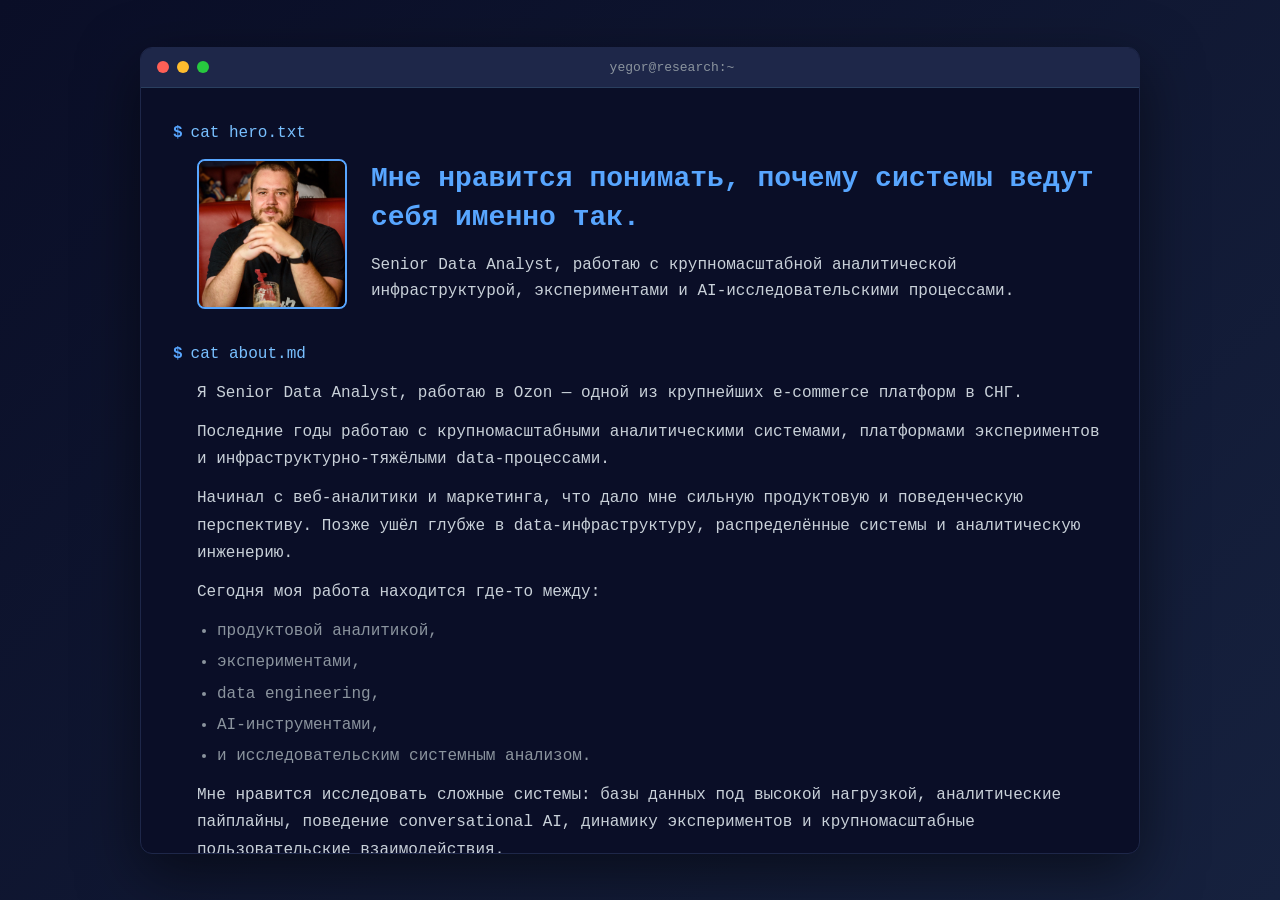
==== index.html @ 5e1e80b9 "Initial commit: portfolio website - Terminal-style design - Russian language - Profile photo - All s" ====
<!DOCTYPE html>
<html lang="ru">
<head>
    <meta charset="UTF-8">
    <meta name="viewport" content="width=device-width, initial-scale=1.0">
    <title>Егор Лукьянов | Senior Data Analyst</title>
    <link rel="stylesheet" href="style.css">
</head>
<body>
    <div class="terminal">
        <div class="terminal-header">
            <div class="buttons">
                <span class="button close"></span>
                <span class="button minimize"></span>
                <span class="button maximize"></span>
            </div>
            <div class="title">yegor@research:~</div>
        </div>
        <div class="terminal-body">
            <!-- HERO SECTION -->
            <div class="prompt-line">
                <span class="prompt">$</span>
                <span class="command">cat hero.txt</span>
            </div>
            <div class="output hero-section">
                <div class="hero-content">
                    <img src="photo-000.jpg" alt="Егор Лукьянов" class="profile-photo">
                    <div class="hero-text">
                        <h1>Мне нравится понимать, почему системы ведут себя именно так.</h1>
                        <p class="subtitle">Senior Data Analyst, работаю с крупномасштабной аналитической инфраструктурой, экспериментами и AI-исследовательскими процессами.</p>
                    </div>
                </div>
            </div>

            <!-- ABOUT ME -->
            <div class="prompt-line">
                <span class="prompt">$</span>
                <span class="command">cat about.md</span>
            </div>
            <div class="output about-section">
                <p>Я Senior Data Analyst, работаю в Ozon — одной из крупнейших e-commerce платформ в СНГ.</p>
                <p>Последние годы работаю с крупномасштабными аналитическими системами, платформами экспериментов и инфраструктурно-тяжёлыми data-процессами.</p>
                <p>Начинал с веб-аналитики и маркетинга, что дало мне сильную продуктовую и поведенческую перспективу. Позже ушёл глубже в data-инфраструктуру, распределённые системы и аналитическую инженерию.</p>
                <p>Сегодня моя работа находится где-то между:</p>
                <ul>
                    <li>продуктовой аналитикой,</li>
                    <li>экспериментами,</li>
                    <li>data engineering,</li>
                    <li>AI-инструментами,</li>
                    <li>и исследовательским системным анализом.</li>
                </ul>
                <p>Мне нравится исследовать сложные системы: базы данных под высокой нагрузкой, аналитические пайплайны, поведение conversational AI, динамику экспериментов и крупномасштабные пользовательские взаимодействия.</p>
                <p>Больше всего меня интересует не просто построение метрик или пайплайнов, а понимание <em>почему</em> системы ведут себя именно так.</p>
            </div>

            <!-- WHAT I WORK WITH -->
            <div class="prompt-line">
                <span class="prompt">$</span>
                <span class="command">ls -la tech_stack/</span>
            </div>
            <div class="output tech-section">
                <div class="tech-category">
                    <h3>Инфраструктура и Data-платформы</h3>
                    <div class="tech-tags">
                        <span class="tag">Vertica</span>
                        <span class="tag">ClickHouse</span>
                        <span class="tag">HDFS</span>
                        <span class="tag">Distributed analytical systems</span>
                        <span class="tag">High-load data environments</span>
                        <span class="tag">ETL / ELT pipelines</span>
                    </div>
                </div>

                <div class="tech-category">
                    <h3>Аналитика и эксперименты</h3>
                    <div class="tech-tags">
                        <span class="tag">Product analytics</span>
                        <span class="tag">A/B testing</span>
                        <span class="tag">Statistical analysis</span>
                        <span class="tag">OLS / Logit / Cox / Kaplan-Meier</span>
                        <span class="tag">Behavioral analysis</span>
                        <span class="tag">Metric design</span>
                    </div>
                </div>

                <div class="tech-category">
                    <h3>Инженерия и автоматизация</h3>
                    <div class="tech-tags">
                        <span class="tag">Python</span>
                        <span class="tag">SQL</span>
                        <span class="tag">Async pipelines</span>
                        <span class="tag">Workflow automation</span>
                        <span class="tag">Data processing</span>
                        <span class="tag">Performance optimization</span>
                    </div>
                </div>

                <div class="tech-category">
                    <h3>AI и исследовательские инструменты</h3>
                    <div class="tech-tags">
                        <span class="tag">LLM workflows</span>
                        <span class="tag">Conversational analysis</span>
                        <span class="tag">Prompt engineering</span>
                        <span class="tag">Response normalization</span>
                        <span class="tag">AI-assisted research pipelines</span>
                    </div>
                </div>
            </div>

            <!-- FEATURED PROJECTS -->
            <div class="prompt-line">
                <span class="prompt">$</span>
                <span class="command">cat projects/*.md</span>
            </div>
            <div class="output projects-section">
                <div class="project-item">
                    <h3>Пайплайн оценки Conversational AI</h3>
                    <p class="project-context"><strong>Контекст:</strong> Разработал крупномасштабный аналитический пайплайн для оценки ответов conversational AI.</p>
                    <p><strong>Над чем работал:</strong></p>
                    <ul>
                        <li>нормализация ответов</li>
                        <li>семантическая категоризация</li>
                        <li>асинхронная обработка</li>
                        <li>промежуточные чекпоинты</li>
                        <li>аналитическая разметка</li>
                        <li>обработка больших CSV</li>
                    </ul>
                    <p><strong>Фокус:</strong> Построение надёжных процессов для анализа неструктурированных AI-взаимодействий.</p>
                </div>

                <div class="project-item">
                    <h3>Исследование высоконагруженных аналитических систем</h3>
                    <p class="project-context"><strong>Контекст:</strong> Работал с крупномасштабной аналитической инфраструктурой внутри маркетплейса.</p>
                    <p><strong>Области фокуса:</strong></p>
                    <ul>
                        <li>стратегии партиционирования</li>
                        <li>производительность распределённых запросов</li>
                        <li>исследование memory pressure</li>
                        <li>анализ поведения кластера</li>
                        <li>оптимизация тяжёлых аналитических нагрузок</li>
                    </ul>
                    <p><strong>Технологии:</strong> Vertica, ClickHouse, HDFS, SQL, Python</p>
                </div>

                <div class="project-item">
                    <h3>Эксперименты и поведенческая аналитика</h3>
                    <p class="project-context"><strong>Фокус:</strong> Проектирование и интерпретация экспериментов в крупномасштабных продуктовых средах.</p>
                    <p><strong>Методы:</strong></p>
                    <ul>
                        <li>A/B тестирование</li>
                        <li>survival analysis</li>
                        <li>Cox модели</li>
                        <li>логистическая регрессия</li>
                        <li>поведенческая сегментация</li>
                    </ul>
                    <p><strong>Цель:</strong> Понимание поведения пользователей за пределами поверхностных метрик.</p>
                </div>
            </div>

            <!-- PHILOSOPHY -->
            <div class="prompt-line">
                <span class="prompt">$</span>
                <span class="command">cat philosophy.txt</span>
            </div>
            <div class="output philosophy-section">
                <p>Меня интересуют системы, которые сложно полностью предсказать:</p>
                <ul>
                    <li>распределённые базы данных,</li>
                    <li>аналитическая инфраструктура,</li>
                    <li>AI-системы,</li>
                    <li>поведение пользователей,</li>
                    <li>платформы экспериментов.</li>
                </ul>
                <p>Мне нравится создавать инструменты и процессы, которые помогают снизить неопределённость и объяснить поведение системы надёжным способом.</p>
                <p>Мой подход сильно инженерно-ориентирован: надёжность, наблюдаемость, воспроизводимость и глубокое понимание систем перед их оптимизацией.</p>
            </div>

            <!-- BLOG/NOTES -->
            <div class="prompt-line">
                <span class="prompt">$</span>
                <span class="command">ls -t blog/</span>
            </div>
            <div class="output blog-section">
                <p class="blog-intro">О чём со мной можно поговорить:</p>
                <ul class="blog-list">
                    <li>Чему меня научили 3 миллиарда партиций в аналитических системах</li>
                    <li>Почему оценка conversational AI сложнее, чем кажется</li>
                    <li>Отладка memory pressure в распределённой аналитике</li>
                    <li>Когда A/B тесты врут</li>
                    <li>Построение надёжных асинхронных исследовательских пайплайнов</li>
                    <li>Наблюдения из работы с высоконагруженной аналитической инфраструктурой</li>
                </ul>
            </div>

            <!-- CONTACT -->
            <div class="prompt-line">
                <span class="prompt">$</span>
                <span class="command">cat contact.json</span>
            </div>
            <div class="output contact-section">
                <a href="mailto:yegor2010yy@yahoo.com" class="contact-link">
                    <span class="icon">✉</span> yegor2010yy@yahoo.com
                </a>
                <a href="https://t.me/luckyenough" class="contact-link" target="_blank">
                    <span class="icon">✈</span> t.me/luckyenough
                </a>
                <a href="https://github.com/Luckyenough64" class="contact-link" target="_blank">
                    <span class="icon">⌘</span> github.com/Luckyenough64
                </a>
                <a href="https://www.linkedin.com/in/luckyenough/" class="contact-link" target="_blank">
                    <span class="icon">⚡</span> linkedin.com/in/luckyenough
                </a>
            </div>

            <div class="prompt-line cursor">
                <span class="prompt">$</span>
                <span class="cursor-blink">_</span>
            </div>
        </div>
    </div>
</body>
</html>
---- style.css ----
* {
    margin: 0;
    padding: 0;
    box-sizing: border-box;
}

body {
    font-family: 'Courier New', Courier, monospace;
    background: linear-gradient(135deg, #0a0e27 0%, #16213e 100%);
    min-height: 100vh;
    display: flex;
    justify-content: center;
    align-items: center;
    padding: 40px 20px;
    color: #e0e0e0;
}

.terminal {
    width: 100%;
    max-width: 1000px;
    background: #0a0e27;
    border-radius: 12px;
    box-shadow: 0 20px 60px rgba(0, 0, 0, 0.5);
    overflow: hidden;
    border: 1px solid #1e2749;
}

.terminal-header {
    background: #1e2749;
    padding: 12px 16px;
    display: flex;
    align-items: center;
    gap: 12px;
    border-bottom: 1px solid #2a3f5f;
}

.buttons {
    display: flex;
    gap: 8px;
}

.button {
    width: 12px;
    height: 12px;
    border-radius: 50%;
}

.button.close {
    background: #ff5f56;
}

.button.minimize {
    background: #ffbd2e;
}

.button.maximize {
    background: #27c93f;
}

.title {
    color: #8b949e;
    font-size: 13px;
    flex: 1;
    text-align: center;
}

.terminal-body {
    padding: 32px;
    line-height: 1.7;
    max-height: 85vh;
    overflow-y: auto;
}

.terminal-body::-webkit-scrollbar {
    width: 8px;
}

.terminal-body::-webkit-scrollbar-track {
    background: #0a0e27;
}

.terminal-body::-webkit-scrollbar-thumb {
    background: #2a3f5f;
    border-radius: 4px;
}

.terminal-body::-webkit-scrollbar-thumb:hover {
    background: #58a6ff;
}

.prompt-line {
    display: flex;
    gap: 8px;
    margin-top: 32px;
    margin-bottom: 12px;
}

.prompt-line:first-child {
    margin-top: 0;
}

.prompt {
    color: #58a6ff;
    font-weight: bold;
}

.command {
    color: #79c0ff;
}

.output {
    margin-left: 24px;
    margin-bottom: 20px;
}

.hidden {
    display: none !important;
}

/* HERO SECTION */
.hero-content {
    display: flex;
    gap: 24px;
    align-items: flex-start;
}

.profile-photo {
    width: 150px;
    height: 150px;
    border-radius: 8px;
    border: 2px solid #58a6ff;
    object-fit: cover;
    flex-shrink: 0;
}

.hero-text {
    flex: 1;
}

.hero-section h1 {
    color: #58a6ff;
    font-size: 28px;
    margin-bottom: 16px;
    font-weight: bold;
    line-height: 1.4;
}

.hero-section .subtitle {
    color: #c9d1d9;
    font-size: 16px;
    line-height: 1.6;
}

/* ABOUT SECTION */
.about-section p {
    color: #c9d1d9;
    margin-bottom: 12px;
}

.about-section ul {
    margin-left: 20px;
    margin-top: 8px;
    margin-bottom: 12px;
}

.about-section li {
    color: #8b949e;
    margin-bottom: 4px;
}

.about-section em {
    color: #58a6ff;
    font-style: italic;
}

/* TECH SECTION */
.tech-section {
    display: flex;
    flex-direction: column;
    gap: 24px;
}

.tech-category h3 {
    color: #58a6ff;
    font-size: 16px;
    margin-bottom: 12px;
    font-weight: bold;
}

.tech-tags {
    display: flex;
    flex-wrap: wrap;
    gap: 8px;
}

.tag {
    background: #161b22;
    color: #8b949e;
    padding: 6px 12px;
    border-radius: 4px;
    border: 1px solid #30363d;
    font-size: 13px;
    transition: all 0.3s ease;
}

.tag:hover {
    border-color: #58a6ff;
    color: #58a6ff;
    transform: translateY(-2px);
}

/* PROJECTS SECTION */
.projects-section {
    display: flex;
    flex-direction: column;
    gap: 24px;
}

.project-item {
    background: #161b22;
    padding: 20px;
    border-radius: 8px;
    border-left: 3px solid #58a6ff;
}

.project-item h3 {
    color: #58a6ff;
    font-size: 18px;
    margin-bottom: 12px;
    font-weight: bold;
}

.project-content p {
    color: #c9d1d9;
    margin-bottom: 10px;
}

.project-content strong {
    color: #79c0ff;
}

.project-content ul {
    margin-left: 20px;
    margin-top: 8px;
    margin-bottom: 10px;
}

.project-content li {
    color: #8b949e;
    margin-bottom: 4px;
}

.project-context {
    font-style: italic;
}

/* PHILOSOPHY SECTION */
.philosophy-section p {
    color: #c9d1d9;
    margin-bottom: 12px;
}

.philosophy-section ul {
    margin-left: 20px;
    margin-top: 8px;
    margin-bottom: 12px;
}

.philosophy-section li {
    color: #8b949e;
    margin-bottom: 4px;
}

/* BLOG SECTION */
.blog-intro {
    color: #79c0ff;
    margin-bottom: 12px;
    font-weight: bold;
}

.blog-list {
    list-style: none;
    margin-left: 0;
}

.blog-list li {
    color: #8b949e;
    padding: 8px 0;
    border-bottom: 1px solid #30363d;
    transition: all 0.3s ease;
    cursor: pointer;
}

.blog-list li:hover {
    color: #58a6ff;
    padding-left: 8px;
}

.blog-list li:last-child {
    border-bottom: none;
}

.blog-list li::before {
    content: "→ ";
    color: #58a6ff;
    margin-right: 8px;
}

/* CONTACT SECTION */
.contact-section {
    display: flex;
    flex-direction: column;
    gap: 12px;
}

.contact-link {
    color: #58a6ff;
    text-decoration: none;
    display: flex;
    align-items: center;
    gap: 12px;
    padding: 10px;
    border-radius: 6px;
    transition: all 0.3s ease;
    border: 1px solid transparent;
}

.contact-link:hover {
    background: #161b22;
    border-color: #30363d;
    transform: translateX(4px);
}

.contact-link .icon {
    font-size: 18px;
    width: 24px;
    text-align: center;
}

/* CURSOR */
.cursor {
    margin-top: 32px;
}

.cursor-blink {
    color: #58a6ff;
    animation: blink 1s infinite;
}

@keyframes blink {
    0%, 50% {
        opacity: 1;
    }
    51%, 100% {
        opacity: 0;
    }
}

/* RESPONSIVE */
@media (max-width: 768px) {
    body {
        padding: 20px 10px;
    }

    .terminal-body {
        padding: 20px;
        max-height: 80vh;
    }

    .hero-content {
        flex-direction: column;
        align-items: center;
        text-align: center;
    }

    .profile-photo {
        width: 120px;
        height: 120px;
    }

    .hero-section h1 {
        font-size: 22px;
    }

    .hero-section .subtitle {
        font-size: 14px;
    }

    .output {
        margin-left: 16px;
    }

    .tech-tags {
        gap: 6px;
    }

    .tag {
        font-size: 12px;
        padding: 5px 10px;
    }

    .project-item {
        padding: 16px;
    }

    .project-item h3 {
        font-size: 16px;
    }
}

@media (max-width: 480px) {
    .terminal-body {
        padding: 16px;
    }

    .hero-section h1 {
        font-size: 18px;
    }

    .output {
        margin-left: 12px;
    }

    .prompt-line {
        margin-top: 24px;
    }
}
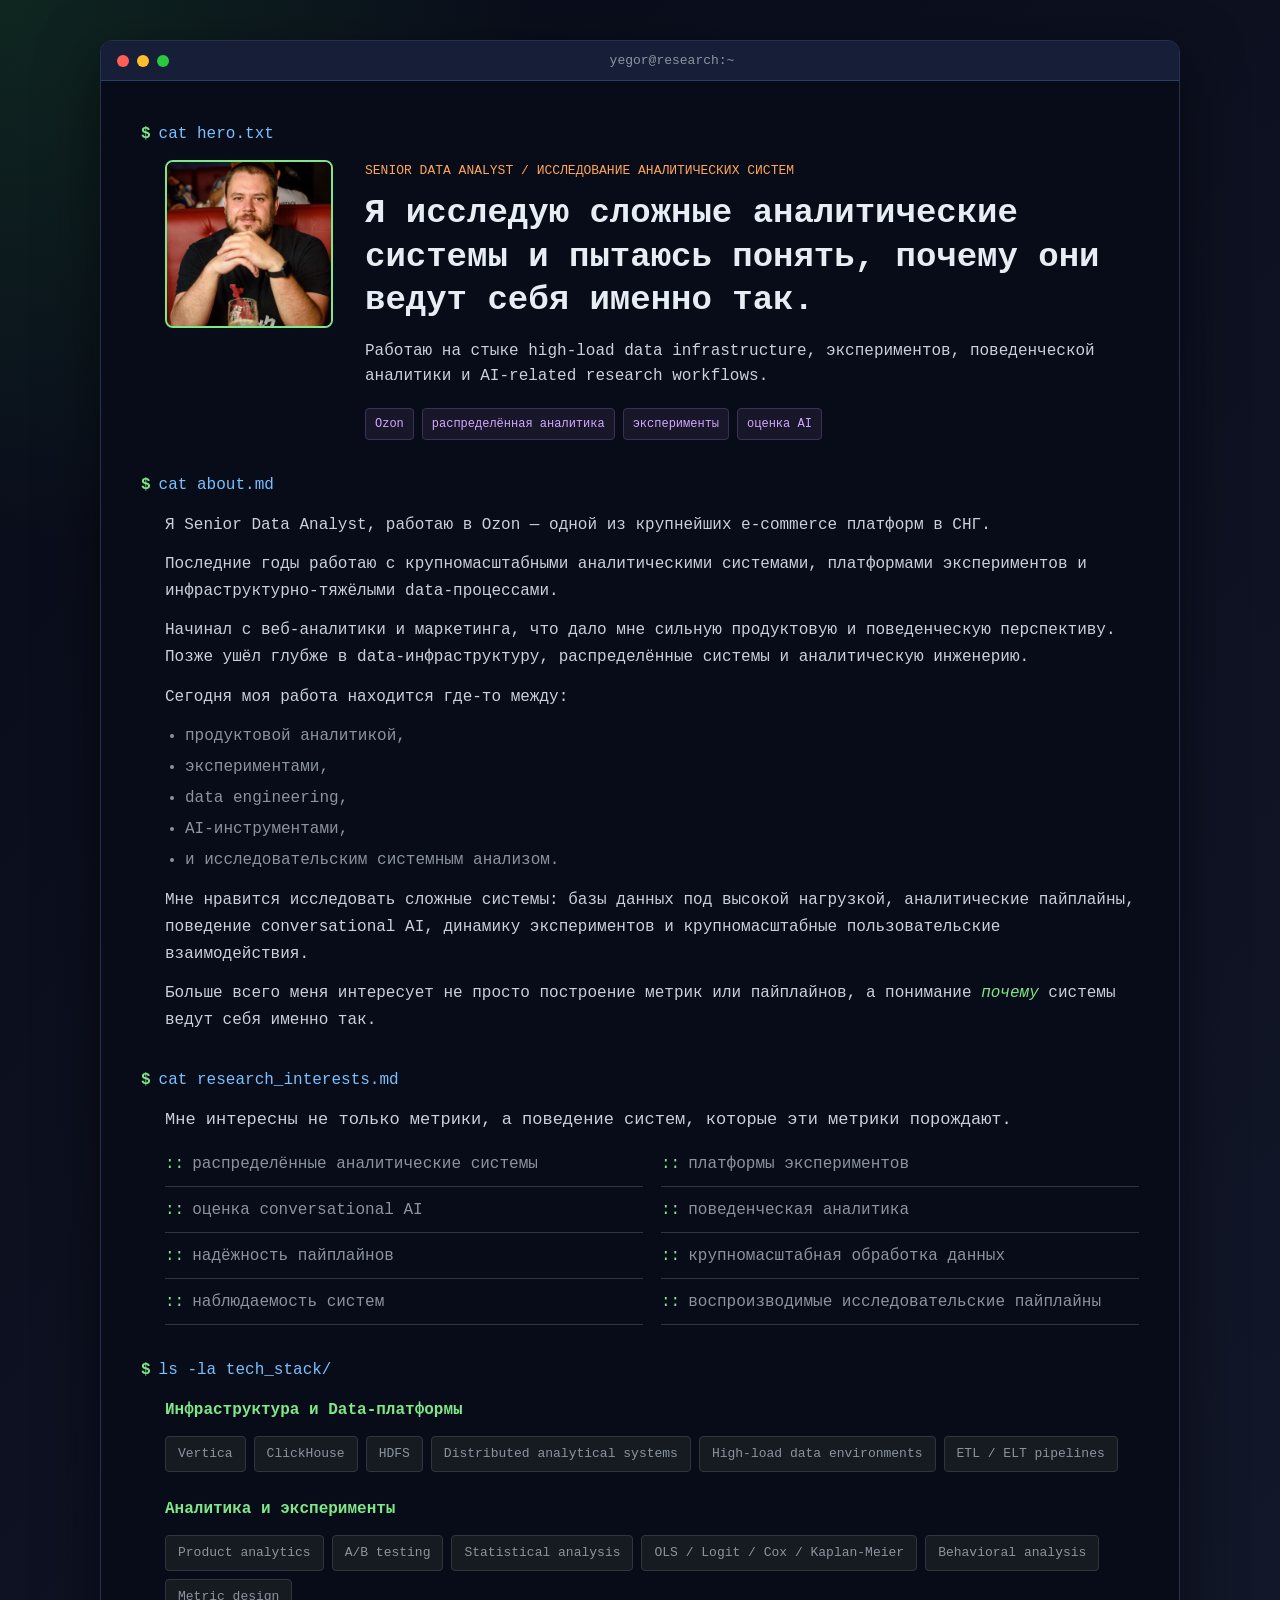
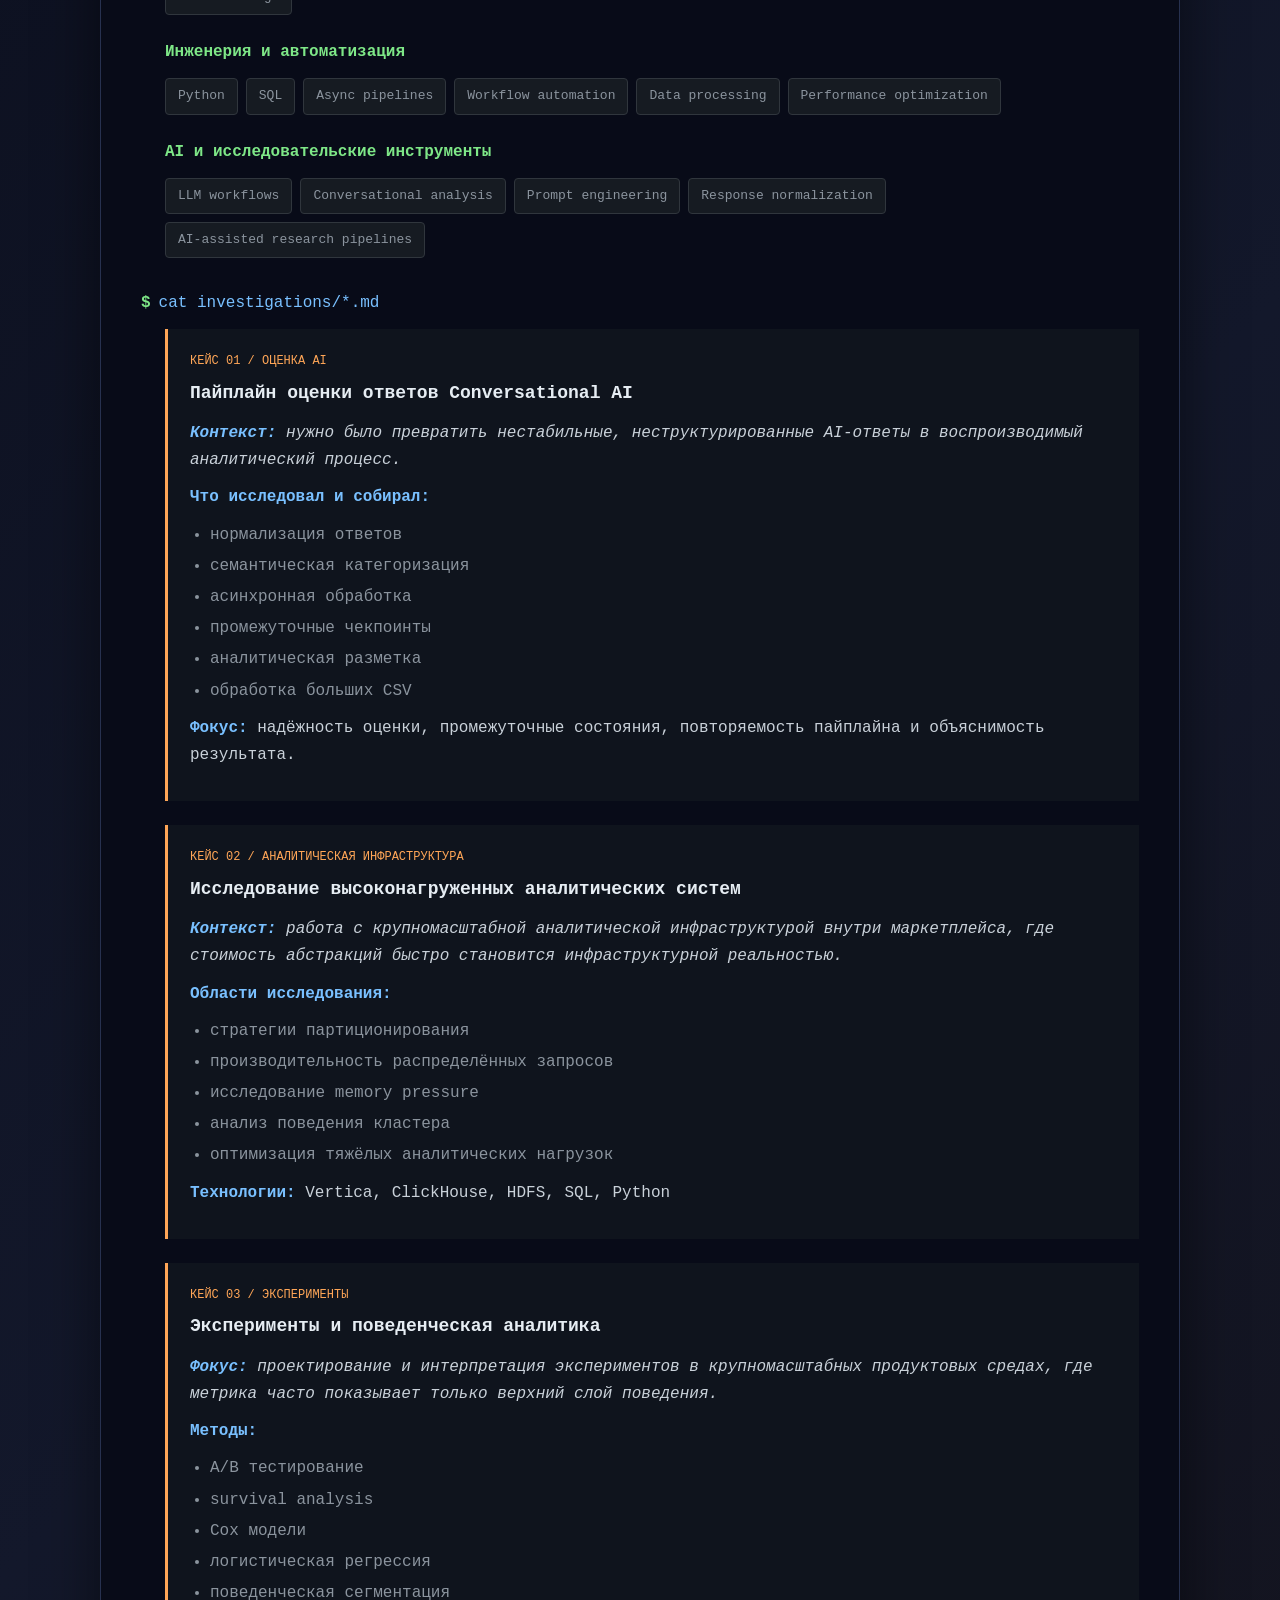
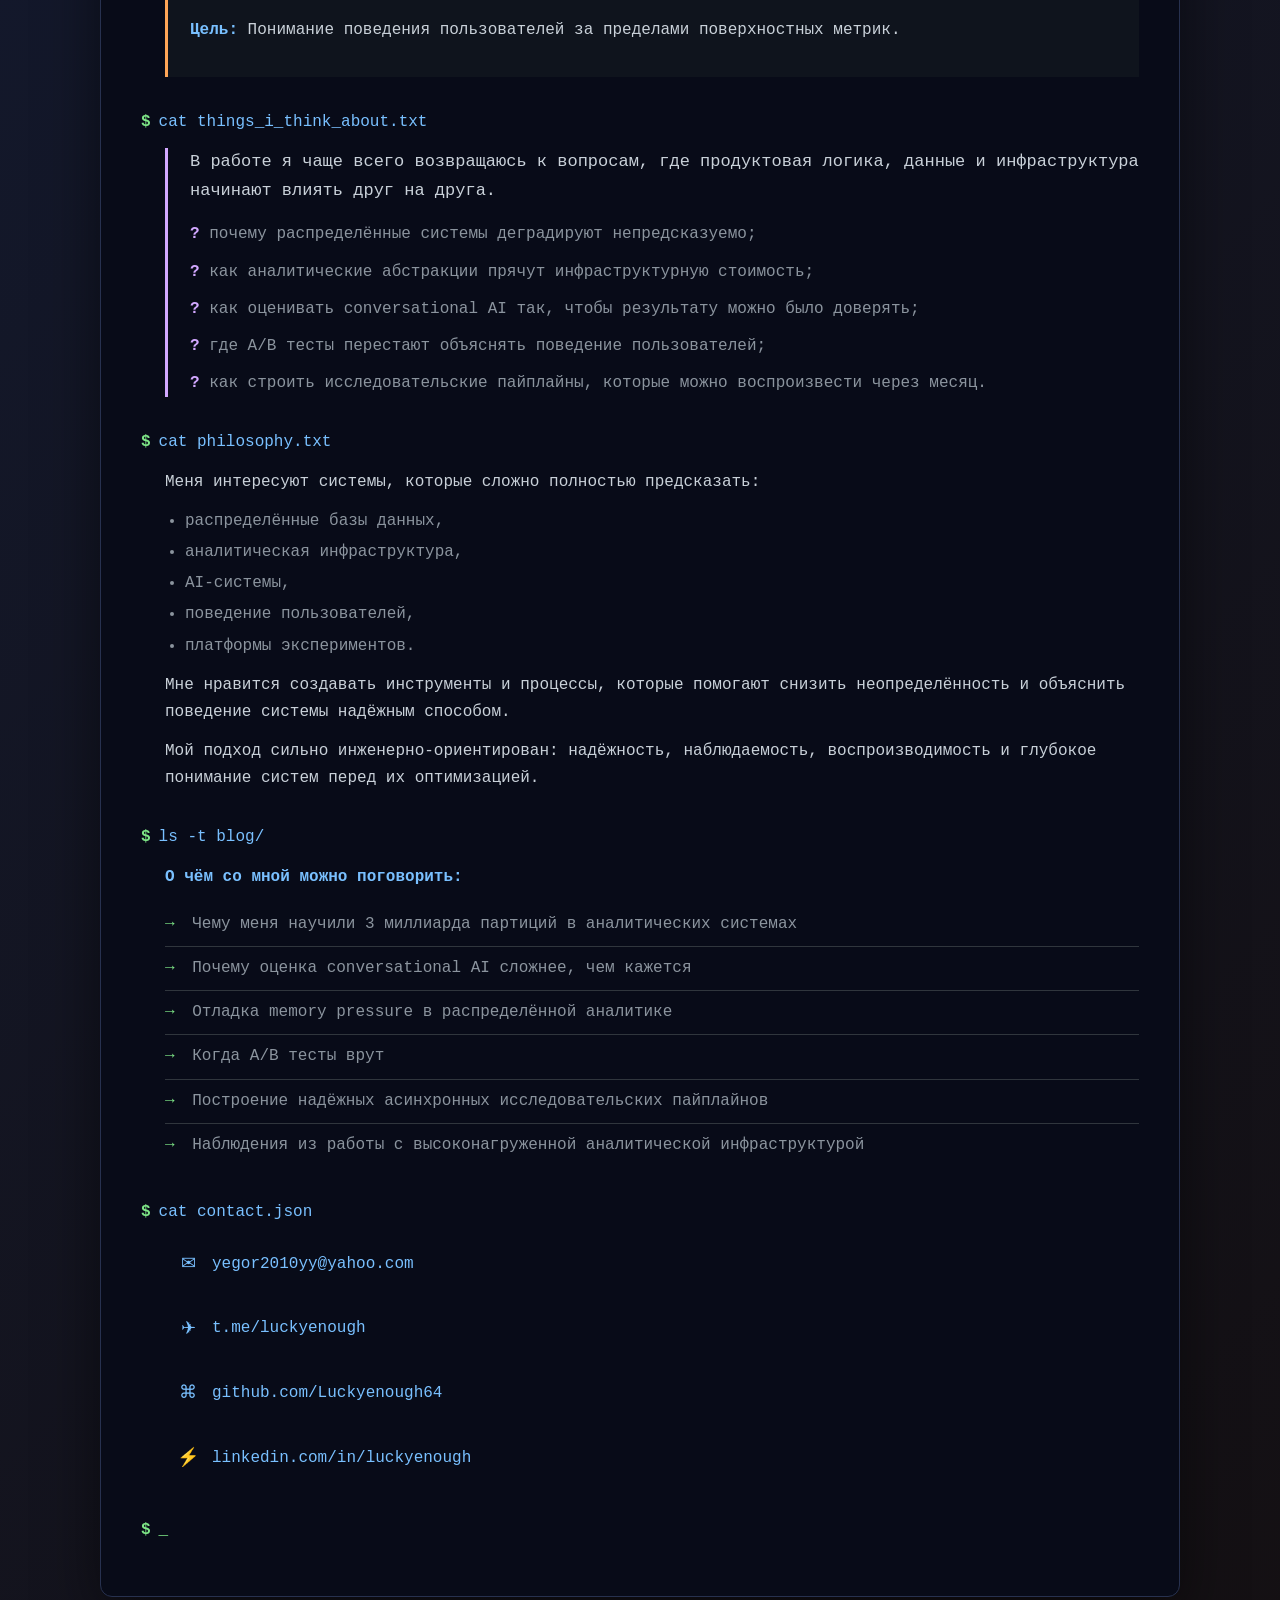
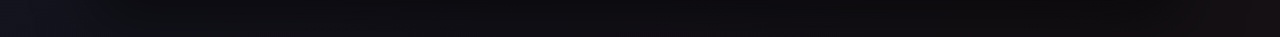
==== commit d2143f5d: "Add research blog pages and portfolio interactions" ====
--- a/index.html
+++ b/index.html
@@ -5,6 +5,7 @@
     <meta name="viewport" content="width=device-width, initial-scale=1.0">
     <title>Егор Лукьянов | Senior Data Analyst</title>
     <link rel="stylesheet" href="style.css">
+    <script src="site.js" defer></script>
 </head>
 <body>
     <div class="terminal">
@@ -26,8 +27,15 @@
                 <div class="hero-content">
                     <img src="photo-000.jpg" alt="Егор Лукьянов" class="profile-photo">
                     <div class="hero-text">
-                        <h1>Мне нравится понимать, почему системы ведут себя именно так.</h1>
-                        <p class="subtitle">Senior Data Analyst, работаю с крупномасштабной аналитической инфраструктурой, экспериментами и AI-исследовательскими процессами.</p>
+                        <p class="eyebrow">Senior Data Analyst / исследование аналитических систем</p>
+                        <h1>Я исследую сложные аналитические системы и пытаюсь понять, почему они ведут себя именно так.</h1>
+                        <p class="subtitle">Работаю на стыке high-load data infrastructure, экспериментов, поведенческой аналитики и AI-related research workflows.</p>
+                        <div class="hero-facts" aria-label="Ключевые направления">
+                            <span>Ozon</span>
+                            <span>распределённая аналитика</span>
+                            <span>эксперименты</span>
+                            <span>оценка AI</span>
+                        </div>
                     </div>
                 </div>
             </div>
@@ -53,6 +61,25 @@
                 <p>Больше всего меня интересует не просто построение метрик или пайплайнов, а понимание <em>почему</em> системы ведут себя именно так.</p>
             </div>
 
+            <!-- RESEARCH INTERESTS -->
+            <div class="prompt-line">
+                <span class="prompt">$</span>
+                <span class="command">cat research_interests.md</span>
+            </div>
+            <div class="output research-section">
+                <p class="section-lead">Мне интересны не только метрики, а поведение систем, которые эти метрики порождают.</p>
+                <div class="research-list">
+                    <span>распределённые аналитические системы</span>
+                    <span>платформы экспериментов</span>
+                    <span>оценка conversational AI</span>
+                    <span>поведенческая аналитика</span>
+                    <span>надёжность пайплайнов</span>
+                    <span>крупномасштабная обработка данных</span>
+                    <span>наблюдаемость систем</span>
+                    <span>воспроизводимые исследовательские пайплайны</span>
+                </div>
+            </div>
+
             <!-- WHAT I WORK WITH -->
             <div class="prompt-line">
                 <span class="prompt">$</span>
@@ -110,13 +137,14 @@
             <!-- FEATURED PROJECTS -->
             <div class="prompt-line">
                 <span class="prompt">$</span>
-                <span class="command">cat projects/*.md</span>
+                <span class="command">cat investigations/*.md</span>
             </div>
             <div class="output projects-section">
                 <div class="project-item">
-                    <h3>Пайплайн оценки Conversational AI</h3>
-                    <p class="project-context"><strong>Контекст:</strong> Разработал крупномасштабный аналитический пайплайн для оценки ответов conversational AI.</p>
-                    <p><strong>Над чем работал:</strong></p>
+                    <p class="case-meta">кейс 01 / оценка AI</p>
+                    <h3>Пайплайн оценки ответов Conversational AI</h3>
+                    <p class="project-context"><strong>Контекст:</strong> нужно было превратить нестабильные, неструктурированные AI-ответы в воспроизводимый аналитический процесс.</p>
+                    <p><strong>Что исследовал и собирал:</strong></p>
                     <ul>
                         <li>нормализация ответов</li>
                         <li>семантическая категоризация</li>
@@ -125,13 +153,14 @@
                         <li>аналитическая разметка</li>
                         <li>обработка больших CSV</li>
                     </ul>
-                    <p><strong>Фокус:</strong> Построение надёжных процессов для анализа неструктурированных AI-взаимодействий.</p>
+                    <p><strong>Фокус:</strong> надёжность оценки, промежуточные состояния, повторяемость пайплайна и объяснимость результата.</p>
                 </div>
 
                 <div class="project-item">
+                    <p class="case-meta">кейс 02 / аналитическая инфраструктура</p>
                     <h3>Исследование высоконагруженных аналитических систем</h3>
-                    <p class="project-context"><strong>Контекст:</strong> Работал с крупномасштабной аналитической инфраструктурой внутри маркетплейса.</p>
-                    <p><strong>Области фокуса:</strong></p>
+                    <p class="project-context"><strong>Контекст:</strong> работа с крупномасштабной аналитической инфраструктурой внутри маркетплейса, где стоимость абстракций быстро становится инфраструктурной реальностью.</p>
+                    <p><strong>Области исследования:</strong></p>
                     <ul>
                         <li>стратегии партиционирования</li>
                         <li>производительность распределённых запросов</li>
@@ -143,8 +172,9 @@
                 </div>
 
                 <div class="project-item">
+                    <p class="case-meta">кейс 03 / эксперименты</p>
                     <h3>Эксперименты и поведенческая аналитика</h3>
-                    <p class="project-context"><strong>Фокус:</strong> Проектирование и интерпретация экспериментов в крупномасштабных продуктовых средах.</p>
+                    <p class="project-context"><strong>Фокус:</strong> проектирование и интерпретация экспериментов в крупномасштабных продуктовых средах, где метрика часто показывает только верхний слой поведения.</p>
                     <p><strong>Методы:</strong></p>
                     <ul>
                         <li>A/B тестирование</li>
@@ -157,6 +187,22 @@
                 </div>
             </div>
 
+            <!-- WHAT I THINK ABOUT -->
+            <div class="prompt-line">
+                <span class="prompt">$</span>
+                <span class="command">cat things_i_think_about.txt</span>
+            </div>
+            <div class="output thinking-section">
+                <p class="section-lead">В работе я чаще всего возвращаюсь к вопросам, где продуктовая логика, данные и инфраструктура начинают влиять друг на друга.</p>
+                <ul class="thought-list">
+                    <li>почему распределённые системы деградируют непредсказуемо;</li>
+                    <li>как аналитические абстракции прячут инфраструктурную стоимость;</li>
+                    <li>как оценивать conversational AI так, чтобы результату можно было доверять;</li>
+                    <li>где A/B тесты перестают объяснять поведение пользователей;</li>
+                    <li>как строить исследовательские пайплайны, которые можно воспроизвести через месяц.</li>
+                </ul>
+            </div>
+
             <!-- PHILOSOPHY -->
             <div class="prompt-line">
                 <span class="prompt">$</span>
@@ -183,12 +229,12 @@
             <div class="output blog-section">
                 <p class="blog-intro">О чём со мной можно поговорить:</p>
                 <ul class="blog-list">
-                    <li>Чему меня научили 3 миллиарда партиций в аналитических системах</li>
-                    <li>Почему оценка conversational AI сложнее, чем кажется</li>
-                    <li>Отладка memory pressure в распределённой аналитике</li>
-                    <li>Когда A/B тесты врут</li>
-                    <li>Построение надёжных асинхронных исследовательских пайплайнов</li>
-                    <li>Наблюдения из работы с высоконагруженной аналитической инфраструктурой</li>
+                    <li><a href="blog/3-billion-partitions.html">Чему меня научили 3 миллиарда партиций в аналитических системах</a></li>
+                    <li><a href="blog/conversational-ai-evaluation.html">Почему оценка conversational AI сложнее, чем кажется</a></li>
+                    <li><a href="blog/memory-pressure.html">Отладка memory pressure в распределённой аналитике</a></li>
+                    <li><a href="blog/ab-tests-lie.html">Когда A/B тесты врут</a></li>
+                    <li><a href="blog/research-pipelines.html">Построение надёжных асинхронных исследовательских пайплайнов</a></li>
+                    <li><a href="blog/analytical-infrastructure-notes.html">Наблюдения из работы с высоконагруженной аналитической инфраструктурой</a></li>
                 </ul>
             </div>
 
@@ -197,7 +243,7 @@
                 <span class="prompt">$</span>
                 <span class="command">cat contact.json</span>
             </div>
-            <div class="output contact-section">
+            <div class="output contact-section" id="contacts">
                 <a href="mailto:yegor2010yy@yahoo.com" class="contact-link">
                     <span class="icon">✉</span> yegor2010yy@yahoo.com
                 </a>
--- a/style.css
+++ b/style.css
@@ -6,27 +6,52 @@
 
 body {
     font-family: 'Courier New', Courier, monospace;
-    background: linear-gradient(135deg, #0a0e27 0%, #16213e 100%);
+    background:
+        radial-gradient(circle at top left, rgba(46, 160, 67, 0.18), transparent 34rem),
+        linear-gradient(135deg, #080b18 0%, #13182b 52%, #141013 100%);
     min-height: 100vh;
     display: flex;
     justify-content: center;
-    align-items: center;
+    align-items: flex-start;
     padding: 40px 20px;
     color: #e0e0e0;
 }
 
+html {
+    scrollbar-color: #2a3f5f #080b18;
+    scrollbar-width: thin;
+}
+
+body::-webkit-scrollbar {
+    width: 10px;
+}
+
+body::-webkit-scrollbar-track {
+    background: #080b18;
+}
+
+body::-webkit-scrollbar-thumb {
+    background: #2a3f5f;
+    border: 2px solid #080b18;
+    border-radius: 999px;
+}
+
+body::-webkit-scrollbar-thumb:hover {
+    background: #7ee787;
+}
+
 .terminal {
     width: 100%;
-    max-width: 1000px;
-    background: #0a0e27;
+    max-width: 1080px;
+    background: #080b18;
     border-radius: 12px;
     box-shadow: 0 20px 60px rgba(0, 0, 0, 0.5);
     overflow: hidden;
-    border: 1px solid #1e2749;
+    border: 1px solid #27314f;
 }
 
 .terminal-header {
-    background: #1e2749;
+    background: #171f38;
     padding: 12px 16px;
     display: flex;
     align-items: center;
@@ -43,6 +68,15 @@
     width: 12px;
     height: 12px;
     border-radius: 50%;
+    cursor: pointer;
+    transition: box-shadow 0.2s ease, transform 0.2s ease;
+}
+
+.button:hover,
+.button:focus-visible {
+    box-shadow: 0 0 0 4px rgba(255, 255, 255, 0.08);
+    outline: none;
+    transform: scale(1.12);
 }
 
 .button.close {
@@ -65,27 +99,9 @@
 }
 
 .terminal-body {
-    padding: 32px;
+    padding: 40px;
     line-height: 1.7;
-    max-height: 85vh;
-    overflow-y: auto;
-}
-
-.terminal-body::-webkit-scrollbar {
-    width: 8px;
-}
-
-.terminal-body::-webkit-scrollbar-track {
-    background: #0a0e27;
-}
-
-.terminal-body::-webkit-scrollbar-thumb {
-    background: #2a3f5f;
-    border-radius: 4px;
-}
-
-.terminal-body::-webkit-scrollbar-thumb:hover {
-    background: #58a6ff;
+    overflow: visible;
 }
 
 .prompt-line {
@@ -100,7 +116,7 @@
 }
 
 .prompt {
-    color: #58a6ff;
+    color: #7ee787;
     font-weight: bold;
 }
 
@@ -110,7 +126,7 @@
 
 .output {
     margin-left: 24px;
-    margin-bottom: 20px;
+    margin-bottom: 28px;
 }
 
 .hidden {
@@ -120,15 +136,15 @@
 /* HERO SECTION */
 .hero-content {
     display: flex;
-    gap: 24px;
+    gap: 32px;
     align-items: flex-start;
 }
 
 .profile-photo {
-    width: 150px;
-    height: 150px;
+    width: 168px;
+    height: 168px;
     border-radius: 8px;
-    border: 2px solid #58a6ff;
+    border: 2px solid #7ee787;
     object-fit: cover;
     flex-shrink: 0;
 }
@@ -137,12 +153,19 @@
     flex: 1;
 }
 
+.eyebrow {
+    color: #ffa657;
+    font-size: 13px;
+    margin-bottom: 10px;
+    text-transform: uppercase;
+}
+
 .hero-section h1 {
-    color: #58a6ff;
-    font-size: 28px;
+    color: #e6edf3;
+    font-size: 34px;
     margin-bottom: 16px;
     font-weight: bold;
-    line-height: 1.4;
+    line-height: 1.28;
 }
 
 .hero-section .subtitle {
@@ -151,6 +174,22 @@
     line-height: 1.6;
 }
 
+.hero-facts {
+    display: flex;
+    flex-wrap: wrap;
+    gap: 8px;
+    margin-top: 18px;
+}
+
+.hero-facts span {
+    color: #d2a8ff;
+    border: 1px solid #3b3156;
+    background: rgba(210, 168, 255, 0.08);
+    border-radius: 4px;
+    padding: 5px 9px;
+    font-size: 12px;
+}
+
 /* ABOUT SECTION */
 .about-section p {
     color: #c9d1d9;
@@ -169,8 +208,33 @@
 }
 
 .about-section em {
-    color: #58a6ff;
+    color: #7ee787;
     font-style: italic;
+}
+
+/* RESEARCH SECTION */
+.section-lead {
+    color: #c9d1d9;
+    font-size: 17px;
+    margin-bottom: 16px;
+}
+
+.research-list {
+    display: grid;
+    grid-template-columns: repeat(2, minmax(0, 1fr));
+    gap: 10px 18px;
+}
+
+.research-list span {
+    color: #8b949e;
+    border-bottom: 1px solid #30363d;
+    padding-bottom: 8px;
+}
+
+.research-list span::before {
+    content: "::";
+    color: #7ee787;
+    margin-right: 8px;
 }
 
 /* TECH SECTION */
@@ -181,7 +245,7 @@
 }
 
 .tech-category h3 {
-    color: #58a6ff;
+    color: #7ee787;
     font-size: 16px;
     margin-bottom: 12px;
     font-weight: bold;
@@ -204,8 +268,8 @@
 }
 
 .tag:hover {
-    border-color: #58a6ff;
-    color: #58a6ff;
+    border-color: #7ee787;
+    color: #7ee787;
     transform: translateY(-2px);
 }
 
@@ -217,41 +281,70 @@
 }
 
 .project-item {
-    background: #161b22;
-    padding: 20px;
-    border-radius: 8px;
-    border-left: 3px solid #58a6ff;
+    background: rgba(22, 27, 34, 0.58);
+    padding: 22px 0 22px 22px;
+    border-radius: 0;
+    border-left: 3px solid #ffa657;
 }
 
 .project-item h3 {
-    color: #58a6ff;
+    color: #e6edf3;
     font-size: 18px;
     margin-bottom: 12px;
     font-weight: bold;
 }
 
-.project-content p {
+.project-item .case-meta {
+    color: #ffa657;
+    font-size: 12px;
+    margin-bottom: 6px;
+    text-transform: uppercase;
+}
+
+.project-item p {
     color: #c9d1d9;
     margin-bottom: 10px;
 }
 
-.project-content strong {
+.project-item strong {
     color: #79c0ff;
 }
 
-.project-content ul {
+.project-item ul {
     margin-left: 20px;
     margin-top: 8px;
     margin-bottom: 10px;
 }
 
-.project-content li {
+.project-item li {
     color: #8b949e;
     margin-bottom: 4px;
 }
 
 .project-context {
     font-style: italic;
+}
+
+/* THINKING SECTION */
+.thinking-section {
+    border-left: 3px solid #d2a8ff;
+    padding-left: 22px;
+}
+
+.thought-list {
+    list-style: none;
+    margin-left: 0;
+}
+
+.thought-list li {
+    color: #8b949e;
+    margin-bottom: 10px;
+}
+
+.thought-list li::before {
+    content: "? ";
+    color: #d2a8ff;
+    font-weight: bold;
 }
 
 /* PHILOSOPHY SECTION */
@@ -291,8 +384,17 @@
     cursor: pointer;
 }
 
+.blog-list a {
+    color: inherit;
+    text-decoration: none;
+}
+
+.blog-list a:hover {
+    color: #7ee787;
+}
+
 .blog-list li:hover {
-    color: #58a6ff;
+    color: #7ee787;
     padding-left: 8px;
 }
 
@@ -302,7 +404,7 @@
 
 .blog-list li::before {
     content: "→ ";
-    color: #58a6ff;
+    color: #7ee787;
     margin-right: 8px;
 }
 
@@ -314,7 +416,7 @@
 }
 
 .contact-link {
-    color: #58a6ff;
+    color: #79c0ff;
     text-decoration: none;
     display: flex;
     align-items: center;
@@ -343,8 +445,317 @@
 }
 
 .cursor-blink {
-    color: #58a6ff;
+    color: #7ee787;
     animation: blink 1s infinite;
+}
+
+/* ARTICLE PAGES */
+.article-terminal {
+    max-width: 1120px;
+}
+
+.article-body {
+    max-height: none;
+    overflow-y: visible;
+}
+
+.article {
+    max-width: 820px;
+}
+
+.back-link {
+    color: #79c0ff;
+    display: inline-block;
+    font-size: 13px;
+    margin-bottom: 28px;
+    text-decoration: none;
+}
+
+.back-link:hover {
+    color: #7ee787;
+}
+
+.article-hero {
+    border-bottom: 1px solid #30363d;
+    margin-bottom: 38px;
+    padding-bottom: 30px;
+}
+
+.article-kicker {
+    color: #ffa657;
+    font-size: 13px;
+    margin-bottom: 12px;
+    text-transform: uppercase;
+}
+
+.article h1 {
+    color: #e6edf3;
+    font-size: 40px;
+    line-height: 1.2;
+    margin-bottom: 16px;
+}
+
+.article-subtitle {
+    color: #c9d1d9;
+    font-size: 18px;
+    line-height: 1.65;
+}
+
+.article-stats {
+    display: grid;
+    grid-template-columns: repeat(3, minmax(0, 1fr));
+    gap: 10px;
+    margin-top: 24px;
+}
+
+.article-stats span {
+    background: rgba(22, 27, 34, 0.72);
+    border: 1px solid #30363d;
+    border-radius: 6px;
+    color: #8b949e;
+    padding: 12px;
+}
+
+.article-stats strong {
+    color: #7ee787;
+    display: block;
+    font-size: 20px;
+}
+
+.article-section {
+    margin-bottom: 42px;
+}
+
+.article h2 {
+    color: #7ee787;
+    font-size: 22px;
+    line-height: 1.35;
+    margin-bottom: 16px;
+}
+
+.article h3 {
+    color: #e6edf3;
+    font-size: 16px;
+    line-height: 1.45;
+    margin-bottom: 8px;
+}
+
+.article p {
+    color: #c9d1d9;
+    margin-bottom: 14px;
+}
+
+.compact-list {
+    margin: 14px 0 18px 22px;
+}
+
+.compact-list li {
+    color: #8b949e;
+    margin-bottom: 6px;
+}
+
+.article blockquote {
+    border-left: 3px solid #d2a8ff;
+    color: #e6edf3;
+    font-size: 20px;
+    line-height: 1.55;
+    margin: 22px 0;
+    padding: 6px 0 6px 20px;
+}
+
+.article pre {
+    background: #0d1117;
+    border: 1px solid #30363d;
+    border-left: 3px solid #7ee787;
+    border-radius: 6px;
+    color: #e6edf3;
+    margin: 18px 0;
+    overflow-x: auto;
+    padding: 16px;
+}
+
+.article code {
+    color: #ffa657;
+    font-family: 'Courier New', Courier, monospace;
+    font-size: 15px;
+}
+
+.article-note {
+    background: rgba(210, 168, 255, 0.08);
+    border: 1px solid #3b3156;
+    border-radius: 6px;
+    margin: 22px 0;
+    padding: 18px;
+}
+
+.article-note p:last-child {
+    margin-bottom: 0;
+}
+
+.lesson-list {
+    display: grid;
+    grid-template-columns: repeat(2, minmax(0, 1fr));
+    gap: 16px;
+}
+
+.lesson-list div {
+    background: rgba(22, 27, 34, 0.72);
+    border-left: 3px solid #ffa657;
+    padding: 16px;
+}
+
+.lesson-list span {
+    color: #ffa657;
+    display: block;
+    font-size: 12px;
+    margin-bottom: 8px;
+}
+
+.lesson-list p {
+    color: #8b949e;
+    margin-bottom: 0;
+}
+
+.article-conclusion {
+    border-top: 1px solid #30363d;
+    padding-top: 32px;
+}
+
+.article-nav {
+    align-items: center;
+    border-top: 1px solid #30363d;
+    display: flex;
+    gap: 16px;
+    justify-content: space-between;
+    margin-top: 48px;
+    padding-top: 26px;
+}
+
+.article-nav .back-link {
+    margin-bottom: 0;
+}
+
+.next-link {
+    color: #7ee787;
+    font-size: 13px;
+    text-align: right;
+    text-decoration: none;
+}
+
+.next-link:hover {
+    color: #ffa657;
+}
+
+/* TRAFFIC LIGHT MODAL */
+.traffic-overlay {
+    align-items: center;
+    background: rgba(8, 11, 24, 0.72);
+    display: none;
+    inset: 0;
+    justify-content: center;
+    padding: 24px;
+    position: fixed;
+    z-index: 20;
+}
+
+.traffic-overlay.is-open {
+    display: flex;
+}
+
+.traffic-modal {
+    background: #080b18;
+    border: 1px solid #30363d;
+    border-radius: 8px;
+    box-shadow: 0 24px 80px rgba(0, 0, 0, 0.58);
+    max-width: 620px;
+    overflow: hidden;
+    width: 100%;
+}
+
+.traffic-modal-header {
+    align-items: center;
+    background: #171f38;
+    border-bottom: 1px solid #2a3f5f;
+    display: flex;
+    gap: 10px;
+    padding: 12px 16px;
+}
+
+.traffic-dot {
+    border-radius: 50%;
+    height: 10px;
+    width: 10px;
+}
+
+.traffic-dot.close {
+    background: #ff5f56;
+}
+
+.traffic-dot.minimize {
+    background: #ffbd2e;
+}
+
+.traffic-dot.maximize {
+    background: #27c93f;
+}
+
+.traffic-modal-title {
+    color: #8b949e;
+    font-size: 13px;
+}
+
+.traffic-modal-body {
+    padding: 24px;
+}
+
+.traffic-modal-body h2 {
+    color: #e6edf3;
+    font-size: 22px;
+    line-height: 1.35;
+    margin-bottom: 14px;
+}
+
+.traffic-modal-body p {
+    color: #c9d1d9;
+    margin-bottom: 14px;
+}
+
+.traffic-modal-body ul {
+    margin: 12px 0 18px 22px;
+}
+
+.traffic-modal-body li {
+    color: #8b949e;
+    margin-bottom: 6px;
+}
+
+.traffic-modal-actions {
+    display: flex;
+    flex-wrap: wrap;
+    gap: 10px;
+    margin-top: 20px;
+}
+
+.traffic-action {
+    background: #161b22;
+    border: 1px solid #30363d;
+    border-radius: 6px;
+    color: #79c0ff;
+    cursor: pointer;
+    font-family: inherit;
+    font-size: 13px;
+    padding: 9px 12px;
+}
+
+.traffic-action.primary {
+    border-color: #7ee787;
+    color: #7ee787;
+}
+
+.traffic-action:hover,
+.traffic-action:focus-visible {
+    background: #1f2734;
+    outline: none;
 }
 
 @keyframes blink {
@@ -364,7 +775,6 @@
 
     .terminal-body {
         padding: 20px;
-        max-height: 80vh;
     }
 
     .hero-content {
@@ -386,8 +796,16 @@
         font-size: 14px;
     }
 
+    .hero-facts {
+        justify-content: center;
+    }
+
     .output {
         margin-left: 16px;
+    }
+
+    .research-list {
+        grid-template-columns: 1fr;
     }
 
     .tech-tags {
@@ -406,6 +824,36 @@
     .project-item h3 {
         font-size: 16px;
     }
+
+    .article {
+        max-width: 100%;
+    }
+
+    .article h1 {
+        font-size: 30px;
+    }
+
+    .article-subtitle {
+        font-size: 16px;
+    }
+
+    .article-stats,
+    .lesson-list {
+        grid-template-columns: 1fr;
+    }
+
+    .article-nav {
+        align-items: flex-start;
+        flex-direction: column;
+    }
+
+    .next-link {
+        text-align: left;
+    }
+
+    .traffic-modal-body {
+        padding: 20px;
+    }
 }
 
 @media (max-width: 480px) {
@@ -414,7 +862,7 @@
     }
 
     .hero-section h1 {
-        font-size: 18px;
+        font-size: 20px;
     }
 
     .output {
@@ -424,4 +872,12 @@
     .prompt-line {
         margin-top: 24px;
     }
-}
+
+    .article h1 {
+        font-size: 25px;
+    }
+
+    .article blockquote {
+        font-size: 17px;
+    }
+}
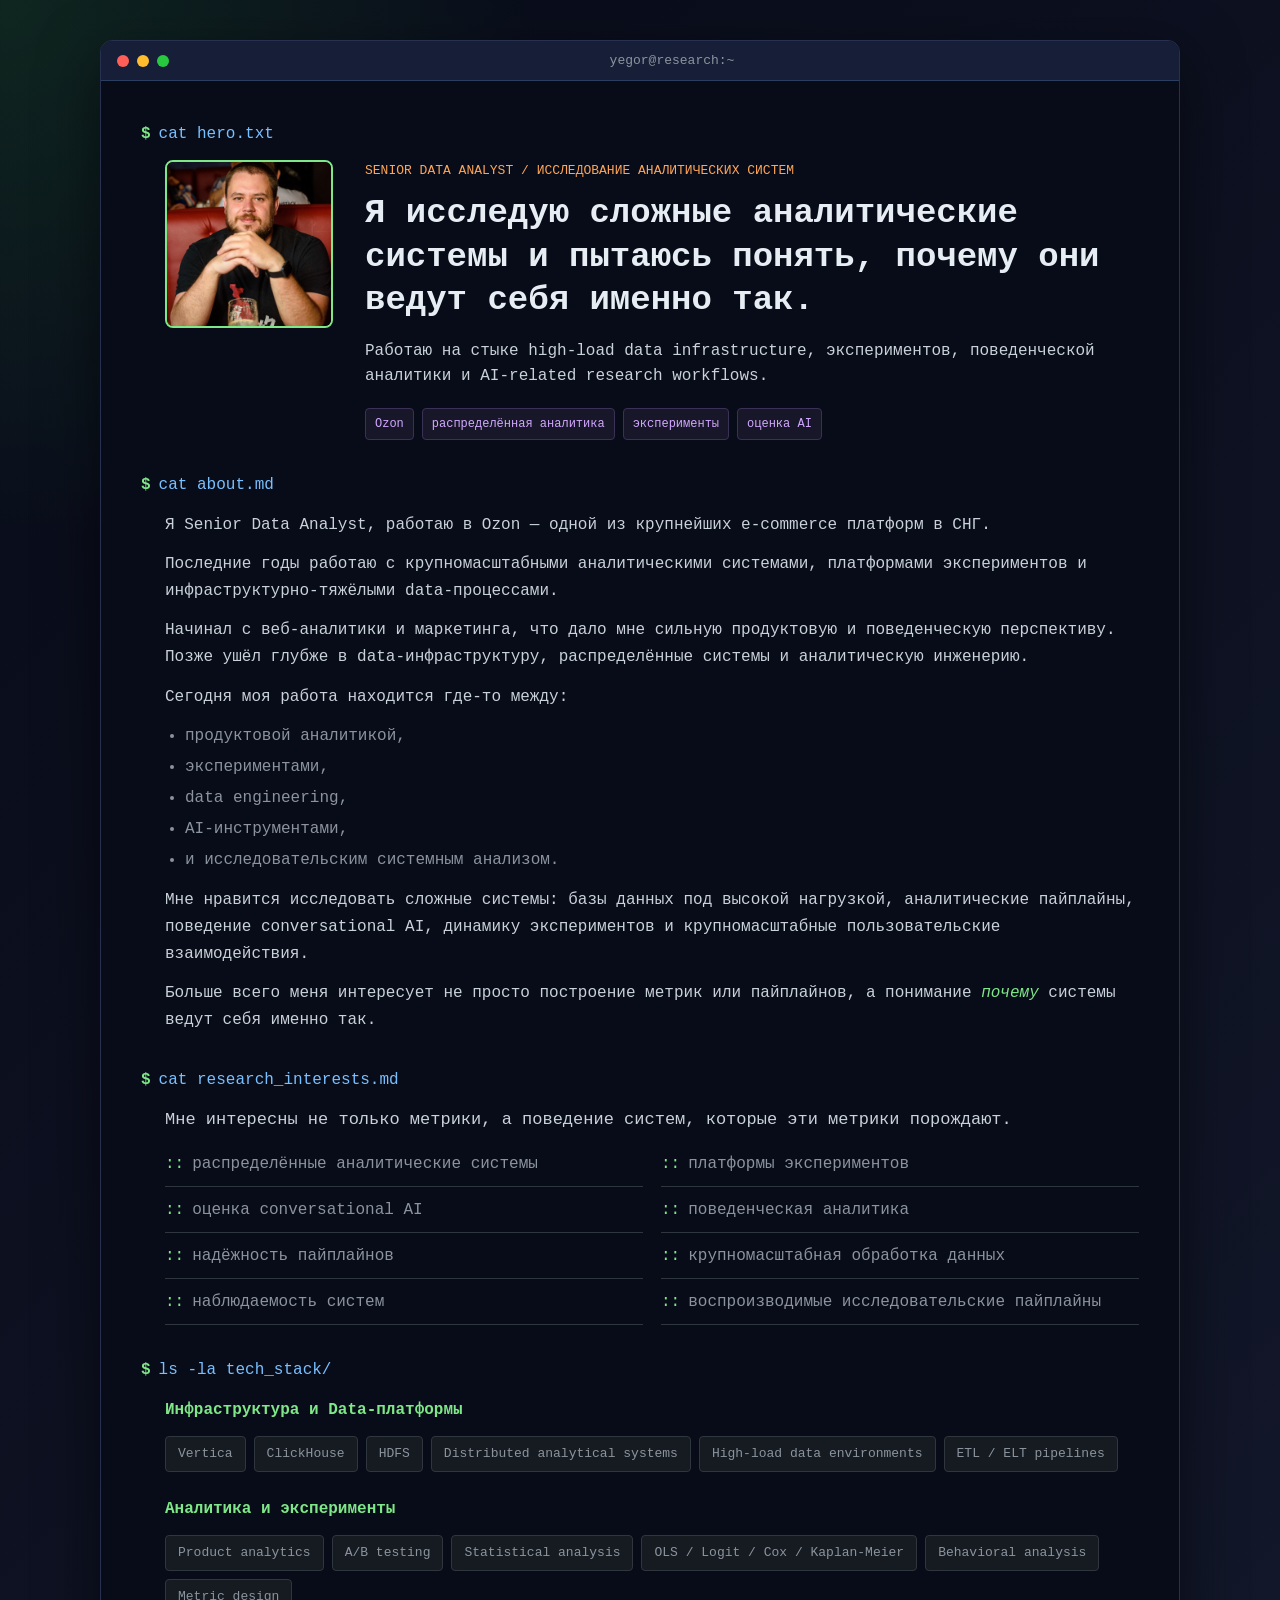
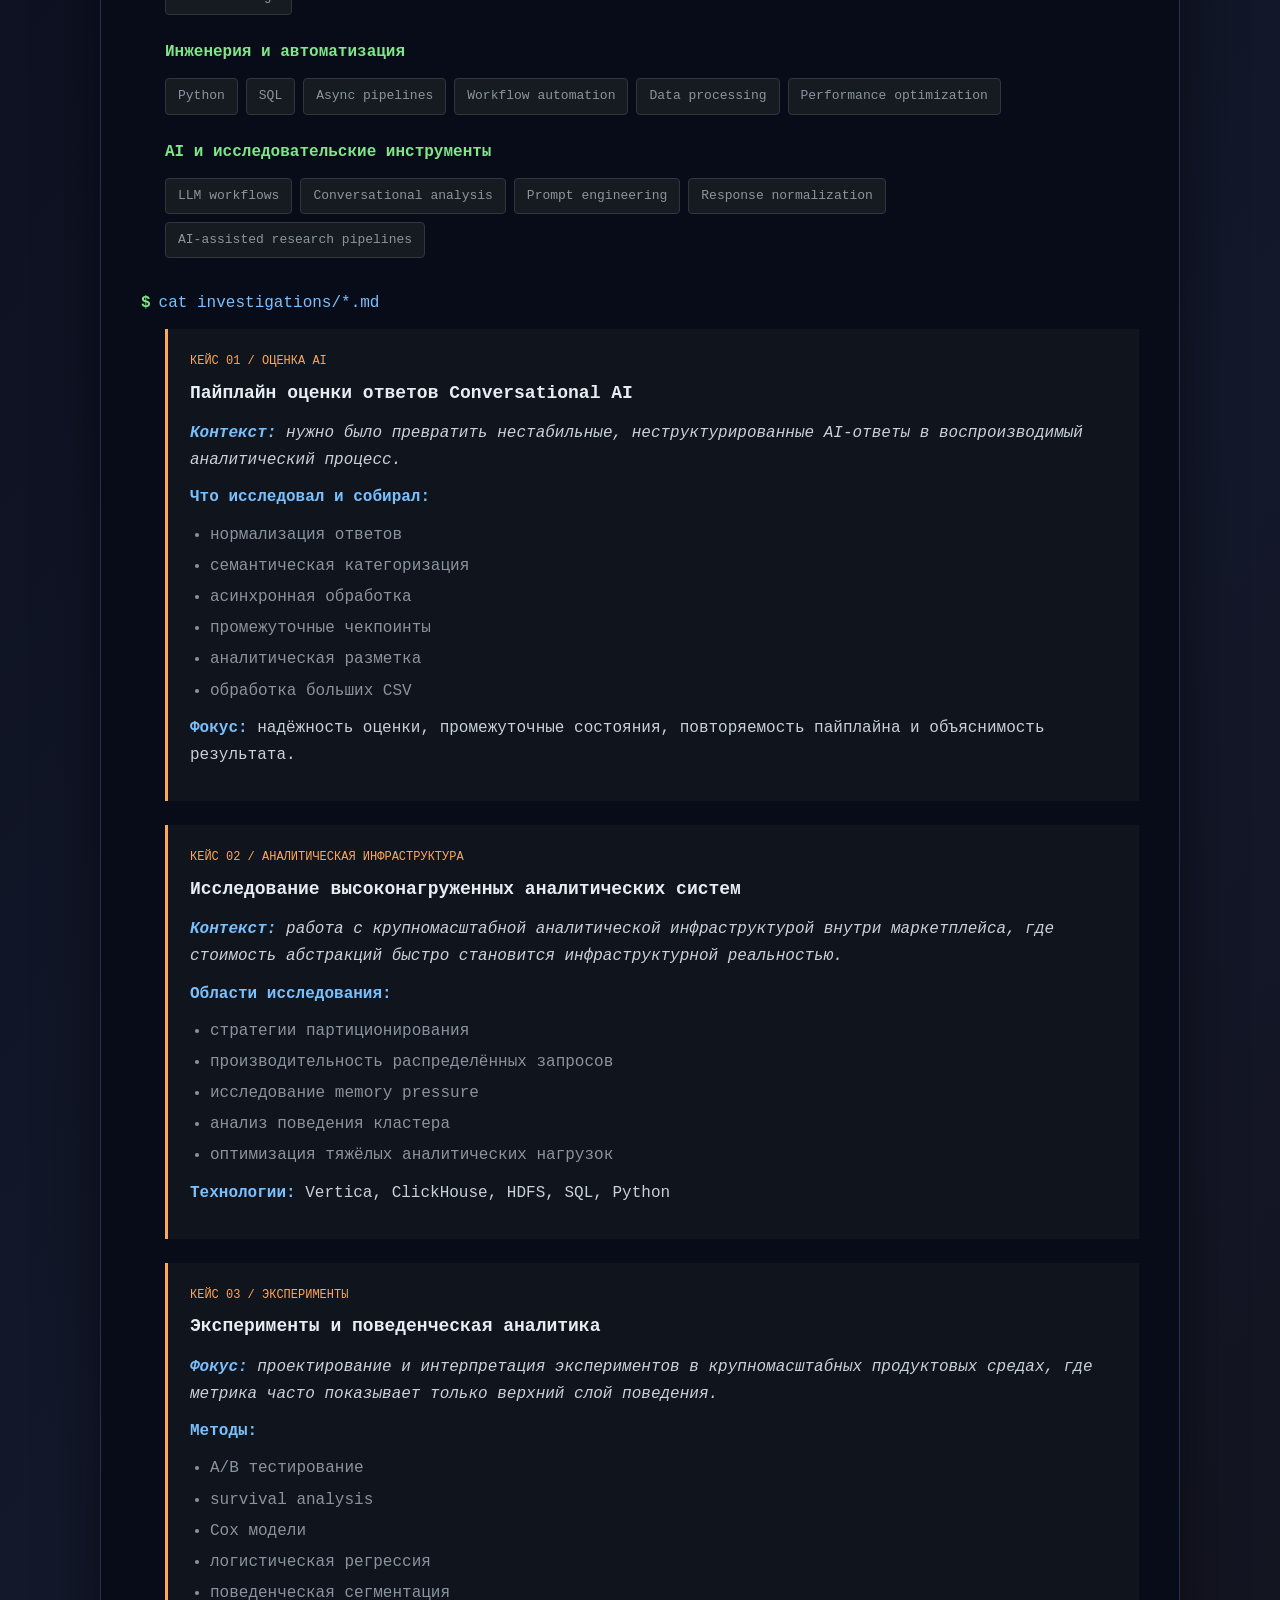
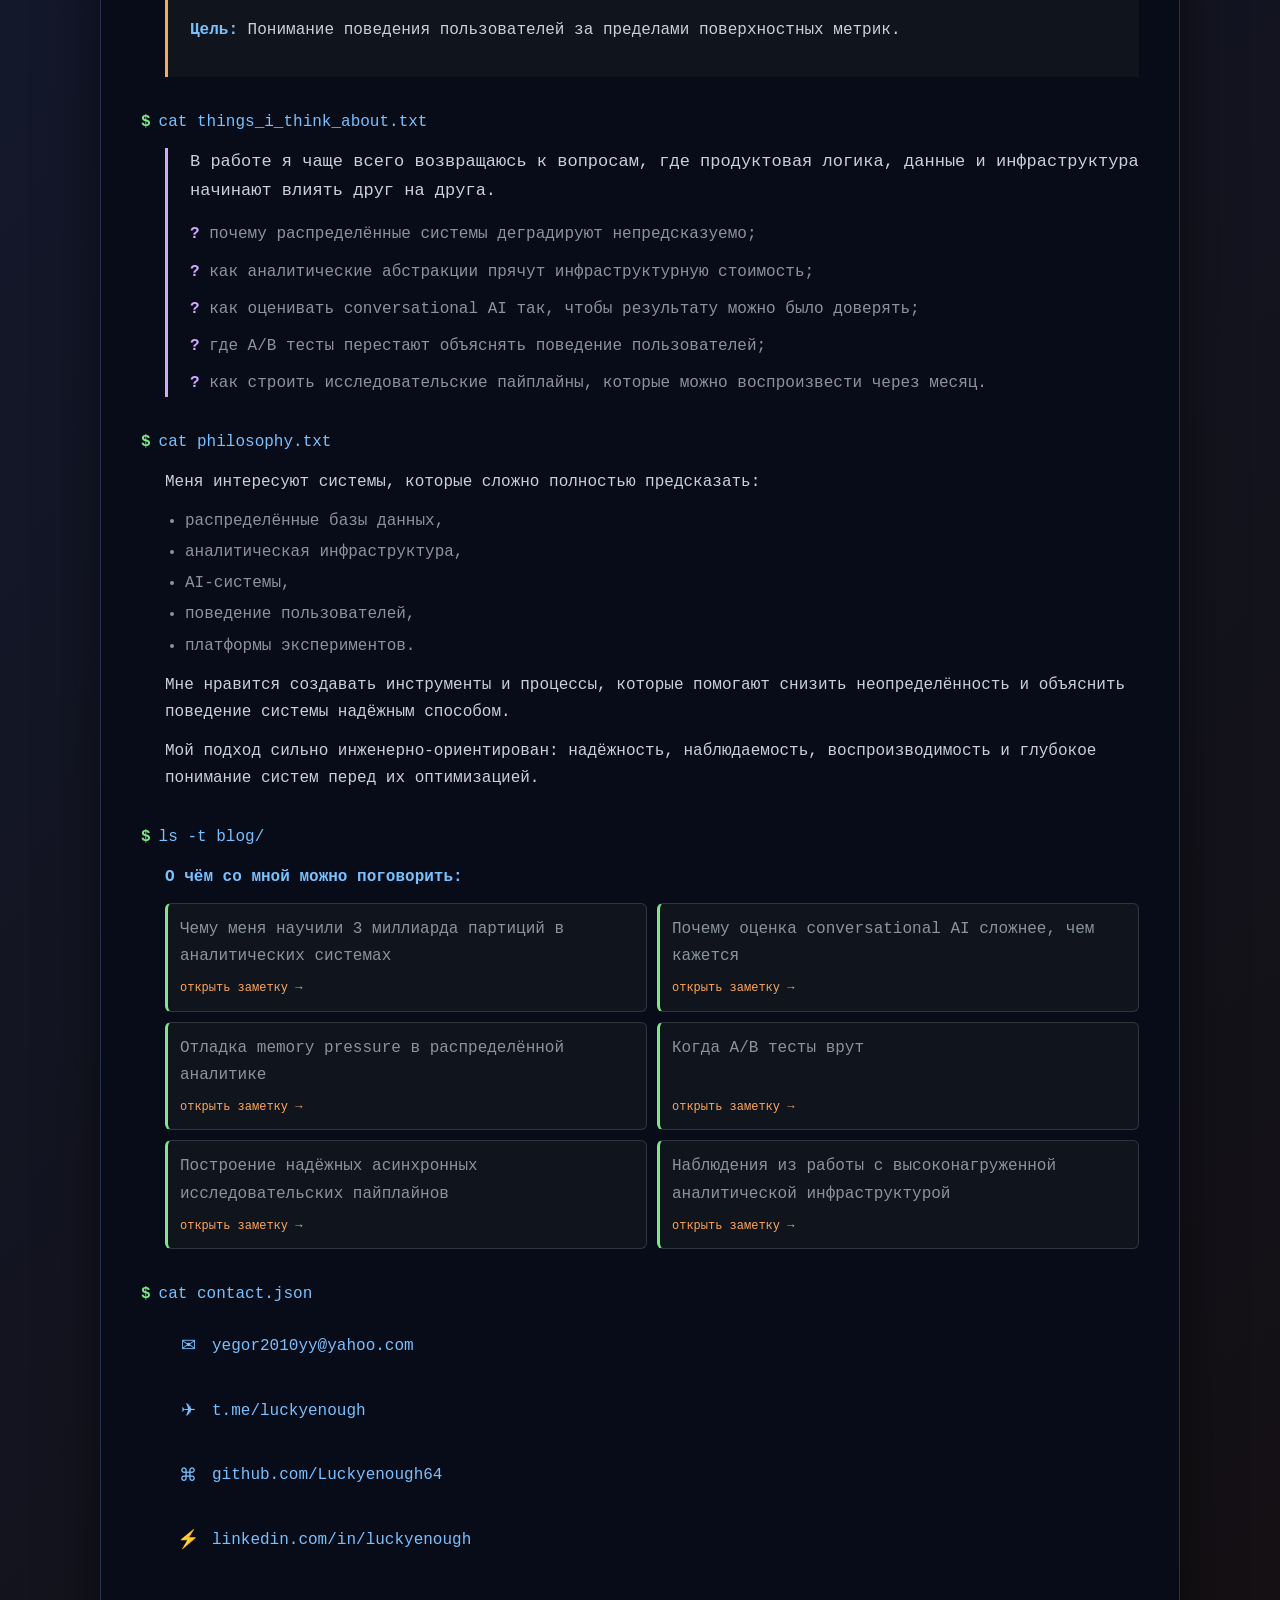
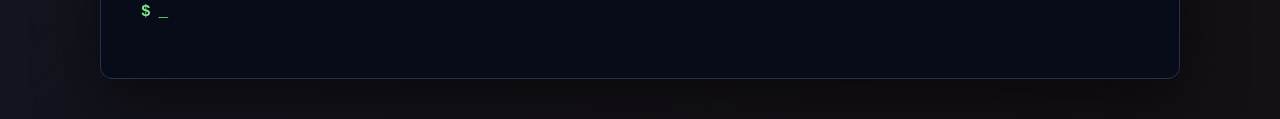
==== commit 0fc8ad3b: "Make blog links look clickable" ====
--- a/index.html
+++ b/index.html
@@ -229,12 +229,42 @@
             <div class="output blog-section">
                 <p class="blog-intro">О чём со мной можно поговорить:</p>
                 <ul class="blog-list">
-                    <li><a href="blog/3-billion-partitions.html">Чему меня научили 3 миллиарда партиций в аналитических системах</a></li>
-                    <li><a href="blog/conversational-ai-evaluation.html">Почему оценка conversational AI сложнее, чем кажется</a></li>
-                    <li><a href="blog/memory-pressure.html">Отладка memory pressure в распределённой аналитике</a></li>
-                    <li><a href="blog/ab-tests-lie.html">Когда A/B тесты врут</a></li>
-                    <li><a href="blog/research-pipelines.html">Построение надёжных асинхронных исследовательских пайплайнов</a></li>
-                    <li><a href="blog/analytical-infrastructure-notes.html">Наблюдения из работы с высоконагруженной аналитической инфраструктурой</a></li>
+                    <li>
+                        <a href="blog/3-billion-partitions.html">
+                            <span>Чему меня научили 3 миллиарда партиций в аналитических системах</span>
+                            <span class="read-label">открыть заметку →</span>
+                        </a>
+                    </li>
+                    <li>
+                        <a href="blog/conversational-ai-evaluation.html">
+                            <span>Почему оценка conversational AI сложнее, чем кажется</span>
+                            <span class="read-label">открыть заметку →</span>
+                        </a>
+                    </li>
+                    <li>
+                        <a href="blog/memory-pressure.html">
+                            <span>Отладка memory pressure в распределённой аналитике</span>
+                            <span class="read-label">открыть заметку →</span>
+                        </a>
+                    </li>
+                    <li>
+                        <a href="blog/ab-tests-lie.html">
+                            <span>Когда A/B тесты врут</span>
+                            <span class="read-label">открыть заметку →</span>
+                        </a>
+                    </li>
+                    <li>
+                        <a href="blog/research-pipelines.html">
+                            <span>Построение надёжных асинхронных исследовательских пайплайнов</span>
+                            <span class="read-label">открыть заметку →</span>
+                        </a>
+                    </li>
+                    <li>
+                        <a href="blog/analytical-infrastructure-notes.html">
+                            <span>Наблюдения из работы с высоконагруженной аналитической инфраструктурой</span>
+                            <span class="read-label">открыть заметку →</span>
+                        </a>
+                    </li>
                 </ul>
             </div>
 
--- a/style.css
+++ b/style.css
@@ -372,40 +372,49 @@
 }
 
 .blog-list {
+    display: grid;
+    gap: 10px;
+    grid-template-columns: repeat(2, minmax(0, 1fr));
     list-style: none;
     margin-left: 0;
 }
 
-.blog-list li {
-    color: #8b949e;
-    padding: 8px 0;
-    border-bottom: 1px solid #30363d;
-    transition: all 0.3s ease;
-    cursor: pointer;
-}
-
 .blog-list a {
     color: inherit;
+    display: flex;
+    flex-direction: column;
+    gap: 8px;
+    height: 100%;
+    justify-content: space-between;
+    min-height: 84px;
+    padding: 12px;
     text-decoration: none;
 }
 
-.blog-list a:hover {
-    color: #7ee787;
+.blog-list li {
+    background: rgba(22, 27, 34, 0.58);
+    border: 1px solid #30363d;
+    border-left: 3px solid #7ee787;
+    border-radius: 6px;
+    color: #8b949e;
+    cursor: pointer;
+    transition: background 0.2s ease, border-color 0.2s ease, color 0.2s ease, transform 0.2s ease;
 }
 
 .blog-list li:hover {
-    color: #7ee787;
-    padding-left: 8px;
-}
-
-.blog-list li:last-child {
-    border-bottom: none;
-}
-
-.blog-list li::before {
-    content: "→ ";
-    color: #7ee787;
-    margin-right: 8px;
+    background: rgba(22, 27, 34, 0.9);
+    border-color: #3d4652;
+    color: #e6edf3;
+    transform: translateY(-2px);
+}
+
+.read-label {
+    color: #ffa657;
+    font-size: 12px;
+}
+
+.blog-list li:hover .read-label {
+    color: #7ee787;
 }
 
 /* CONTACT SECTION */
@@ -808,6 +817,10 @@
         grid-template-columns: 1fr;
     }
 
+    .blog-list {
+        grid-template-columns: 1fr;
+    }
+
     .tech-tags {
         gap: 6px;
     }
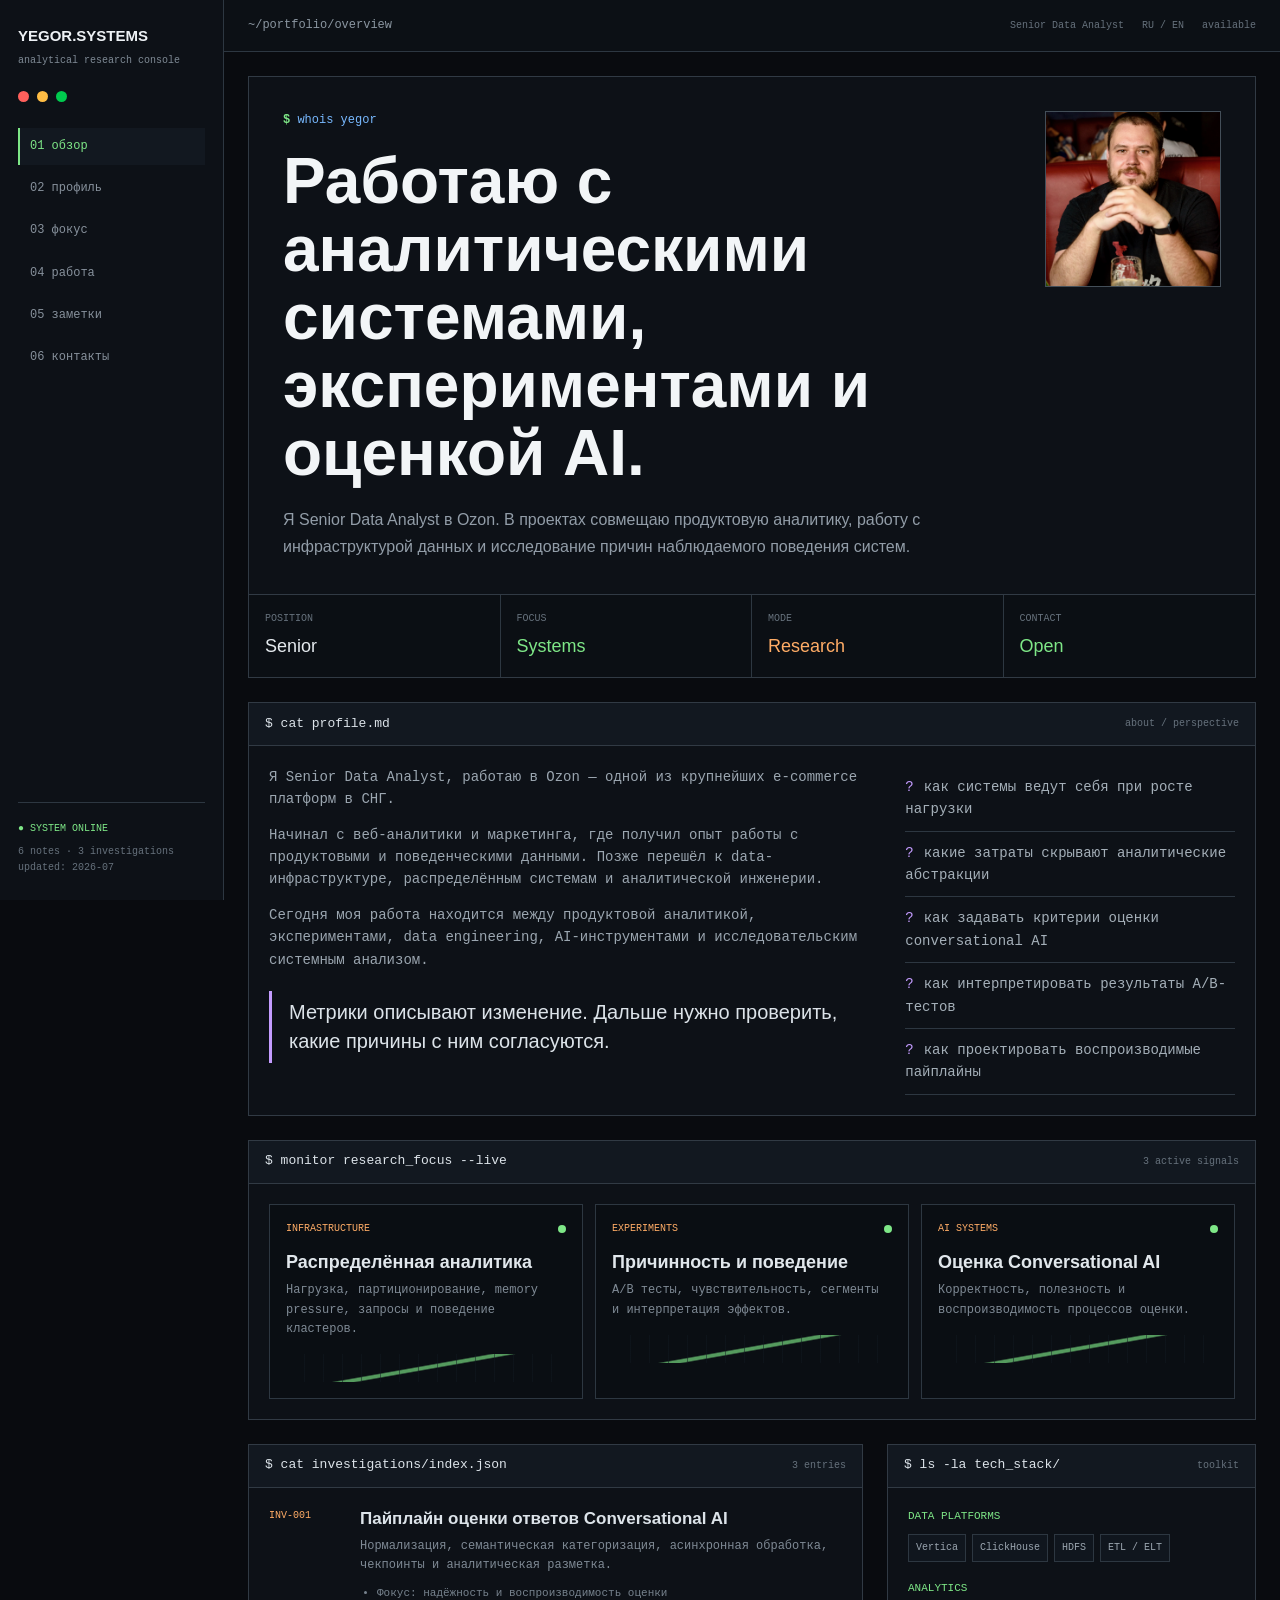
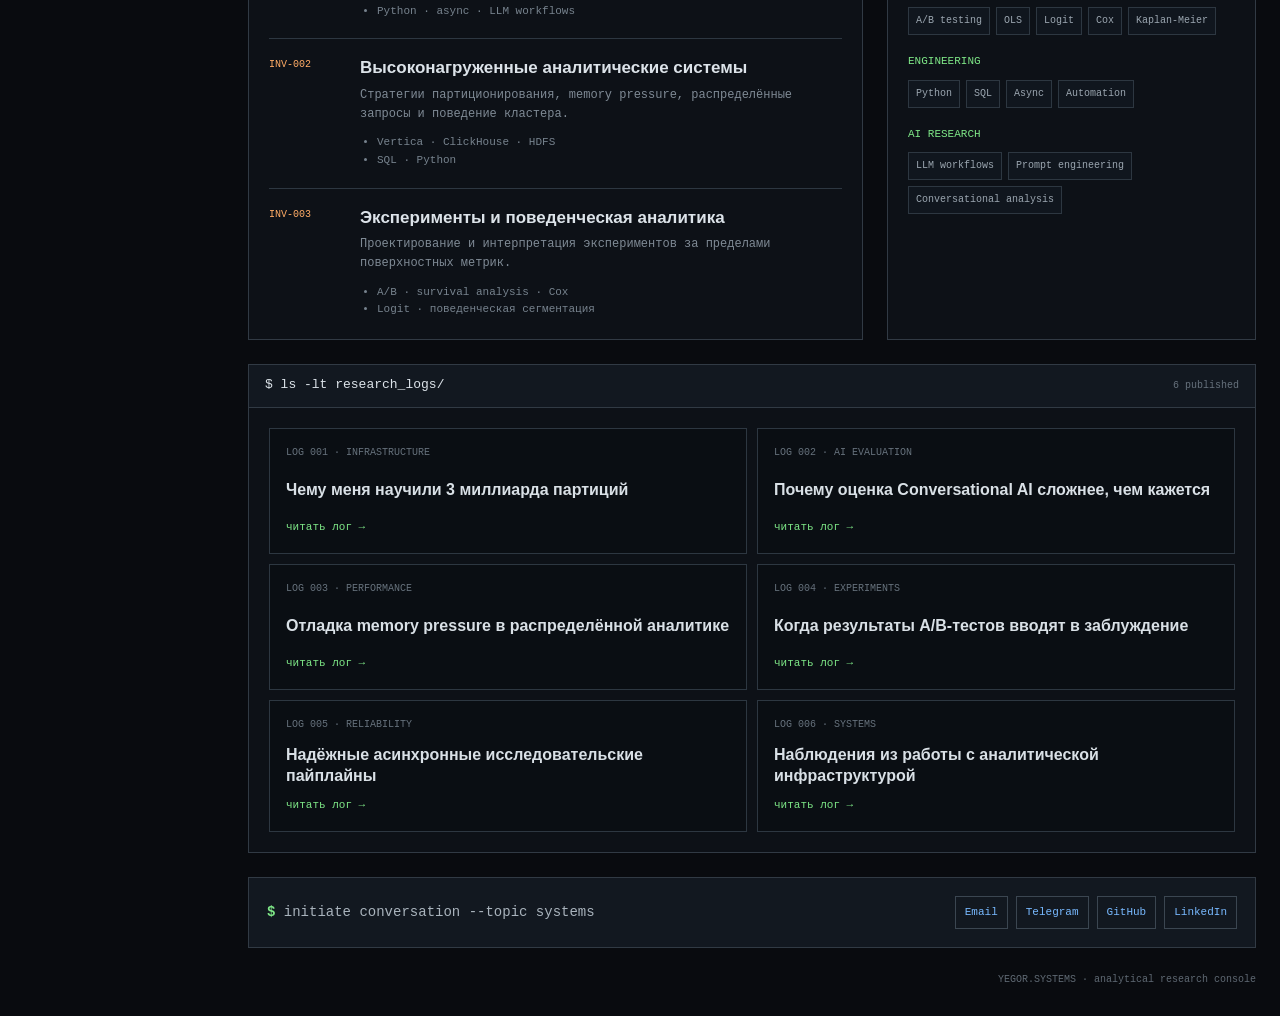
==== commit 58532071: "Redesign portfolio as analytical systems console" ====
--- a/index.html
+++ b/index.html
@@ -3,296 +3,134 @@
 <head>
     <meta charset="UTF-8">
     <meta name="viewport" content="width=device-width, initial-scale=1.0">
-    <title>Егор Лукьянов | Senior Data Analyst</title>
+    <meta name="description" content="Портфолио Егора Лукьянова — Senior Data Analyst, исследование аналитических систем, экспериментов и AI.">
+    <title>Егор Лукьянов | Analytical Systems</title>
     <link rel="stylesheet" href="style.css">
     <script src="site.js" defer></script>
 </head>
 <body>
-    <div class="terminal">
-        <div class="terminal-header">
-            <div class="buttons">
+    <div class="app">
+        <aside class="sidebar" id="sidebar">
+            <div class="sidebar-brand">YEGOR.SYSTEMS</div>
+            <div class="sidebar-role">analytical research console</div>
+            <div class="buttons" aria-label="Пасхалки терминала">
                 <span class="button close"></span>
                 <span class="button minimize"></span>
                 <span class="button maximize"></span>
             </div>
-            <div class="title">yegor@research:~</div>
-        </div>
-        <div class="terminal-body">
-            <!-- HERO SECTION -->
-            <div class="prompt-line">
-                <span class="prompt">$</span>
-                <span class="command">cat hero.txt</span>
+            <nav class="sidebar-nav" aria-label="Навигация">
+                <a class="active" href="#overview">01 обзор</a>
+                <a href="#about">02 профиль</a>
+                <a href="#focus">03 фокус</a>
+                <a href="#work">04 работа</a>
+                <a href="#logs">05 заметки</a>
+                <a href="#contacts">06 контакты</a>
+            </nav>
+            <div class="sidebar-footer">
+                <div class="system-online">● SYSTEM ONLINE</div>
+                <div>6 notes · 3 investigations</div>
+                <div>updated: 2026-07</div>
             </div>
-            <div class="output hero-section">
-                <div class="hero-content">
-                    <img src="photo-000.jpg" alt="Егор Лукьянов" class="profile-photo">
-                    <div class="hero-text">
-                        <p class="eyebrow">Senior Data Analyst / исследование аналитических систем</p>
-                        <h1>Я исследую сложные аналитические системы и пытаюсь понять, почему они ведут себя именно так.</h1>
-                        <p class="subtitle">Работаю на стыке high-load data infrastructure, экспериментов, поведенческой аналитики и AI-related research workflows.</p>
-                        <div class="hero-facts" aria-label="Ключевые направления">
-                            <span>Ozon</span>
-                            <span>распределённая аналитика</span>
-                            <span>эксперименты</span>
-                            <span>оценка AI</span>
+        </aside>
+
+        <main class="main">
+            <header class="toolbar">
+                <button class="mobile-menu" type="button" aria-controls="sidebar" aria-expanded="false">≡</button>
+                <span class="toolbar-crumb">~/portfolio/overview</span>
+                <div class="toolbar-meta"><span>Senior Data Analyst</span><span>RU / EN</span><span>available</span></div>
+            </header>
+
+            <div class="dashboard">
+                <section id="overview">
+                    <div class="identity">
+                        <div>
+                            <div class="command"><b>$</b> whois yegor</div>
+                            <h1>Работаю с аналитическими системами, экспериментами и оценкой AI.</h1>
+                            <p class="identity-copy">Я Senior Data Analyst в Ozon. В проектах совмещаю продуктовую аналитику, работу с инфраструктурой данных и исследование причин наблюдаемого поведения систем.</p>
                         </div>
+                        <img class="profile-photo" src="photo-000.jpg" alt="Егор Лукьянов">
                     </div>
-                </div>
-            </div>
+                    <div class="status-grid" aria-label="Краткий профиль">
+                        <div class="status-item"><div class="status-label">position</div><div class="status-value">Senior</div></div>
+                        <div class="status-item"><div class="status-label">focus</div><div class="status-value green">Systems</div></div>
+                        <div class="status-item"><div class="status-label">mode</div><div class="status-value orange">Research</div></div>
+                        <div class="status-item"><div class="status-label">contact</div><div class="status-value green">Open</div></div>
+                    </div>
+                </section>
 
-            <!-- ABOUT ME -->
-            <div class="prompt-line">
-                <span class="prompt">$</span>
-                <span class="command">cat about.md</span>
-            </div>
-            <div class="output about-section">
-                <p>Я Senior Data Analyst, работаю в Ozon — одной из крупнейших e-commerce платформ в СНГ.</p>
-                <p>Последние годы работаю с крупномасштабными аналитическими системами, платформами экспериментов и инфраструктурно-тяжёлыми data-процессами.</p>
-                <p>Начинал с веб-аналитики и маркетинга, что дало мне сильную продуктовую и поведенческую перспективу. Позже ушёл глубже в data-инфраструктуру, распределённые системы и аналитическую инженерию.</p>
-                <p>Сегодня моя работа находится где-то между:</p>
-                <ul>
-                    <li>продуктовой аналитикой,</li>
-                    <li>экспериментами,</li>
-                    <li>data engineering,</li>
-                    <li>AI-инструментами,</li>
-                    <li>и исследовательским системным анализом.</li>
-                </ul>
-                <p>Мне нравится исследовать сложные системы: базы данных под высокой нагрузкой, аналитические пайплайны, поведение conversational AI, динамику экспериментов и крупномасштабные пользовательские взаимодействия.</p>
-                <p>Больше всего меня интересует не просто построение метрик или пайплайнов, а понимание <em>почему</em> системы ведут себя именно так.</p>
-            </div>
+                <section class="console-section" id="about">
+                    <header class="section-header"><h2>$ cat profile.md</h2><span>about / perspective</span></header>
+                    <div class="section-body about-grid">
+                        <div class="about-copy">
+                            <p>Я Senior Data Analyst, работаю в Ozon — одной из крупнейших e-commerce платформ в СНГ.</p>
+                            <p>Начинал с веб-аналитики и маркетинга, где получил опыт работы с продуктовыми и поведенческими данными. Позже перешёл к data-инфраструктуре, распределённым системам и аналитической инженерии.</p>
+                            <p>Сегодня моя работа находится между продуктовой аналитикой, экспериментами, data engineering, AI-инструментами и исследовательским системным анализом.</p>
+                            <div class="about-quote">Метрики описывают изменение. Дальше нужно проверить, какие причины с ним согласуются.</div>
+                        </div>
+                        <ul class="interest-list">
+                            <li>как системы ведут себя при росте нагрузки</li>
+                            <li>какие затраты скрывают аналитические абстракции</li>
+                            <li>как задавать критерии оценки conversational AI</li>
+                            <li>как интерпретировать результаты A/B-тестов</li>
+                            <li>как проектировать воспроизводимые пайплайны</li>
+                        </ul>
+                    </div>
+                </section>
 
-            <!-- RESEARCH INTERESTS -->
-            <div class="prompt-line">
-                <span class="prompt">$</span>
-                <span class="command">cat research_interests.md</span>
-            </div>
-            <div class="output research-section">
-                <p class="section-lead">Мне интересны не только метрики, а поведение систем, которые эти метрики порождают.</p>
-                <div class="research-list">
-                    <span>распределённые аналитические системы</span>
-                    <span>платформы экспериментов</span>
-                    <span>оценка conversational AI</span>
-                    <span>поведенческая аналитика</span>
-                    <span>надёжность пайплайнов</span>
-                    <span>крупномасштабная обработка данных</span>
-                    <span>наблюдаемость систем</span>
-                    <span>воспроизводимые исследовательские пайплайны</span>
-                </div>
-            </div>
+                <section class="console-section" id="focus">
+                    <header class="section-header"><h2>$ monitor research_focus --live</h2><span>3 active signals</span></header>
+                    <div class="section-body signals">
+                        <article class="signal"><div class="signal-top"><small>INFRASTRUCTURE</small><i class="signal-dot"></i></div><h3>Распределённая аналитика</h3><p>Нагрузка, партиционирование, memory pressure, запросы и поведение кластеров.</p><div class="trace"></div></article>
+                        <article class="signal"><div class="signal-top"><small>EXPERIMENTS</small><i class="signal-dot"></i></div><h3>Причинность и поведение</h3><p>A/B тесты, чувствительность, сегменты и интерпретация эффектов.</p><div class="trace"></div></article>
+                        <article class="signal"><div class="signal-top"><small>AI SYSTEMS</small><i class="signal-dot"></i></div><h3>Оценка Conversational AI</h3><p>Корректность, полезность и воспроизводимость процессов оценки.</p><div class="trace"></div></article>
+                    </div>
+                </section>
 
-            <!-- WHAT I WORK WITH -->
-            <div class="prompt-line">
-                <span class="prompt">$</span>
-                <span class="command">ls -la tech_stack/</span>
-            </div>
-            <div class="output tech-section">
-                <div class="tech-category">
-                    <h3>Инфраструктура и Data-платформы</h3>
-                    <div class="tech-tags">
-                        <span class="tag">Vertica</span>
-                        <span class="tag">ClickHouse</span>
-                        <span class="tag">HDFS</span>
-                        <span class="tag">Distributed analytical systems</span>
-                        <span class="tag">High-load data environments</span>
-                        <span class="tag">ETL / ELT pipelines</span>
-                    </div>
+                <div class="workspace" id="work">
+                    <section class="console-section">
+                        <header class="section-header"><h2>$ cat investigations/index.json</h2><span>3 entries</span></header>
+                        <div class="section-body">
+                            <article class="investigation"><span class="investigation-code">INV-001</span><div><h3>Пайплайн оценки ответов Conversational AI</h3><p>Нормализация, семантическая категоризация, асинхронная обработка, чекпоинты и аналитическая разметка.</p><ul><li>Фокус: надёжность и воспроизводимость оценки</li><li>Python · async · LLM workflows</li></ul></div></article>
+                            <article class="investigation"><span class="investigation-code">INV-002</span><div><h3>Высоконагруженные аналитические системы</h3><p>Стратегии партиционирования, memory pressure, распределённые запросы и поведение кластера.</p><ul><li>Vertica · ClickHouse · HDFS</li><li>SQL · Python</li></ul></div></article>
+                            <article class="investigation"><span class="investigation-code">INV-003</span><div><h3>Эксперименты и поведенческая аналитика</h3><p>Проектирование и интерпретация экспериментов за пределами поверхностных метрик.</p><ul><li>A/B · survival analysis · Cox</li><li>Logit · поведенческая сегментация</li></ul></div></article>
+                        </div>
+                    </section>
+
+                    <section class="console-section">
+                        <header class="section-header"><h2>$ ls -la tech_stack/</h2><span>toolkit</span></header>
+                        <div class="section-body technology-groups">
+                            <div class="technology-group"><h3>Data platforms</h3><div class="tags"><span class="tag">Vertica</span><span class="tag">ClickHouse</span><span class="tag">HDFS</span><span class="tag">ETL / ELT</span></div></div>
+                            <div class="technology-group"><h3>Analytics</h3><div class="tags"><span class="tag">A/B testing</span><span class="tag">OLS</span><span class="tag">Logit</span><span class="tag">Cox</span><span class="tag">Kaplan-Meier</span></div></div>
+                            <div class="technology-group"><h3>Engineering</h3><div class="tags"><span class="tag">Python</span><span class="tag">SQL</span><span class="tag">Async</span><span class="tag">Automation</span></div></div>
+                            <div class="technology-group"><h3>AI research</h3><div class="tags"><span class="tag">LLM workflows</span><span class="tag">Prompt engineering</span><span class="tag">Conversational analysis</span></div></div>
+                        </div>
+                    </section>
                 </div>
 
-                <div class="tech-category">
-                    <h3>Аналитика и эксперименты</h3>
-                    <div class="tech-tags">
-                        <span class="tag">Product analytics</span>
-                        <span class="tag">A/B testing</span>
-                        <span class="tag">Statistical analysis</span>
-                        <span class="tag">OLS / Logit / Cox / Kaplan-Meier</span>
-                        <span class="tag">Behavioral analysis</span>
-                        <span class="tag">Metric design</span>
+                <section class="console-section" id="logs">
+                    <header class="section-header"><h2>$ ls -lt research_logs/</h2><span>6 published</span></header>
+                    <div class="section-body logs">
+                        <a class="log-card" href="blog/3-billion-partitions.html"><time>LOG 001 · INFRASTRUCTURE</time><h3>Чему меня научили 3 миллиарда партиций</h3><span>читать лог →</span></a>
+                        <a class="log-card" href="blog/conversational-ai-evaluation.html"><time>LOG 002 · AI EVALUATION</time><h3>Почему оценка Conversational AI сложнее, чем кажется</h3><span>читать лог →</span></a>
+                        <a class="log-card" href="blog/memory-pressure.html"><time>LOG 003 · PERFORMANCE</time><h3>Отладка memory pressure в распределённой аналитике</h3><span>читать лог →</span></a>
+                        <a class="log-card" href="blog/ab-tests-lie.html"><time>LOG 004 · EXPERIMENTS</time><h3>Когда результаты A/B-тестов вводят в заблуждение</h3><span>читать лог →</span></a>
+                        <a class="log-card" href="blog/research-pipelines.html"><time>LOG 005 · RELIABILITY</time><h3>Надёжные асинхронные исследовательские пайплайны</h3><span>читать лог →</span></a>
+                        <a class="log-card" href="blog/analytical-infrastructure-notes.html"><time>LOG 006 · SYSTEMS</time><h3>Наблюдения из работы с аналитической инфраструктурой</h3><span>читать лог →</span></a>
                     </div>
-                </div>
+                </section>
 
-                <div class="tech-category">
-                    <h3>Инженерия и автоматизация</h3>
-                    <div class="tech-tags">
-                        <span class="tag">Python</span>
-                        <span class="tag">SQL</span>
-                        <span class="tag">Async pipelines</span>
-                        <span class="tag">Workflow automation</span>
-                        <span class="tag">Data processing</span>
-                        <span class="tag">Performance optimization</span>
+                <section class="contactbar" id="contacts">
+                    <p><b>$</b> initiate conversation --topic systems</p>
+                    <div class="contact-links">
+                        <a href="mailto:yegor2010yy@yahoo.com">Email</a>
+                        <a href="https://t.me/luckyenough" target="_blank" rel="noopener noreferrer">Telegram</a>
+                        <a href="https://github.com/Luckyenough64" target="_blank" rel="noopener noreferrer">GitHub</a>
+                        <a href="https://www.linkedin.com/in/luckyenough/" target="_blank" rel="noopener noreferrer">LinkedIn</a>
                     </div>
-                </div>
-
-                <div class="tech-category">
-                    <h3>AI и исследовательские инструменты</h3>
-                    <div class="tech-tags">
-                        <span class="tag">LLM workflows</span>
-                        <span class="tag">Conversational analysis</span>
-                        <span class="tag">Prompt engineering</span>
-                        <span class="tag">Response normalization</span>
-                        <span class="tag">AI-assisted research pipelines</span>
-                    </div>
-                </div>
+                </section>
+                <footer class="page-footer">YEGOR.SYSTEMS · analytical research console</footer>
             </div>
-
-            <!-- FEATURED PROJECTS -->
-            <div class="prompt-line">
-                <span class="prompt">$</span>
-                <span class="command">cat investigations/*.md</span>
-            </div>
-            <div class="output projects-section">
-                <div class="project-item">
-                    <p class="case-meta">кейс 01 / оценка AI</p>
-                    <h3>Пайплайн оценки ответов Conversational AI</h3>
-                    <p class="project-context"><strong>Контекст:</strong> нужно было превратить нестабильные, неструктурированные AI-ответы в воспроизводимый аналитический процесс.</p>
-                    <p><strong>Что исследовал и собирал:</strong></p>
-                    <ul>
-                        <li>нормализация ответов</li>
-                        <li>семантическая категоризация</li>
-                        <li>асинхронная обработка</li>
-                        <li>промежуточные чекпоинты</li>
-                        <li>аналитическая разметка</li>
-                        <li>обработка больших CSV</li>
-                    </ul>
-                    <p><strong>Фокус:</strong> надёжность оценки, промежуточные состояния, повторяемость пайплайна и объяснимость результата.</p>
-                </div>
-
-                <div class="project-item">
-                    <p class="case-meta">кейс 02 / аналитическая инфраструктура</p>
-                    <h3>Исследование высоконагруженных аналитических систем</h3>
-                    <p class="project-context"><strong>Контекст:</strong> работа с крупномасштабной аналитической инфраструктурой внутри маркетплейса, где стоимость абстракций быстро становится инфраструктурной реальностью.</p>
-                    <p><strong>Области исследования:</strong></p>
-                    <ul>
-                        <li>стратегии партиционирования</li>
-                        <li>производительность распределённых запросов</li>
-                        <li>исследование memory pressure</li>
-                        <li>анализ поведения кластера</li>
-                        <li>оптимизация тяжёлых аналитических нагрузок</li>
-                    </ul>
-                    <p><strong>Технологии:</strong> Vertica, ClickHouse, HDFS, SQL, Python</p>
-                </div>
-
-                <div class="project-item">
-                    <p class="case-meta">кейс 03 / эксперименты</p>
-                    <h3>Эксперименты и поведенческая аналитика</h3>
-                    <p class="project-context"><strong>Фокус:</strong> проектирование и интерпретация экспериментов в крупномасштабных продуктовых средах, где метрика часто показывает только верхний слой поведения.</p>
-                    <p><strong>Методы:</strong></p>
-                    <ul>
-                        <li>A/B тестирование</li>
-                        <li>survival analysis</li>
-                        <li>Cox модели</li>
-                        <li>логистическая регрессия</li>
-                        <li>поведенческая сегментация</li>
-                    </ul>
-                    <p><strong>Цель:</strong> Понимание поведения пользователей за пределами поверхностных метрик.</p>
-                </div>
-            </div>
-
-            <!-- WHAT I THINK ABOUT -->
-            <div class="prompt-line">
-                <span class="prompt">$</span>
-                <span class="command">cat things_i_think_about.txt</span>
-            </div>
-            <div class="output thinking-section">
-                <p class="section-lead">В работе я чаще всего возвращаюсь к вопросам, где продуктовая логика, данные и инфраструктура начинают влиять друг на друга.</p>
-                <ul class="thought-list">
-                    <li>почему распределённые системы деградируют непредсказуемо;</li>
-                    <li>как аналитические абстракции прячут инфраструктурную стоимость;</li>
-                    <li>как оценивать conversational AI так, чтобы результату можно было доверять;</li>
-                    <li>где A/B тесты перестают объяснять поведение пользователей;</li>
-                    <li>как строить исследовательские пайплайны, которые можно воспроизвести через месяц.</li>
-                </ul>
-            </div>
-
-            <!-- PHILOSOPHY -->
-            <div class="prompt-line">
-                <span class="prompt">$</span>
-                <span class="command">cat philosophy.txt</span>
-            </div>
-            <div class="output philosophy-section">
-                <p>Меня интересуют системы, которые сложно полностью предсказать:</p>
-                <ul>
-                    <li>распределённые базы данных,</li>
-                    <li>аналитическая инфраструктура,</li>
-                    <li>AI-системы,</li>
-                    <li>поведение пользователей,</li>
-                    <li>платформы экспериментов.</li>
-                </ul>
-                <p>Мне нравится создавать инструменты и процессы, которые помогают снизить неопределённость и объяснить поведение системы надёжным способом.</p>
-                <p>Мой подход сильно инженерно-ориентирован: надёжность, наблюдаемость, воспроизводимость и глубокое понимание систем перед их оптимизацией.</p>
-            </div>
-
-            <!-- BLOG/NOTES -->
-            <div class="prompt-line">
-                <span class="prompt">$</span>
-                <span class="command">ls -t blog/</span>
-            </div>
-            <div class="output blog-section">
-                <p class="blog-intro">О чём со мной можно поговорить:</p>
-                <ul class="blog-list">
-                    <li>
-                        <a href="blog/3-billion-partitions.html">
-                            <span>Чему меня научили 3 миллиарда партиций в аналитических системах</span>
-                            <span class="read-label">открыть заметку →</span>
-                        </a>
-                    </li>
-                    <li>
-                        <a href="blog/conversational-ai-evaluation.html">
-                            <span>Почему оценка conversational AI сложнее, чем кажется</span>
-                            <span class="read-label">открыть заметку →</span>
-                        </a>
-                    </li>
-                    <li>
-                        <a href="blog/memory-pressure.html">
-                            <span>Отладка memory pressure в распределённой аналитике</span>
-                            <span class="read-label">открыть заметку →</span>
-                        </a>
-                    </li>
-                    <li>
-                        <a href="blog/ab-tests-lie.html">
-                            <span>Когда A/B тесты врут</span>
-                            <span class="read-label">открыть заметку →</span>
-                        </a>
-                    </li>
-                    <li>
-                        <a href="blog/research-pipelines.html">
-                            <span>Построение надёжных асинхронных исследовательских пайплайнов</span>
-                            <span class="read-label">открыть заметку →</span>
-                        </a>
-                    </li>
-                    <li>
-                        <a href="blog/analytical-infrastructure-notes.html">
-                            <span>Наблюдения из работы с высоконагруженной аналитической инфраструктурой</span>
-                            <span class="read-label">открыть заметку →</span>
-                        </a>
-                    </li>
-                </ul>
-            </div>
-
-            <!-- CONTACT -->
-            <div class="prompt-line">
-                <span class="prompt">$</span>
-                <span class="command">cat contact.json</span>
-            </div>
-            <div class="output contact-section" id="contacts">
-                <a href="mailto:yegor2010yy@yahoo.com" class="contact-link">
-                    <span class="icon">✉</span> yegor2010yy@yahoo.com
-                </a>
-                <a href="https://t.me/luckyenough" class="contact-link" target="_blank">
-                    <span class="icon">✈</span> t.me/luckyenough
-                </a>
-                <a href="https://github.com/Luckyenough64" class="contact-link" target="_blank">
-                    <span class="icon">⌘</span> github.com/Luckyenough64
-                </a>
-                <a href="https://www.linkedin.com/in/luckyenough/" class="contact-link" target="_blank">
-                    <span class="icon">⚡</span> linkedin.com/in/luckyenough
-                </a>
-            </div>
-
-            <div class="prompt-line cursor">
-                <span class="prompt">$</span>
-                <span class="cursor-blink">_</span>
-            </div>
-        </div>
+        </main>
     </div>
 </body>
 </html>
--- a/style.css
+++ b/style.css
@@ -1,25 +1,40 @@
+:root {
+    --bg: #090b0f;
+    --panel: #0d1117;
+    --panel-raised: #121820;
+    --panel-deep: #0a0e13;
+    --border: #2d3741;
+    --border-strong: #45515d;
+    --text: #c9d0d7;
+    --text-strong: #eef2f6;
+    --muted: #7f8a95;
+    --faint: #66717c;
+    --green: #7ee787;
+    --blue: #78b9ff;
+    --orange: #ffac66;
+    --purple: #c49cff;
+    --sidebar: 224px;
+}
+
 * {
+    box-sizing: border-box;
     margin: 0;
     padding: 0;
-    box-sizing: border-box;
+}
+
+html {
+    scroll-behavior: smooth;
+    scrollbar-color: var(--border-strong) var(--bg);
+    scrollbar-width: thin;
 }
 
 body {
-    font-family: 'Courier New', Courier, monospace;
-    background:
-        radial-gradient(circle at top left, rgba(46, 160, 67, 0.18), transparent 34rem),
-        linear-gradient(135deg, #080b18 0%, #13182b 52%, #141013 100%);
+    background: var(--bg);
+    color: var(--text);
+    font-family: "Courier New", Courier, monospace;
+    font-size: 14px;
+    line-height: 1.6;
     min-height: 100vh;
-    display: flex;
-    justify-content: center;
-    align-items: flex-start;
-    padding: 40px 20px;
-    color: #e0e0e0;
-}
-
-html {
-    scrollbar-color: #2a3f5f #080b18;
-    scrollbar-width: thin;
 }
 
 body::-webkit-scrollbar {
@@ -27,508 +42,643 @@
 }
 
 body::-webkit-scrollbar-track {
-    background: #080b18;
+    background: var(--bg);
 }
 
 body::-webkit-scrollbar-thumb {
-    background: #2a3f5f;
-    border: 2px solid #080b18;
+    background: var(--border-strong);
+    border: 2px solid var(--bg);
     border-radius: 999px;
 }
 
-body::-webkit-scrollbar-thumb:hover {
-    background: #7ee787;
-}
-
-.terminal {
-    width: 100%;
-    max-width: 1080px;
-    background: #080b18;
-    border-radius: 12px;
-    box-shadow: 0 20px 60px rgba(0, 0, 0, 0.5);
-    overflow: hidden;
-    border: 1px solid #27314f;
-}
-
-.terminal-header {
-    background: #171f38;
-    padding: 12px 16px;
-    display: flex;
-    align-items: center;
-    gap: 12px;
-    border-bottom: 1px solid #2a3f5f;
+a {
+    color: inherit;
+    text-decoration: none;
+}
+
+button {
+    font: inherit;
+}
+
+.app {
+    display: grid;
+    grid-template-columns: var(--sidebar) minmax(0, 1fr);
+    min-height: 100vh;
+}
+
+.sidebar {
+    background: var(--panel);
+    border-right: 1px solid var(--border);
+    display: flex;
+    flex-direction: column;
+    height: 100vh;
+    padding: 24px 18px;
+    position: sticky;
+    top: 0;
+    z-index: 20;
+}
+
+.sidebar-brand {
+    color: var(--text-strong);
+    font-family: Arial, sans-serif;
+    font-size: 15px;
+    font-weight: 700;
+    margin-bottom: 5px;
+}
+
+.sidebar-role {
+    color: var(--muted);
+    font-size: 10px;
+    margin-bottom: 22px;
 }
 
 .buttons {
     display: flex;
     gap: 8px;
+    margin-bottom: 26px;
 }
 
 .button {
-    width: 12px;
-    height: 12px;
     border-radius: 50%;
     cursor: pointer;
-    transition: box-shadow 0.2s ease, transform 0.2s ease;
+    height: 11px;
+    transition: box-shadow .2s ease, transform .2s ease;
+    width: 11px;
 }
 
 .button:hover,
 .button:focus-visible {
-    box-shadow: 0 0 0 4px rgba(255, 255, 255, 0.08);
+    box-shadow: 0 0 0 4px rgba(255, 255, 255, .08);
     outline: none;
-    transform: scale(1.12);
-}
-
-.button.close {
-    background: #ff5f56;
-}
-
-.button.minimize {
-    background: #ffbd2e;
-}
-
-.button.maximize {
-    background: #27c93f;
-}
-
-.title {
-    color: #8b949e;
+    transform: scale(1.14);
+}
+
+.button.close { background: #ff605c; }
+.button.minimize { background: #ffbd44; }
+.button.maximize { background: #00ca4e; }
+
+.sidebar-nav {
+    display: grid;
+    gap: 5px;
+}
+
+.sidebar-nav a {
+    border-left: 2px solid transparent;
+    color: #87919c;
+    font-size: 12px;
+    padding: 9px 10px;
+    transition: background .2s ease, border-color .2s ease, color .2s ease;
+}
+
+.sidebar-nav a:hover,
+.sidebar-nav a.active {
+    background: var(--panel-raised);
+    border-left-color: var(--green);
+    color: var(--green);
+}
+
+.sidebar-footer {
+    border-top: 1px solid var(--border);
+    color: var(--faint);
+    font-size: 10px;
+    margin-top: auto;
+    padding-top: 18px;
+}
+
+.system-online {
+    color: var(--green);
+    margin-bottom: 7px;
+    animation: system-pulse 2.8s ease-in-out infinite;
+}
+
+.main {
+    min-width: 0;
+}
+
+.toolbar {
+    align-items: center;
+    backdrop-filter: blur(10px);
+    background: rgba(13, 17, 23, .94);
+    border-bottom: 1px solid var(--border);
+    display: flex;
+    height: 52px;
+    justify-content: space-between;
+    padding: 0 24px;
+    position: sticky;
+    top: 0;
+    z-index: 15;
+}
+
+.reading-progress {
+    background: linear-gradient(90deg, var(--green), var(--blue));
+    bottom: -1px;
+    height: 2px;
+    left: 0;
+    position: absolute;
+    right: 0;
+    transform: scaleX(0);
+    transform-origin: left center;
+    will-change: transform;
+}
+
+.toolbar-crumb {
+    color: #8b96a1;
+    font-size: 12px;
+}
+
+.toolbar-meta {
+    color: var(--faint);
+    display: flex;
+    font-size: 10px;
+    gap: 18px;
+}
+
+.mobile-menu {
+    background: transparent;
+    border: 1px solid var(--border);
+    color: var(--green);
+    cursor: pointer;
+    display: none;
+    height: 32px;
+    width: 36px;
+}
+
+.dashboard {
+    margin: 0 auto;
+    max-width: 1320px;
+    padding: 24px;
+}
+
+.identity {
+    background: var(--panel);
+    border: 1px solid #313a44;
+    display: grid;
+    gap: 30px;
+    grid-template-columns: minmax(0, 1fr) 176px;
+    padding: 34px;
+}
+
+.command {
+    color: var(--blue);
+    font-size: 12px;
+    margin-bottom: 18px;
+}
+
+.command b {
+    color: var(--green);
+}
+
+.identity h1 {
+    color: #f2f5f7;
+    font-family: Arial, sans-serif;
+    font-size: clamp(36px, 5vw, 64px);
+    font-weight: 650;
+    letter-spacing: 0;
+    line-height: 1.06;
+    margin-bottom: 20px;
+    max-width: 900px;
+}
+
+.identity-copy {
+    color: #929da8;
+    font-family: Arial, sans-serif;
+    font-size: 16px;
+    line-height: 1.65;
+    max-width: 780px;
+}
+
+.profile-photo {
+    aspect-ratio: 1;
+    border: 1px solid var(--border-strong);
+    filter: contrast(1.06) saturate(.82);
+    object-fit: cover;
+    width: 176px;
+}
+
+.status-grid {
+    border: 1px solid #313a44;
+    border-top: 0;
+    display: grid;
+    grid-template-columns: repeat(4, minmax(0, 1fr));
+}
+
+.status-item {
+    background: #0b0f14;
+    border-right: 1px solid var(--border);
+    padding: 16px;
+}
+
+.status-item:last-child {
+    border-right: 0;
+}
+
+.status-label {
+    color: var(--faint);
+    font-size: 10px;
+    margin-bottom: 5px;
+    text-transform: uppercase;
+}
+
+.status-value {
+    color: #e4e9ed;
+    font-family: Arial, sans-serif;
+    font-size: 18px;
+}
+
+.status-value.green { color: var(--green); }
+.status-value.orange { color: var(--orange); }
+
+.console-section {
+    background: var(--panel);
+    border: 1px solid #313a44;
+    margin-top: 24px;
+    scroll-margin-top: 72px;
+}
+
+.section-header {
+    align-items: center;
+    background: var(--panel-raised);
+    border-bottom: 1px solid #313a44;
+    display: flex;
+    justify-content: space-between;
+    min-height: 43px;
+    padding: 10px 16px;
+}
+
+.section-header h2 {
+    color: #dce3e9;
     font-size: 13px;
-    flex: 1;
-    text-align: center;
-}
-
-.terminal-body {
-    padding: 40px;
-    line-height: 1.7;
-    overflow: visible;
-}
-
-.prompt-line {
-    display: flex;
-    gap: 8px;
-    margin-top: 32px;
-    margin-bottom: 12px;
-}
-
-.prompt-line:first-child {
+    font-weight: 400;
+    letter-spacing: 0;
+}
+
+.section-header span {
+    color: var(--faint);
+    font-size: 10px;
+}
+
+.section-body {
+    padding: 20px;
+}
+
+.about-grid {
+    display: grid;
+    gap: 24px;
+    grid-template-columns: minmax(0, 1.3fr) minmax(260px, .7fr);
+}
+
+.about-copy p {
+    color: #9ba6b0;
+    margin-bottom: 13px;
+}
+
+.about-copy p:last-child {
+    margin-bottom: 0;
+}
+
+.about-quote {
+    border-left: 3px solid var(--purple);
+    color: #dce3e9;
+    font-family: Arial, sans-serif;
+    font-size: 20px;
+    line-height: 1.45;
+    margin-top: 20px;
+    padding: 7px 0 7px 17px;
+}
+
+.interest-list {
+    list-style: none;
+}
+
+.interest-list li {
+    border-bottom: 1px solid var(--border);
+    color: #a4afb8;
+    padding: 10px 0;
+}
+
+.interest-list li::before {
+    color: var(--purple);
+    content: "?";
+    margin-right: 10px;
+}
+
+.signals {
+    display: grid;
+    gap: 12px;
+    grid-template-columns: repeat(3, minmax(0, 1fr));
+}
+
+.signal {
+    background: var(--panel-deep);
+    border: 1px solid var(--border);
+    padding: 16px;
+}
+
+.signal-top {
+    align-items: center;
+    display: flex;
+    justify-content: space-between;
+    margin-bottom: 14px;
+}
+
+.signal-top small {
+    color: var(--orange);
+    font-size: 10px;
+}
+
+.signal-dot {
+    background: var(--green);
+    border-radius: 50%;
+    box-shadow: 0 0 0 0 rgba(126, 231, 135, .45);
+    height: 8px;
+    width: 8px;
+    animation: signal-pulse 2.6s ease-out infinite;
+}
+
+.signal h3 {
+    color: #e1e7ec;
+    font-family: Arial, sans-serif;
+    font-size: 18px;
+    letter-spacing: 0;
+    line-height: 1.25;
+    margin-bottom: 8px;
+}
+
+.signal p {
+    color: var(--muted);
+    font-size: 12px;
+}
+
+.trace {
+    background:
+        repeating-linear-gradient(90deg, transparent 0 18px, #17212a 19px),
+        linear-gradient(170deg, transparent 46%, var(--green) 48%, var(--green) 51%, transparent 53%);
+    height: 28px;
+    margin-top: 15px;
+    opacity: .65;
+    animation: trace-drift 8s linear infinite;
+}
+
+.workspace {
+    display: grid;
+    gap: 24px;
+    grid-template-columns: minmax(0, 1.25fr) minmax(300px, .75fr);
+    margin-top: 24px;
+}
+
+.workspace .console-section {
     margin-top: 0;
 }
 
-.prompt {
-    color: #7ee787;
-    font-weight: bold;
-}
-
-.command {
-    color: #79c0ff;
-}
-
-.output {
-    margin-left: 24px;
-    margin-bottom: 28px;
-}
-
-.hidden {
-    display: none !important;
-}
-
-/* HERO SECTION */
-.hero-content {
-    display: flex;
-    gap: 32px;
-    align-items: flex-start;
-}
-
-.profile-photo {
-    width: 168px;
-    height: 168px;
-    border-radius: 8px;
-    border: 2px solid #7ee787;
-    object-fit: cover;
-    flex-shrink: 0;
-}
-
-.hero-text {
-    flex: 1;
-}
-
-.eyebrow {
-    color: #ffa657;
-    font-size: 13px;
-    margin-bottom: 10px;
+.investigation {
+    align-items: start;
+    border-bottom: 1px solid var(--border);
+    display: grid;
+    gap: 15px;
+    grid-template-columns: 76px minmax(0, 1fr);
+    padding: 18px 0;
+}
+
+.investigation:first-child { padding-top: 0; }
+.investigation:last-child { border-bottom: 0; padding-bottom: 0; }
+
+.investigation-code {
+    color: var(--orange);
+    font-size: 10px;
+}
+
+.investigation h3 {
+    color: #dce3e9;
+    font-family: Arial, sans-serif;
+    font-size: 17px;
+    letter-spacing: 0;
+    line-height: 1.28;
+    margin-bottom: 7px;
+}
+
+.investigation p {
+    color: var(--muted);
+    font-size: 12px;
+}
+
+.investigation ul {
+    color: #77838e;
+    font-size: 11px;
+    margin: 10px 0 0 17px;
+}
+
+.technology-groups {
+    display: grid;
+    gap: 18px;
+}
+
+.technology-group h3 {
+    color: var(--green);
+    font-size: 11px;
+    font-weight: 400;
+    margin-bottom: 9px;
     text-transform: uppercase;
 }
 
-.hero-section h1 {
-    color: #e6edf3;
-    font-size: 34px;
-    margin-bottom: 16px;
-    font-weight: bold;
-    line-height: 1.28;
-}
-
-.hero-section .subtitle {
-    color: #c9d1d9;
+.tags {
+    display: flex;
+    flex-wrap: wrap;
+    gap: 6px;
+}
+
+.tag {
+    background: #10161e;
+    border: 1px solid var(--border);
+    color: #9ba6b0;
+    font-size: 10px;
+    padding: 5px 7px;
+}
+
+.logs {
+    display: grid;
+    gap: 10px;
+    grid-template-columns: repeat(2, minmax(0, 1fr));
+}
+
+.log-card {
+    background: var(--panel-deep);
+    border: 1px solid var(--border);
+    display: flex;
+    flex-direction: column;
+    justify-content: space-between;
+    min-height: 126px;
+    padding: 16px;
+    transition: background .2s ease, border-color .2s ease, transform .2s ease;
+}
+
+.log-card:hover {
+    background: #101720;
+    border-color: #526170;
+    transform: translateY(-2px);
+}
+
+.log-card time {
+    color: var(--faint);
+    font-size: 10px;
+}
+
+.log-card h3 {
+    color: #d9e0e6;
+    font-family: Arial, sans-serif;
     font-size: 16px;
-    line-height: 1.6;
-}
-
-.hero-facts {
+    letter-spacing: 0;
+    line-height: 1.32;
+    margin: 11px 0;
+}
+
+.log-card span {
+    color: var(--green);
+    font-size: 11px;
+}
+
+.contactbar {
+    align-items: center;
+    background: var(--panel-raised);
+    border: 1px solid #313a44;
+    display: flex;
+    gap: 24px;
+    justify-content: space-between;
+    margin-top: 24px;
+    padding: 18px;
+    scroll-margin-top: 72px;
+}
+
+.contactbar p {
+    color: #a9b3bc;
+}
+
+.contactbar p b {
+    color: var(--green);
+}
+
+.contact-links {
     display: flex;
     flex-wrap: wrap;
     gap: 8px;
-    margin-top: 18px;
-}
-
-.hero-facts span {
-    color: #d2a8ff;
-    border: 1px solid #3b3156;
-    background: rgba(210, 168, 255, 0.08);
-    border-radius: 4px;
-    padding: 5px 9px;
+}
+
+.contact-links a {
+    border: 1px solid #3b4651;
+    color: var(--blue);
+    font-size: 11px;
+    padding: 7px 9px;
+    transition: background .2s ease, border-color .2s ease;
+}
+
+.contact-links a:hover {
+    background: #17202a;
+    border-color: var(--blue);
+}
+
+.page-footer {
+    color: #5f6973;
+    font-size: 10px;
+    padding: 24px 0 4px;
+    text-align: right;
+}
+
+/* Article detail */
+.article-dashboard {
+    margin: 0 auto;
+    max-width: 1080px;
+    padding: 24px;
+}
+
+.article-shell {
+    background: var(--panel);
+    border: 1px solid #313a44;
+}
+
+.article-commandbar {
+    align-items: center;
+    background: var(--panel-raised);
+    border-bottom: 1px solid #313a44;
+    color: var(--blue);
+    display: flex;
     font-size: 12px;
-}
-
-/* ABOUT SECTION */
-.about-section p {
-    color: #c9d1d9;
-    margin-bottom: 12px;
-}
-
-.about-section ul {
-    margin-left: 20px;
-    margin-top: 8px;
-    margin-bottom: 12px;
-}
-
-.about-section li {
-    color: #8b949e;
-    margin-bottom: 4px;
-}
-
-.about-section em {
-    color: #7ee787;
-    font-style: italic;
-}
-
-/* RESEARCH SECTION */
-.section-lead {
-    color: #c9d1d9;
-    font-size: 17px;
-    margin-bottom: 16px;
-}
-
-.research-list {
-    display: grid;
-    grid-template-columns: repeat(2, minmax(0, 1fr));
-    gap: 10px 18px;
-}
-
-.research-list span {
-    color: #8b949e;
-    border-bottom: 1px solid #30363d;
-    padding-bottom: 8px;
-}
-
-.research-list span::before {
-    content: "::";
-    color: #7ee787;
-    margin-right: 8px;
-}
-
-/* TECH SECTION */
-.tech-section {
-    display: flex;
-    flex-direction: column;
-    gap: 24px;
-}
-
-.tech-category h3 {
-    color: #7ee787;
-    font-size: 16px;
-    margin-bottom: 12px;
-    font-weight: bold;
-}
-
-.tech-tags {
-    display: flex;
-    flex-wrap: wrap;
+    justify-content: space-between;
+    padding: 12px 16px;
+}
+
+.article-commandbar b {
+    color: var(--green);
+}
+
+.article-body {
+    margin: 0 auto;
+    max-width: 850px;
+    padding: 38px 34px 48px;
+}
+
+.back-link,
+.next-link {
+    color: var(--blue);
+    display: inline-block;
+    font-size: 11px;
+    text-decoration: none;
+}
+
+.back-link:hover,
+.next-link:hover {
+    color: var(--green);
+}
+
+.article-hero {
+    border-bottom: 1px solid var(--border);
+    margin: 27px 0 40px;
+    padding-bottom: 30px;
+}
+
+.article-kicker {
+    color: var(--orange);
+    font-size: 11px;
+    margin-bottom: 13px;
+    text-transform: uppercase;
+}
+
+.article h1 {
+    color: var(--text-strong);
+    font-family: Arial, sans-serif;
+    font-size: clamp(34px, 5vw, 50px);
+    font-weight: 650;
+    letter-spacing: 0;
+    line-height: 1.08;
+    margin-bottom: 18px;
+}
+
+.article-subtitle {
+    color: #a0abb5;
+    font-family: Arial, sans-serif;
+    font-size: 18px;
+    line-height: 1.6;
+}
+
+.article-stats {
+    display: grid;
     gap: 8px;
-}
-
-.tag {
-    background: #161b22;
-    color: #8b949e;
-    padding: 6px 12px;
-    border-radius: 4px;
-    border: 1px solid #30363d;
-    font-size: 13px;
-    transition: all 0.3s ease;
-}
-
-.tag:hover {
-    border-color: #7ee787;
-    color: #7ee787;
-    transform: translateY(-2px);
-}
-
-/* PROJECTS SECTION */
-.projects-section {
-    display: flex;
-    flex-direction: column;
-    gap: 24px;
-}
-
-.project-item {
-    background: rgba(22, 27, 34, 0.58);
-    padding: 22px 0 22px 22px;
-    border-radius: 0;
-    border-left: 3px solid #ffa657;
-}
-
-.project-item h3 {
-    color: #e6edf3;
+    grid-template-columns: repeat(3, minmax(0, 1fr));
+    margin-top: 24px;
+}
+
+.article-stats span {
+    background: var(--panel-deep);
+    border: 1px solid var(--border);
+    color: var(--muted);
+    font-size: 11px;
+    padding: 11px;
+}
+
+.article-stats strong {
+    color: var(--green);
+    display: block;
+    font-family: Arial, sans-serif;
     font-size: 18px;
-    margin-bottom: 12px;
-    font-weight: bold;
-}
-
-.project-item .case-meta {
-    color: #ffa657;
-    font-size: 12px;
-    margin-bottom: 6px;
-    text-transform: uppercase;
-}
-
-.project-item p {
-    color: #c9d1d9;
-    margin-bottom: 10px;
-}
-
-.project-item strong {
-    color: #79c0ff;
-}
-
-.project-item ul {
-    margin-left: 20px;
-    margin-top: 8px;
-    margin-bottom: 10px;
-}
-
-.project-item li {
-    color: #8b949e;
-    margin-bottom: 4px;
-}
-
-.project-context {
-    font-style: italic;
-}
-
-/* THINKING SECTION */
-.thinking-section {
-    border-left: 3px solid #d2a8ff;
-    padding-left: 22px;
-}
-
-.thought-list {
-    list-style: none;
-    margin-left: 0;
-}
-
-.thought-list li {
-    color: #8b949e;
-    margin-bottom: 10px;
-}
-
-.thought-list li::before {
-    content: "? ";
-    color: #d2a8ff;
-    font-weight: bold;
-}
-
-/* PHILOSOPHY SECTION */
-.philosophy-section p {
-    color: #c9d1d9;
-    margin-bottom: 12px;
-}
-
-.philosophy-section ul {
-    margin-left: 20px;
-    margin-top: 8px;
-    margin-bottom: 12px;
-}
-
-.philosophy-section li {
-    color: #8b949e;
-    margin-bottom: 4px;
-}
-
-/* BLOG SECTION */
-.blog-intro {
-    color: #79c0ff;
-    margin-bottom: 12px;
-    font-weight: bold;
-}
-
-.blog-list {
-    display: grid;
-    gap: 10px;
-    grid-template-columns: repeat(2, minmax(0, 1fr));
-    list-style: none;
-    margin-left: 0;
-}
-
-.blog-list a {
-    color: inherit;
-    display: flex;
-    flex-direction: column;
-    gap: 8px;
-    height: 100%;
-    justify-content: space-between;
-    min-height: 84px;
-    padding: 12px;
-    text-decoration: none;
-}
-
-.blog-list li {
-    background: rgba(22, 27, 34, 0.58);
-    border: 1px solid #30363d;
-    border-left: 3px solid #7ee787;
-    border-radius: 6px;
-    color: #8b949e;
-    cursor: pointer;
-    transition: background 0.2s ease, border-color 0.2s ease, color 0.2s ease, transform 0.2s ease;
-}
-
-.blog-list li:hover {
-    background: rgba(22, 27, 34, 0.9);
-    border-color: #3d4652;
-    color: #e6edf3;
-    transform: translateY(-2px);
-}
-
-.read-label {
-    color: #ffa657;
-    font-size: 12px;
-}
-
-.blog-list li:hover .read-label {
-    color: #7ee787;
-}
-
-/* CONTACT SECTION */
-.contact-section {
-    display: flex;
-    flex-direction: column;
-    gap: 12px;
-}
-
-.contact-link {
-    color: #79c0ff;
-    text-decoration: none;
-    display: flex;
-    align-items: center;
-    gap: 12px;
-    padding: 10px;
-    border-radius: 6px;
-    transition: all 0.3s ease;
-    border: 1px solid transparent;
-}
-
-.contact-link:hover {
-    background: #161b22;
-    border-color: #30363d;
-    transform: translateX(4px);
-}
-
-.contact-link .icon {
-    font-size: 18px;
-    width: 24px;
-    text-align: center;
-}
-
-/* CURSOR */
-.cursor {
-    margin-top: 32px;
-}
-
-.cursor-blink {
-    color: #7ee787;
-    animation: blink 1s infinite;
-}
-
-/* ARTICLE PAGES */
-.article-terminal {
-    max-width: 1120px;
-}
-
-.article-body {
-    max-height: none;
-    overflow-y: visible;
-}
-
-.article {
-    max-width: 820px;
-}
-
-.back-link {
-    color: #79c0ff;
-    display: inline-block;
-    font-size: 13px;
-    margin-bottom: 28px;
-    text-decoration: none;
-}
-
-.back-link:hover {
-    color: #7ee787;
-}
-
-.article-hero {
-    border-bottom: 1px solid #30363d;
-    margin-bottom: 38px;
-    padding-bottom: 30px;
-}
-
-.article-kicker {
-    color: #ffa657;
-    font-size: 13px;
-    margin-bottom: 12px;
-    text-transform: uppercase;
-}
-
-.article h1 {
-    color: #e6edf3;
-    font-size: 40px;
-    line-height: 1.2;
-    margin-bottom: 16px;
-}
-
-.article-subtitle {
-    color: #c9d1d9;
-    font-size: 18px;
-    line-height: 1.65;
-}
-
-.article-stats {
-    display: grid;
-    grid-template-columns: repeat(3, minmax(0, 1fr));
-    gap: 10px;
-    margin-top: 24px;
-}
-
-.article-stats span {
-    background: rgba(22, 27, 34, 0.72);
-    border: 1px solid #30363d;
-    border-radius: 6px;
-    color: #8b949e;
-    padding: 12px;
-}
-
-.article-stats strong {
-    color: #7ee787;
-    display: block;
-    font-size: 20px;
+    margin-bottom: 2px;
 }
 
 .article-section {
@@ -536,47 +686,62 @@
 }
 
 .article h2 {
-    color: #7ee787;
-    font-size: 22px;
-    line-height: 1.35;
+    color: var(--green);
+    font-family: Arial, sans-serif;
+    font-size: 23px;
+    letter-spacing: 0;
+    line-height: 1.3;
     margin-bottom: 16px;
 }
 
 .article h3 {
-    color: #e6edf3;
+    color: var(--text-strong);
+    font-family: Arial, sans-serif;
     font-size: 16px;
-    line-height: 1.45;
+    letter-spacing: 0;
+    line-height: 1.4;
     margin-bottom: 8px;
 }
 
 .article p {
-    color: #c9d1d9;
+    color: #aeb7bf;
     margin-bottom: 14px;
 }
 
 .compact-list {
-    margin: 14px 0 18px 22px;
+    margin: 14px 0 19px 22px;
 }
 
 .compact-list li {
-    color: #8b949e;
+    color: #929da8;
     margin-bottom: 6px;
 }
 
 .article blockquote {
-    border-left: 3px solid #d2a8ff;
-    color: #e6edf3;
+    border-left: 3px solid var(--purple);
+    color: #e1e7ec;
+    font-family: Arial, sans-serif;
     font-size: 20px;
-    line-height: 1.55;
+    line-height: 1.5;
+    margin: 23px 0;
+    padding: 6px 0 6px 19px;
+}
+
+.article-note {
+    background: rgba(196, 156, 255, .06);
+    border: 1px solid #41384f;
     margin: 22px 0;
-    padding: 6px 0 6px 20px;
+    padding: 17px;
+}
+
+.article-note p:last-child {
+    margin-bottom: 0;
 }
 
 .article pre {
-    background: #0d1117;
-    border: 1px solid #30363d;
-    border-left: 3px solid #7ee787;
-    border-radius: 6px;
+    background: #080b0f;
+    border: 1px solid var(--border);
+    border-left: 3px solid var(--green);
     color: #e6edf3;
     margin: 18px 0;
     overflow-x: auto;
@@ -584,313 +749,236 @@
 }
 
 .article code {
-    color: #ffa657;
-    font-family: 'Courier New', Courier, monospace;
-    font-size: 15px;
-}
-
-.article-note {
-    background: rgba(210, 168, 255, 0.08);
-    border: 1px solid #3b3156;
-    border-radius: 6px;
-    margin: 22px 0;
-    padding: 18px;
-}
-
-.article-note p:last-child {
+    color: var(--orange);
+    font-family: "Courier New", monospace;
+    font-size: 14px;
+}
+
+.lesson-list {
+    display: grid;
+    gap: 12px;
+    grid-template-columns: repeat(2, minmax(0, 1fr));
+}
+
+.lesson-list > div {
+    background: var(--panel-deep);
+    border: 1px solid var(--border);
+    border-left: 3px solid var(--orange);
+    padding: 15px;
+}
+
+.lesson-list span {
+    color: var(--orange);
+    display: block;
+    font-size: 10px;
+    margin-bottom: 7px;
+}
+
+.lesson-list p {
+    color: var(--muted);
+    font-size: 12px;
     margin-bottom: 0;
 }
 
-.lesson-list {
-    display: grid;
-    grid-template-columns: repeat(2, minmax(0, 1fr));
-    gap: 16px;
-}
-
-.lesson-list div {
-    background: rgba(22, 27, 34, 0.72);
-    border-left: 3px solid #ffa657;
-    padding: 16px;
-}
-
-.lesson-list span {
-    color: #ffa657;
-    display: block;
-    font-size: 12px;
-    margin-bottom: 8px;
-}
-
-.lesson-list p {
-    color: #8b949e;
-    margin-bottom: 0;
-}
-
 .article-conclusion {
-    border-top: 1px solid #30363d;
+    border-top: 1px solid var(--border);
     padding-top: 32px;
 }
 
 .article-nav {
     align-items: center;
-    border-top: 1px solid #30363d;
-    display: flex;
-    gap: 16px;
+    border-top: 1px solid var(--border);
+    display: flex;
+    gap: 18px;
     justify-content: space-between;
     margin-top: 48px;
-    padding-top: 26px;
-}
-
-.article-nav .back-link {
-    margin-bottom: 0;
-}
-
-.next-link {
-    color: #7ee787;
-    font-size: 13px;
-    text-align: right;
-    text-decoration: none;
-}
-
-.next-link:hover {
-    color: #ffa657;
-}
-
-/* TRAFFIC LIGHT MODAL */
+    padding-top: 25px;
+}
+
+/* Traffic light modal */
 .traffic-overlay {
     align-items: center;
-    background: rgba(8, 11, 24, 0.72);
+    background: rgba(4, 6, 9, .78);
     display: none;
     inset: 0;
     justify-content: center;
-    padding: 24px;
+    padding: 22px;
     position: fixed;
-    z-index: 20;
-}
-
-.traffic-overlay.is-open {
-    display: flex;
-}
+    z-index: 100;
+}
+
+.traffic-overlay.is-open { display: flex; }
 
 .traffic-modal {
-    background: #080b18;
-    border: 1px solid #30363d;
-    border-radius: 8px;
-    box-shadow: 0 24px 80px rgba(0, 0, 0, 0.58);
-    max-width: 620px;
-    overflow: hidden;
+    background: var(--panel);
+    border: 1px solid var(--border-strong);
+    box-shadow: 0 24px 80px rgba(0, 0, 0, .62);
+    max-width: 600px;
     width: 100%;
 }
 
 .traffic-modal-header {
     align-items: center;
-    background: #171f38;
-    border-bottom: 1px solid #2a3f5f;
+    background: var(--panel-raised);
+    border-bottom: 1px solid var(--border);
     display: flex;
     gap: 10px;
-    padding: 12px 16px;
+    padding: 12px 15px;
 }
 
 .traffic-dot {
     border-radius: 50%;
-    height: 10px;
-    width: 10px;
-}
-
-.traffic-dot.close {
-    background: #ff5f56;
-}
-
-.traffic-dot.minimize {
-    background: #ffbd2e;
-}
-
-.traffic-dot.maximize {
-    background: #27c93f;
-}
+    height: 9px;
+    width: 9px;
+}
+
+.traffic-dot.close { background: #ff605c; }
+.traffic-dot.minimize { background: #ffbd44; }
+.traffic-dot.maximize { background: #00ca4e; }
 
 .traffic-modal-title {
-    color: #8b949e;
-    font-size: 13px;
+    color: var(--muted);
+    font-size: 11px;
 }
 
 .traffic-modal-body {
-    padding: 24px;
+    padding: 23px;
 }
 
 .traffic-modal-body h2 {
-    color: #e6edf3;
+    color: var(--text-strong);
+    font-family: Arial, sans-serif;
     font-size: 22px;
-    line-height: 1.35;
-    margin-bottom: 14px;
-}
-
-.traffic-modal-body p {
-    color: #c9d1d9;
-    margin-bottom: 14px;
-}
-
-.traffic-modal-body ul {
-    margin: 12px 0 18px 22px;
-}
-
+    letter-spacing: 0;
+    margin-bottom: 13px;
+}
+
+.traffic-modal-body p,
 .traffic-modal-body li {
-    color: #8b949e;
-    margin-bottom: 6px;
-}
+    color: #a8b2bb;
+}
+
+.traffic-modal-body p { margin-bottom: 13px; }
+.traffic-modal-body ul { margin: 12px 0 18px 21px; }
 
 .traffic-modal-actions {
     display: flex;
     flex-wrap: wrap;
-    gap: 10px;
-    margin-top: 20px;
+    gap: 9px;
+    margin-top: 19px;
 }
 
 .traffic-action {
-    background: #161b22;
-    border: 1px solid #30363d;
-    border-radius: 6px;
-    color: #79c0ff;
+    background: var(--panel-raised);
+    border: 1px solid var(--border-strong);
+    color: var(--blue);
     cursor: pointer;
-    font-family: inherit;
-    font-size: 13px;
-    padding: 9px 12px;
+    font-size: 11px;
+    padding: 8px 11px;
 }
 
 .traffic-action.primary {
-    border-color: #7ee787;
-    color: #7ee787;
-}
-
-.traffic-action:hover,
-.traffic-action:focus-visible {
-    background: #1f2734;
-    outline: none;
-}
-
-@keyframes blink {
-    0%, 50% {
-        opacity: 1;
+    border-color: var(--green);
+    color: var(--green);
+}
+
+.traffic-action:hover { background: #18212b; }
+
+/* Motion system */
+.boot-item {
+    opacity: 0;
+    transform: translateY(10px);
+}
+
+.boot-item.is-visible {
+    opacity: 1;
+    transform: translateY(0);
+    transition: opacity .42s ease var(--boot-delay, 0ms), transform .42s ease var(--boot-delay, 0ms);
+}
+
+.reveal-item {
+    opacity: 0;
+    transform: translateY(18px);
+}
+
+.reveal-item.is-visible {
+    opacity: 1;
+    transform: translateY(0);
+    transition: opacity .52s ease, transform .52s ease;
+}
+
+@keyframes system-pulse {
+    0%, 100% { opacity: .66; }
+    50% { opacity: 1; }
+}
+
+@keyframes signal-pulse {
+    0% { box-shadow: 0 0 0 0 rgba(126, 231, 135, .42); }
+    60%, 100% { box-shadow: 0 0 0 7px rgba(126, 231, 135, 0); }
+}
+
+@keyframes trace-drift {
+    from { background-position: 0 0, 0 0; }
+    to { background-position: 38px 0, 0 0; }
+}
+
+@media (max-width: 980px) {
+    .app { grid-template-columns: 1fr; }
+
+    .sidebar {
+        border-bottom: 1px solid var(--border);
+        border-right: 0;
+        display: none;
+        height: auto;
+        padding: 18px;
+        position: fixed;
+        top: 52px;
+        width: 100%;
+        z-index: 30;
     }
-    51%, 100% {
-        opacity: 0;
+
+    .sidebar.is-open { display: flex; }
+    .buttons { margin-bottom: 18px; }
+    .sidebar-nav { grid-template-columns: repeat(3, minmax(0, 1fr)); }
+    .sidebar-footer { display: none; }
+    .mobile-menu { display: block; }
+    .toolbar { padding: 0 16px; }
+    .signals, .status-grid { grid-template-columns: repeat(2, minmax(0, 1fr)); }
+    .workspace, .about-grid { grid-template-columns: 1fr; }
+    .article-dashboard { padding: 16px; }
+}
+
+@media (max-width: 640px) {
+    body { font-size: 13px; }
+    .dashboard, .article-dashboard { padding: 12px; }
+    .toolbar-meta { display: none; }
+    .identity { grid-template-columns: 1fr; padding: 22px; }
+    .profile-photo { grid-row: 1; width: 112px; }
+    .identity h1 { font-size: 36px; }
+    .signals, .logs, .status-grid, .lesson-list, .article-stats { grid-template-columns: 1fr; }
+    .status-item { border-bottom: 1px solid var(--border); border-right: 0; }
+    .status-item:last-child { border-bottom: 0; }
+    .sidebar-nav { grid-template-columns: repeat(2, minmax(0, 1fr)); }
+    .investigation { grid-template-columns: 1fr; }
+    .contactbar { align-items: flex-start; flex-direction: column; }
+    .article-body { padding: 28px 19px 38px; }
+    .article h1 { font-size: 32px; }
+    .article blockquote { font-size: 17px; }
+    .article-nav { align-items: flex-start; flex-direction: column; }
+}
+
+@media (prefers-reduced-motion: reduce) {
+    html { scroll-behavior: auto; }
+    *, *::before, *::after {
+        animation-duration: .01ms !important;
+        animation-iteration-count: 1 !important;
+        scroll-behavior: auto !important;
+        transition-duration: .01ms !important;
     }
-}
-
-/* RESPONSIVE */
-@media (max-width: 768px) {
-    body {
-        padding: 20px 10px;
+
+    .boot-item,
+    .reveal-item {
+        opacity: 1 !important;
+        transform: none !important;
     }
-
-    .terminal-body {
-        padding: 20px;
-    }
-
-    .hero-content {
-        flex-direction: column;
-        align-items: center;
-        text-align: center;
-    }
-
-    .profile-photo {
-        width: 120px;
-        height: 120px;
-    }
-
-    .hero-section h1 {
-        font-size: 22px;
-    }
-
-    .hero-section .subtitle {
-        font-size: 14px;
-    }
-
-    .hero-facts {
-        justify-content: center;
-    }
-
-    .output {
-        margin-left: 16px;
-    }
-
-    .research-list {
-        grid-template-columns: 1fr;
-    }
-
-    .blog-list {
-        grid-template-columns: 1fr;
-    }
-
-    .tech-tags {
-        gap: 6px;
-    }
-
-    .tag {
-        font-size: 12px;
-        padding: 5px 10px;
-    }
-
-    .project-item {
-        padding: 16px;
-    }
-
-    .project-item h3 {
-        font-size: 16px;
-    }
-
-    .article {
-        max-width: 100%;
-    }
-
-    .article h1 {
-        font-size: 30px;
-    }
-
-    .article-subtitle {
-        font-size: 16px;
-    }
-
-    .article-stats,
-    .lesson-list {
-        grid-template-columns: 1fr;
-    }
-
-    .article-nav {
-        align-items: flex-start;
-        flex-direction: column;
-    }
-
-    .next-link {
-        text-align: left;
-    }
-
-    .traffic-modal-body {
-        padding: 20px;
-    }
-}
-
-@media (max-width: 480px) {
-    .terminal-body {
-        padding: 16px;
-    }
-
-    .hero-section h1 {
-        font-size: 20px;
-    }
-
-    .output {
-        margin-left: 12px;
-    }
-
-    .prompt-line {
-        margin-top: 24px;
-    }
-
-    .article h1 {
-        font-size: 25px;
-    }
-
-    .article blockquote {
-        font-size: 17px;
-    }
-}
+}
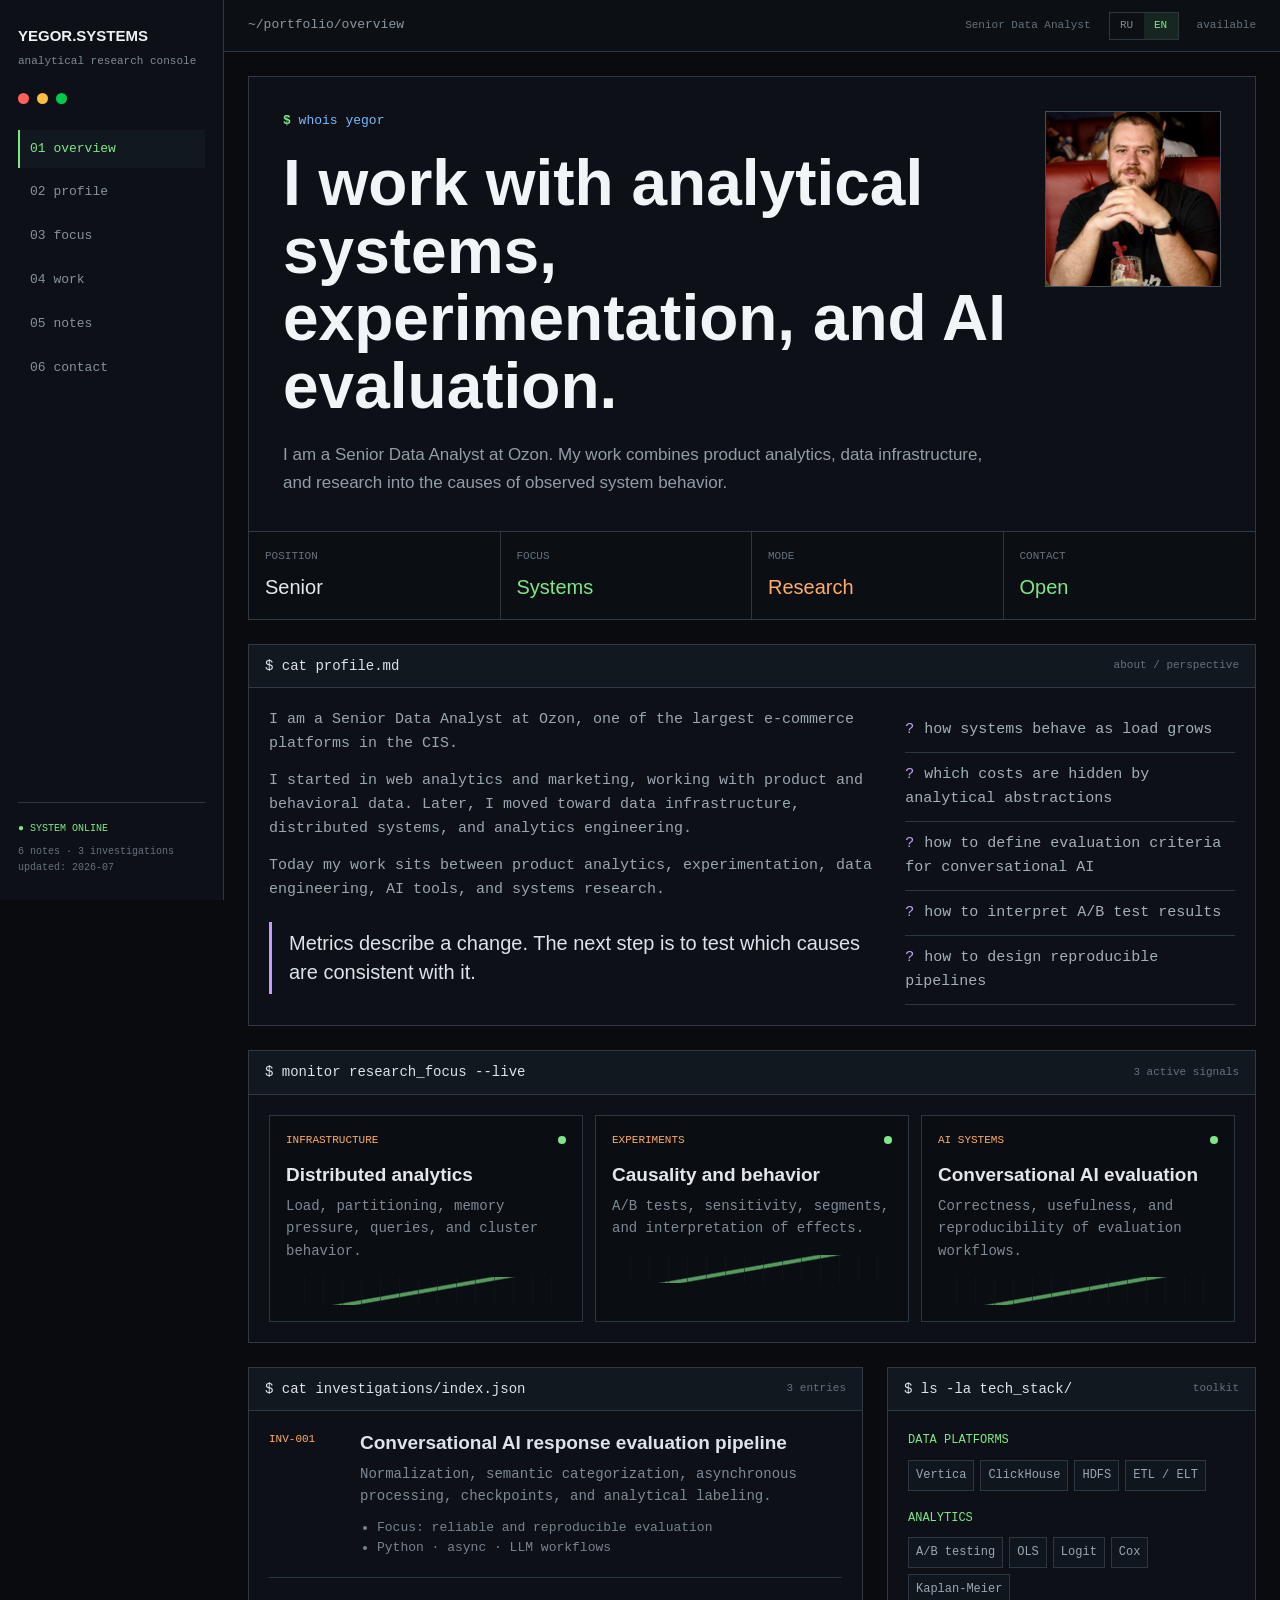
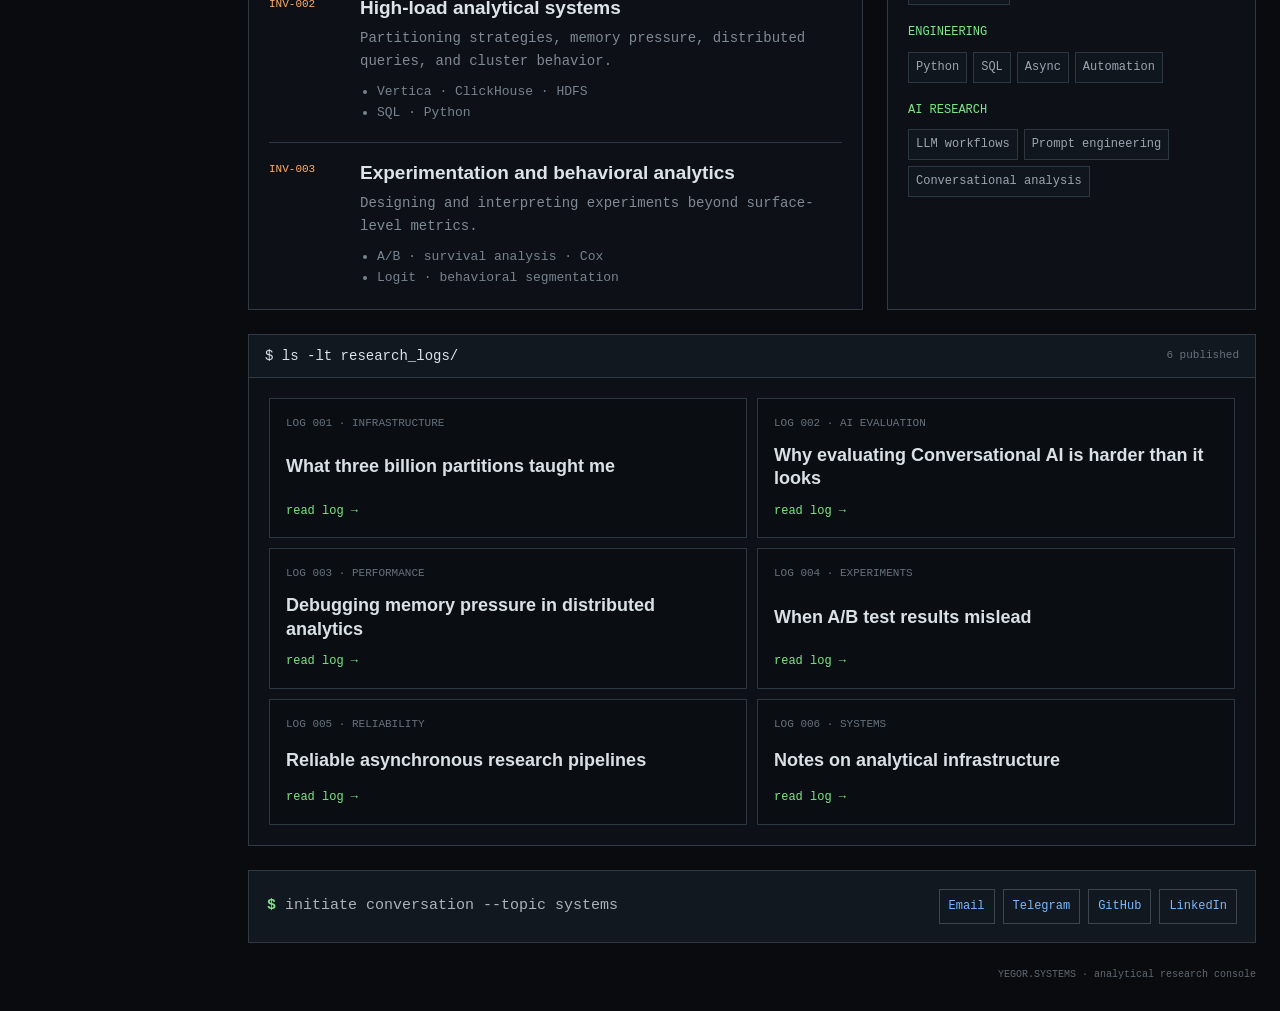
==== commit 02c8247c: "Add English locale and improve typography" ====
--- a/index.html
+++ b/index.html
@@ -5,10 +5,14 @@
     <meta name="viewport" content="width=device-width, initial-scale=1.0">
     <meta name="description" content="Портфолио Егора Лукьянова — Senior Data Analyst, исследование аналитических систем, экспериментов и AI.">
     <title>Егор Лукьянов | Analytical Systems</title>
+    <link rel="canonical" href="https://luckyenough64.github.io/portfolio/">
+    <link rel="alternate" hreflang="ru" href="https://luckyenough64.github.io/portfolio/">
+    <link rel="alternate" hreflang="en" href="https://luckyenough64.github.io/portfolio/en/">
+    <link rel="alternate" hreflang="x-default" href="https://luckyenough64.github.io/portfolio/">
     <link rel="stylesheet" href="style.css">
     <script src="site.js" defer></script>
 </head>
-<body>
+<body data-language="ru" data-locale-home="true">
     <div class="app">
         <aside class="sidebar" id="sidebar">
             <div class="sidebar-brand">YEGOR.SYSTEMS</div>
@@ -37,7 +41,7 @@
             <header class="toolbar">
                 <button class="mobile-menu" type="button" aria-controls="sidebar" aria-expanded="false">≡</button>
                 <span class="toolbar-crumb">~/portfolio/overview</span>
-                <div class="toolbar-meta"><span>Senior Data Analyst</span><span>RU / EN</span><span>available</span></div>
+                <div class="toolbar-meta"><span>Senior Data Analyst</span><nav class="language-switch" aria-label="Язык"><a class="active" data-language="ru" href="index.html" aria-current="page">RU</a><a data-language="en" href="en/index.html">EN</a></nav><span>available</span></div>
             </header>
 
             <div class="dashboard">
--- a/style.css
+++ b/style.css
@@ -32,7 +32,7 @@
     background: var(--bg);
     color: var(--text);
     font-family: "Courier New", Courier, monospace;
-    font-size: 14px;
+    font-size: 15px;
     line-height: 1.6;
     min-height: 100vh;
 }
@@ -88,7 +88,7 @@
 
 .sidebar-role {
     color: var(--muted);
-    font-size: 10px;
+    font-size: 11px;
     margin-bottom: 22px;
 }
 
@@ -125,7 +125,7 @@
 .sidebar-nav a {
     border-left: 2px solid transparent;
     color: #87919c;
-    font-size: 12px;
+    font-size: 13px;
     padding: 9px 10px;
     transition: background .2s ease, border-color .2s ease, color .2s ease;
 }
@@ -183,14 +183,42 @@
 
 .toolbar-crumb {
     color: #8b96a1;
-    font-size: 12px;
+    font-size: 13px;
 }
 
 .toolbar-meta {
+    align-items: center;
     color: var(--faint);
     display: flex;
-    font-size: 10px;
+    font-size: 11px;
     gap: 18px;
+}
+
+.language-switch {
+    align-items: center;
+    border: 1px solid var(--border);
+    display: inline-flex;
+    height: 28px;
+}
+
+.language-switch a {
+    align-items: center;
+    color: var(--muted);
+    display: flex;
+    font-size: 11px;
+    height: 100%;
+    justify-content: center;
+    min-width: 34px;
+    transition: background .2s ease, color .2s ease;
+}
+
+.language-switch a:hover {
+    color: var(--text-strong);
+}
+
+.language-switch a.active {
+    background: rgba(126, 231, 135, .1);
+    color: var(--green);
 }
 
 .mobile-menu {
@@ -201,6 +229,32 @@
     display: none;
     height: 32px;
     width: 36px;
+}
+
+.menu-backdrop {
+    background: rgba(3, 5, 8, .68);
+    border: 0;
+    bottom: 0;
+    cursor: default;
+    left: 0;
+    opacity: 0;
+    pointer-events: none;
+    position: fixed;
+    right: 0;
+    top: 52px;
+    transition: opacity .28s ease, visibility .28s ease;
+    visibility: hidden;
+    z-index: 25;
+}
+
+.menu-backdrop.is-visible {
+    opacity: 1;
+    pointer-events: auto;
+    visibility: visible;
+}
+
+body.menu-open {
+    overflow: hidden;
 }
 
 .dashboard {
@@ -220,7 +274,7 @@
 
 .command {
     color: var(--blue);
-    font-size: 12px;
+    font-size: 13px;
     margin-bottom: 18px;
 }
 
@@ -242,7 +296,7 @@
 .identity-copy {
     color: #929da8;
     font-family: Arial, sans-serif;
-    font-size: 16px;
+    font-size: 17px;
     line-height: 1.65;
     max-width: 780px;
 }
@@ -274,7 +328,7 @@
 
 .status-label {
     color: var(--faint);
-    font-size: 10px;
+    font-size: 11px;
     margin-bottom: 5px;
     text-transform: uppercase;
 }
@@ -282,7 +336,7 @@
 .status-value {
     color: #e4e9ed;
     font-family: Arial, sans-serif;
-    font-size: 18px;
+    font-size: 20px;
 }
 
 .status-value.green { color: var(--green); }
@@ -307,14 +361,14 @@
 
 .section-header h2 {
     color: #dce3e9;
-    font-size: 13px;
+    font-size: 14px;
     font-weight: 400;
     letter-spacing: 0;
 }
 
 .section-header span {
     color: var(--faint);
-    font-size: 10px;
+    font-size: 11px;
 }
 
 .section-body {
@@ -383,7 +437,7 @@
 
 .signal-top small {
     color: var(--orange);
-    font-size: 10px;
+    font-size: 11px;
 }
 
 .signal-dot {
@@ -398,7 +452,7 @@
 .signal h3 {
     color: #e1e7ec;
     font-family: Arial, sans-serif;
-    font-size: 18px;
+    font-size: 19px;
     letter-spacing: 0;
     line-height: 1.25;
     margin-bottom: 8px;
@@ -406,7 +460,7 @@
 
 .signal p {
     color: var(--muted);
-    font-size: 12px;
+    font-size: 14px;
 }
 
 .trace {
@@ -444,13 +498,13 @@
 
 .investigation-code {
     color: var(--orange);
-    font-size: 10px;
+    font-size: 11px;
 }
 
 .investigation h3 {
     color: #dce3e9;
     font-family: Arial, sans-serif;
-    font-size: 17px;
+    font-size: 19px;
     letter-spacing: 0;
     line-height: 1.28;
     margin-bottom: 7px;
@@ -458,12 +512,12 @@
 
 .investigation p {
     color: var(--muted);
-    font-size: 12px;
+    font-size: 14px;
 }
 
 .investigation ul {
     color: #77838e;
-    font-size: 11px;
+    font-size: 13px;
     margin: 10px 0 0 17px;
 }
 
@@ -474,7 +528,7 @@
 
 .technology-group h3 {
     color: var(--green);
-    font-size: 11px;
+    font-size: 12px;
     font-weight: 400;
     margin-bottom: 9px;
     text-transform: uppercase;
@@ -490,7 +544,7 @@
     background: #10161e;
     border: 1px solid var(--border);
     color: #9ba6b0;
-    font-size: 10px;
+    font-size: 12px;
     padding: 5px 7px;
 }
 
@@ -519,13 +573,13 @@
 
 .log-card time {
     color: var(--faint);
-    font-size: 10px;
+    font-size: 11px;
 }
 
 .log-card h3 {
     color: #d9e0e6;
     font-family: Arial, sans-serif;
-    font-size: 16px;
+    font-size: 18px;
     letter-spacing: 0;
     line-height: 1.32;
     margin: 11px 0;
@@ -533,7 +587,7 @@
 
 .log-card span {
     color: var(--green);
-    font-size: 11px;
+    font-size: 12px;
 }
 
 .contactbar {
@@ -565,7 +619,7 @@
 .contact-links a {
     border: 1px solid #3b4651;
     color: var(--blue);
-    font-size: 11px;
+    font-size: 12px;
     padding: 7px 9px;
     transition: background .2s ease, border-color .2s ease;
 }
@@ -619,7 +673,7 @@
 .next-link {
     color: var(--blue);
     display: inline-block;
-    font-size: 11px;
+    font-size: 12px;
     text-decoration: none;
 }
 
@@ -636,7 +690,7 @@
 
 .article-kicker {
     color: var(--orange);
-    font-size: 11px;
+    font-size: 12px;
     margin-bottom: 13px;
     text-transform: uppercase;
 }
@@ -654,7 +708,7 @@
 .article-subtitle {
     color: #a0abb5;
     font-family: Arial, sans-serif;
-    font-size: 18px;
+    font-size: 19px;
     line-height: 1.6;
 }
 
@@ -669,7 +723,7 @@
     background: var(--panel-deep);
     border: 1px solid var(--border);
     color: var(--muted);
-    font-size: 11px;
+    font-size: 12px;
     padding: 11px;
 }
 
@@ -688,7 +742,7 @@
 .article h2 {
     color: var(--green);
     font-family: Arial, sans-serif;
-    font-size: 23px;
+    font-size: 24px;
     letter-spacing: 0;
     line-height: 1.3;
     margin-bottom: 16px;
@@ -697,7 +751,7 @@
 .article h3 {
     color: var(--text-strong);
     font-family: Arial, sans-serif;
-    font-size: 16px;
+    font-size: 18px;
     letter-spacing: 0;
     line-height: 1.4;
     margin-bottom: 8px;
@@ -705,6 +759,7 @@
 
 .article p {
     color: #aeb7bf;
+    font-size: 16px;
     margin-bottom: 14px;
 }
 
@@ -714,6 +769,7 @@
 
 .compact-list li {
     color: #929da8;
+    font-size: 15px;
     margin-bottom: 6px;
 }
 
@@ -776,7 +832,7 @@
 
 .lesson-list p {
     color: var(--muted);
-    font-size: 12px;
+    font-size: 13px;
     margin-bottom: 0;
 }
 
@@ -922,25 +978,49 @@
     to { background-position: 38px 0, 0 0; }
 }
 
+@media (min-width: 1500px) {
+    body { font-size: 16px; }
+    .dashboard { max-width: 1420px; }
+    .identity-copy { font-size: 18px; }
+    .signal p, .investigation p { font-size: 15px; }
+    .investigation ul { font-size: 14px; }
+    .tag { font-size: 13px; }
+    .log-card span, .contact-links a { font-size: 13px; }
+}
+
 @media (max-width: 980px) {
     .app { grid-template-columns: 1fr; }
 
     .sidebar {
-        border-bottom: 1px solid var(--border);
-        border-right: 0;
-        display: none;
-        height: auto;
-        padding: 18px;
+        border-bottom: 0;
+        border-right: 1px solid var(--border-strong);
+        box-shadow: 20px 0 60px rgba(0, 0, 0, .48);
+        display: flex;
+        height: calc(100dvh - 52px);
+        opacity: 0;
+        overflow-y: auto;
+        padding: 22px 18px;
+        pointer-events: none;
         position: fixed;
         top: 52px;
-        width: 100%;
+        transform: translateX(-104%);
+        transition: opacity .28s ease, transform .28s cubic-bezier(.22, 1, .36, 1), visibility .28s ease;
+        visibility: hidden;
+        width: min(340px, 88vw);
         z-index: 30;
     }
 
-    .sidebar.is-open { display: flex; }
+    .sidebar.is-open {
+        opacity: 1;
+        pointer-events: auto;
+        transform: translateX(0);
+        visibility: visible;
+    }
+
     .buttons { margin-bottom: 18px; }
-    .sidebar-nav { grid-template-columns: repeat(3, minmax(0, 1fr)); }
-    .sidebar-footer { display: none; }
+    .sidebar-nav { grid-template-columns: 1fr; }
+    .sidebar-nav a { font-size: 14px; padding: 11px 12px; }
+    .sidebar-footer { display: block; margin-top: 28px; }
     .mobile-menu { display: block; }
     .toolbar { padding: 0 16px; }
     .signals, .status-grid { grid-template-columns: repeat(2, minmax(0, 1fr)); }
@@ -949,21 +1029,66 @@
 }
 
 @media (max-width: 640px) {
-    body { font-size: 13px; }
+    body { font-size: 15px; line-height: 1.68; }
     .dashboard, .article-dashboard { padding: 12px; }
-    .toolbar-meta { display: none; }
-    .identity { grid-template-columns: 1fr; padding: 22px; }
-    .profile-photo { grid-row: 1; width: 112px; }
-    .identity h1 { font-size: 36px; }
+    .toolbar { background: var(--panel); height: 60px; padding: 0 12px; }
+    .toolbar-crumb { font-size: 13px; }
+    .toolbar-meta > span { display: none; }
+    .toolbar-meta { display: flex; gap: 0; }
+    .language-switch { height: 34px; }
+    .language-switch a { font-size: 12px; min-width: 38px; }
+    .mobile-menu { height: 44px; font-size: 22px; width: 44px; }
+    .menu-backdrop { top: 60px; }
+    .sidebar { height: calc(100dvh - 60px); top: 60px; }
+    .sidebar-brand { font-size: 16px; }
+    .sidebar-role { font-size: 12px; }
+    .sidebar-nav a { font-size: 15px; min-height: 46px; padding: 11px 12px; }
+    .identity { grid-template-columns: 1fr; padding: 20px; }
+    .profile-photo { grid-row: 1; width: 132px; }
+    .command { font-size: 14px; margin-bottom: 16px; }
+    .identity h1 { font-size: 34px; line-height: 1.1; }
+    .identity-copy { font-size: 17px; line-height: 1.68; }
     .signals, .logs, .status-grid, .lesson-list, .article-stats { grid-template-columns: 1fr; }
-    .status-item { border-bottom: 1px solid var(--border); border-right: 0; }
+    .status-item { border-bottom: 1px solid var(--border); border-right: 0; padding: 18px; }
     .status-item:last-child { border-bottom: 0; }
-    .sidebar-nav { grid-template-columns: repeat(2, minmax(0, 1fr)); }
+    .status-label { font-size: 12px; }
+    .status-value { font-size: 22px; }
+    .section-header { gap: 12px; min-height: 48px; padding: 11px 14px; }
+    .section-header h2 { font-size: 14px; }
+    .section-header span { font-size: 11px; text-align: right; }
+    .section-body { padding: 18px; }
+    .about-copy p { font-size: 16px; }
+    .about-quote { font-size: 19px; }
+    .interest-list li { font-size: 15px; padding: 12px 0; }
+    .signal { padding: 17px; }
+    .signal h3 { font-size: 19px; }
+    .signal p { font-size: 14px; }
     .investigation { grid-template-columns: 1fr; }
+    .investigation-code { font-size: 12px; }
+    .investigation h3 { font-size: 18px; }
+    .investigation p { font-size: 14px; }
+    .investigation ul { font-size: 13px; }
+    .technology-group h3 { font-size: 12px; }
+    .tag { font-size: 12px; padding: 6px 8px; }
+    .log-card { min-height: 140px; padding: 17px; }
+    .log-card time { font-size: 11px; }
+    .log-card h3 { font-size: 18px; }
+    .log-card span { font-size: 13px; }
     .contactbar { align-items: flex-start; flex-direction: column; }
+    .contactbar p { font-size: 14px; }
+    .contact-links a { font-size: 13px; min-height: 40px; padding: 9px 11px; }
     .article-body { padding: 28px 19px 38px; }
     .article h1 { font-size: 32px; }
-    .article blockquote { font-size: 17px; }
+    .article-subtitle { font-size: 17px; }
+    .article-stats span { font-size: 13px; }
+    .article-stats strong { font-size: 20px; }
+    .article h2 { font-size: 24px; }
+    .article h3 { font-size: 18px; }
+    .article p { font-size: 16px; }
+    .compact-list li { font-size: 15px; }
+    .article blockquote { font-size: 18px; }
+    .lesson-list p { font-size: 14px; }
+    .back-link, .next-link { font-size: 13px; }
     .article-nav { align-items: flex-start; flex-direction: column; }
 }
 
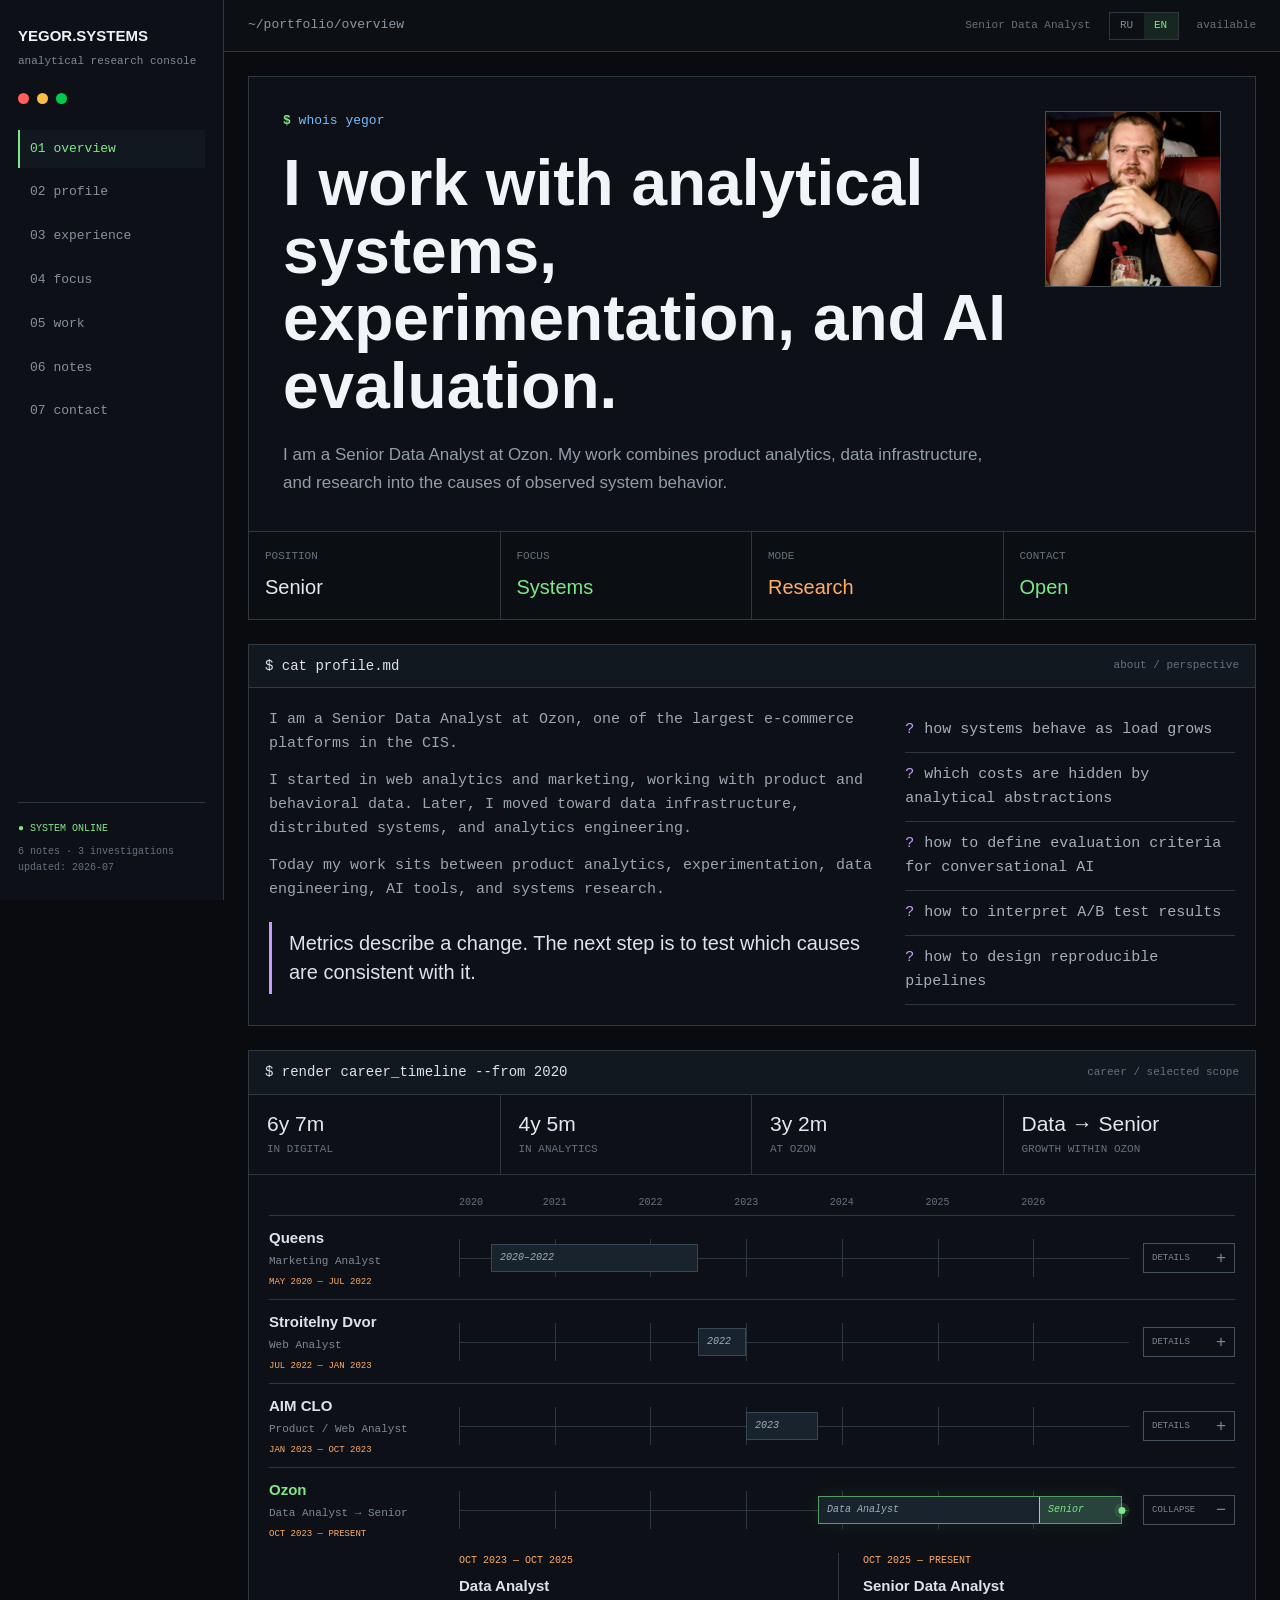
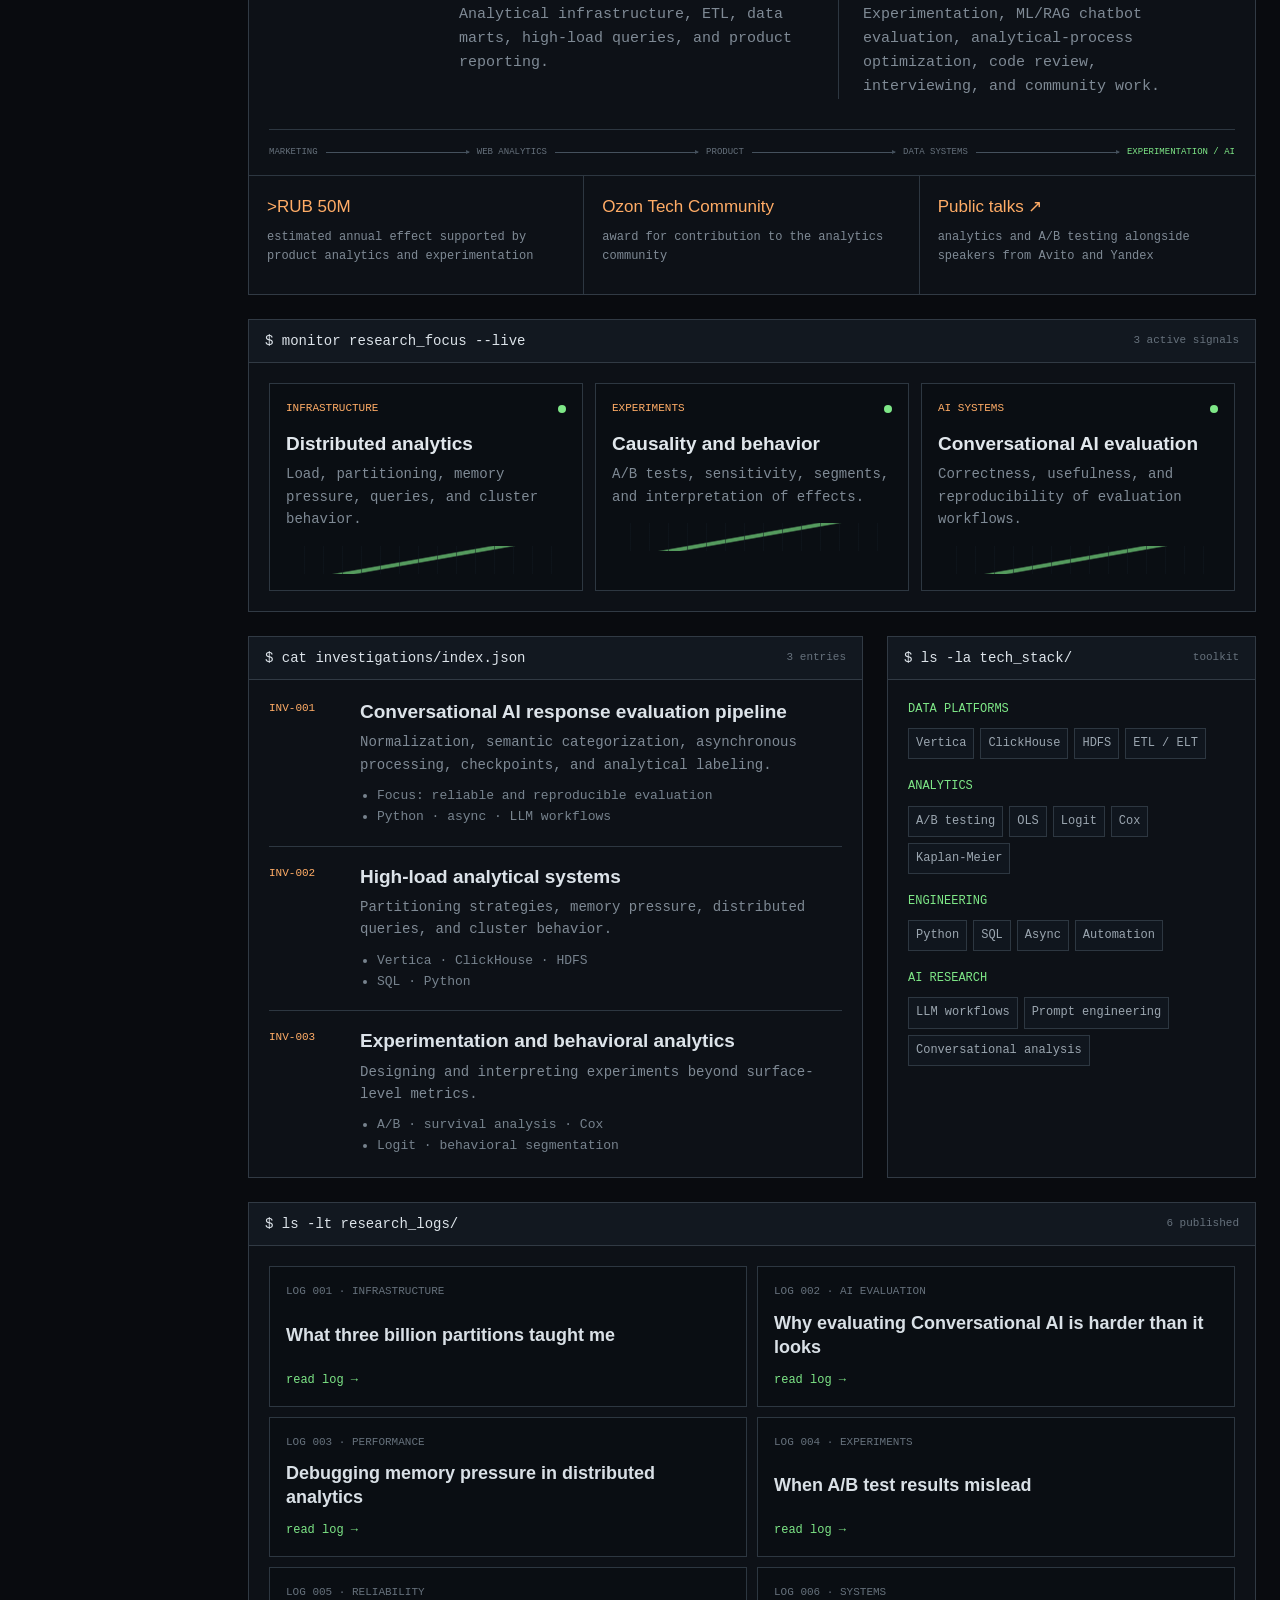
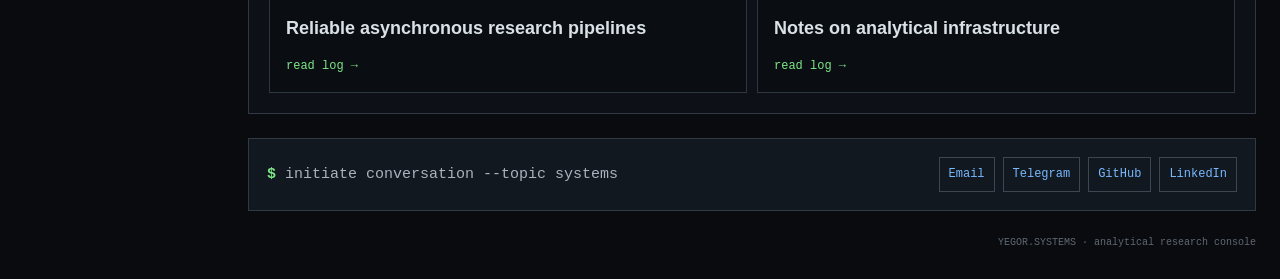
==== commit 8bc9ae80: "Add interactive career timeline" ====
--- a/index.html
+++ b/index.html
@@ -25,10 +25,11 @@
             <nav class="sidebar-nav" aria-label="Навигация">
                 <a class="active" href="#overview">01 обзор</a>
                 <a href="#about">02 профиль</a>
-                <a href="#focus">03 фокус</a>
-                <a href="#work">04 работа</a>
-                <a href="#logs">05 заметки</a>
-                <a href="#contacts">06 контакты</a>
+                <a href="#experience">03 опыт</a>
+                <a href="#focus">04 фокус</a>
+                <a href="#work">05 работа</a>
+                <a href="#logs">06 заметки</a>
+                <a href="#contacts">07 контакты</a>
             </nav>
             <div class="sidebar-footer">
                 <div class="system-online">● SYSTEM ONLINE</div>
@@ -78,6 +79,53 @@
                             <li>как интерпретировать результаты A/B-тестов</li>
                             <li>как проектировать воспроизводимые пайплайны</li>
                         </ul>
+                    </div>
+                </section>
+
+                <section class="console-section career-section" id="experience">
+                    <header class="section-header"><h2>$ render career_timeline --from 2020</h2><span>career / selected scope</span></header>
+                    <div class="section-body career-body">
+                        <div class="career-summary" aria-label="Краткая сводка опыта">
+                            <div><strong data-duration-start="2020-05">6 лет 2 мес.</strong><span>в digital</span></div>
+                            <div><strong data-duration-start="2022-07">4 года</strong><span>в аналитике</span></div>
+                            <div><strong data-duration-start="2023-10">2 года 9 мес.</strong><span>в Ozon</span></div>
+                            <div><strong>Data → Senior</strong><span>рост внутри Ozon</span></div>
+                        </div>
+
+                        <div class="career-chart" aria-label="Карьерный таймлайн с 2020 года">
+                            <div class="career-years" aria-hidden="true"><span></span><div><i>2020</i><i>2021</i><i>2022</i><i>2023</i><i>2024</i><i>2025</i><i>2026</i></div><span></span></div>
+
+                            <details class="career-row" data-career-start="2020-05" data-career-end="2022-07" style="--career-start: 4.8%; --career-width: 30.9%;">
+                                <summary><span class="career-place"><strong>Квинс</strong><small>Marketing Analyst</small><time>май 2020 — июль 2022</time></span><span class="career-track"><i class="career-bar"><b>2020–2022</b></i></span><span class="career-toggle" aria-hidden="true"><i class="career-toggle-open">детали</i><i class="career-toggle-close">свернуть</i></span></summary>
+                                <div class="career-detail"><p>Маркетинговая аналитика, управление performance-каналами с бюджетом более 1 млн ₽ в месяц, прототипирование сайтов и работа с полным циклом digital-продукта.</p><div class="career-tags"><span>acquisition</span><span>web analytics</span><span>SEO</span><span>product briefs</span></div></div>
+                            </details>
+
+                            <details class="career-row" data-career-start="2022-07" data-career-end="2023-01" style="--career-start: 35.7%; --career-width: 7.2%;">
+                                <summary><span class="career-place"><strong>Строительный Двор</strong><small>Web Analyst</small><time>июль 2022 — янв. 2023</time></span><span class="career-track"><i class="career-bar"><b>2022</b></i></span><span class="career-toggle" aria-hidden="true"><i class="career-toggle-open">детали</i><i class="career-toggle-close">свернуть</i></span></summary>
+                                <div class="career-detail"><p>BI-отчётность, автоматизация аналитики, работа с Vertica, статистические исследования и A/B-тесты.</p><div class="career-tags"><span>Power BI</span><span>DataLens</span><span>Vertica</span><span>KNIME</span><span>Python</span></div></div>
+                            </details>
+
+                            <details class="career-row" data-career-start="2023-01" data-career-end="2023-10" style="--career-start: 42.9%; --career-width: 10.7%;">
+                                <summary><span class="career-place"><strong>AIM CLO</strong><small>Product / Web Analyst</small><time>янв. 2023 — окт. 2023</time></span><span class="career-track"><i class="career-bar"><b>2023</b></i></span><span class="career-toggle" aria-hidden="true"><i class="career-toggle-open">детали</i><i class="career-toggle-close">свернуть</i></span></summary>
+                                <div class="career-detail"><p>Исследование продукта и пользовательского поведения, метрики и A/B-тесты, переезд на GA4, ETL по API и прогнозирование продуктовых показателей.</p><div class="career-tags"><span>product analytics</span><span>GA4</span><span>ETL</span><span>forecasting</span><span>Python / R</span></div></div>
+                            </details>
+
+                            <details class="career-row career-row-current" data-career-start="2023-10" data-career-end="present" style="--career-start: 53.6%; --career-width: 39.6%;" open>
+                                <summary><span class="career-place"><strong>Ozon</strong><small>Data Analyst → Senior</small><time>окт. 2023 — сейчас</time></span><span class="career-track"><i class="career-bar career-bar-ozon"><b>Data Analyst</b><b>Senior</b></i></span><span class="career-toggle" aria-hidden="true"><i class="career-toggle-open">детали</i><i class="career-toggle-close">свернуть</i></span></summary>
+                                <div class="career-detail career-detail-ozon">
+                                    <div><time>окт. 2023 — окт. 2025</time><h3>Data Analyst</h3><p>Аналитическая инфраструктура, ETL, витрины данных, тяжёлые запросы и продуктовая отчётность.</p></div>
+                                    <div><time>окт. 2025 — сейчас</time><h3>Senior Data Analyst</h3><p>Эксперименты, оценка ML/RAG-чат-ботов, оптимизация аналитических процессов, code review, собеседования и развитие сообщества.</p></div>
+                                </div>
+                            </details>
+                        </div>
+
+                        <div class="career-progression"><span>MARKETING</span><i></i><span>WEB ANALYTICS</span><i></i><span>PRODUCT</span><i></i><span>DATA SYSTEMS</span><i></i><span>EXPERIMENTATION / AI</span></div>
+
+                        <div class="career-impact" aria-label="Выбранные результаты">
+                            <div><strong>&gt;50 млн ₽</strong><p>оценённого годового эффекта при аналитической поддержке продуктовых изменений и экспериментов</p></div>
+                            <div><strong>Ozon Tech Community</strong><p>награда за вклад в развитие аналитического сообщества</p></div>
+                            <a href="https://t.me/trisigma_avito/155" target="_blank" rel="noopener noreferrer"><strong>Публичные доклады ↗</strong><p>аналитика и A/B-тестирование вместе со спикерами из Avito и Яндекса</p></a>
+                        </div>
                     </div>
                 </section>
 
--- a/style.css
+++ b/style.css
@@ -414,6 +414,385 @@
     color: var(--purple);
     content: "?";
     margin-right: 10px;
+}
+
+.career-body {
+    padding: 0;
+}
+
+.career-summary {
+    border-bottom: 1px solid var(--border);
+    display: grid;
+    grid-template-columns: repeat(4, minmax(0, 1fr));
+}
+
+.career-summary > div {
+    border-right: 1px solid var(--border);
+    min-width: 0;
+    padding: 16px 18px;
+}
+
+.career-summary > div:last-child {
+    border-right: 0;
+}
+
+.career-summary strong {
+    color: #e2e8ed;
+    display: block;
+    font-family: Arial, sans-serif;
+    font-size: 21px;
+    font-weight: 500;
+    line-height: 1.2;
+}
+
+.career-summary span {
+    color: var(--faint);
+    display: block;
+    font-size: 11px;
+    margin-top: 5px;
+    text-transform: uppercase;
+}
+
+.career-chart {
+    padding: 20px 20px 4px;
+}
+
+.career-years,
+.career-row summary {
+    display: grid;
+    gap: 14px;
+    grid-template-columns: 176px minmax(0, 1fr) 92px;
+}
+
+.career-years {
+    align-items: end;
+    color: var(--faint);
+    font-size: 10px;
+    margin-bottom: 6px;
+}
+
+.career-years > div {
+    height: 14px;
+    position: relative;
+}
+
+.career-years i {
+    font-style: normal;
+    position: absolute;
+    transform: translateX(-50%);
+}
+
+.career-years i:nth-child(1) { left: 0; transform: none; }
+.career-years i:nth-child(2) { left: 14.2857%; }
+.career-years i:nth-child(3) { left: 28.5714%; }
+.career-years i:nth-child(4) { left: 42.8571%; }
+.career-years i:nth-child(5) { left: 57.1428%; }
+.career-years i:nth-child(6) { left: 71.4285%; }
+.career-years i:nth-child(7) { left: 85.7142%; }
+
+.career-row {
+    border-top: 1px solid var(--border);
+}
+
+.career-row summary {
+    align-items: center;
+    cursor: pointer;
+    list-style: none;
+    min-height: 66px;
+    padding: 10px 0;
+}
+
+.career-row summary:hover .career-place strong,
+.career-row summary:hover .career-toggle {
+    color: var(--green);
+}
+
+.career-row summary:hover .career-toggle {
+    border-color: var(--green);
+}
+
+.career-row summary::-webkit-details-marker {
+    display: none;
+}
+
+.career-row summary:focus-visible {
+    outline: 1px solid var(--green);
+    outline-offset: 4px;
+}
+
+.career-place {
+    min-width: 0;
+}
+
+.career-place strong,
+.career-place small {
+    display: block;
+    overflow: hidden;
+    text-overflow: ellipsis;
+    white-space: nowrap;
+}
+
+.career-place strong {
+    color: #dce3e9;
+    font-family: Arial, sans-serif;
+    font-size: 15px;
+    font-weight: 600;
+}
+
+.career-place small {
+    color: var(--muted);
+    font-size: 11px;
+    margin-top: 3px;
+}
+
+.career-place time {
+    color: var(--orange);
+    display: block;
+    font-size: 9px;
+    margin-top: 4px;
+    text-transform: uppercase;
+}
+
+.career-track {
+    background: repeating-linear-gradient(90deg, var(--border) 0 1px, transparent 1px calc(100% / 7));
+    display: block;
+    height: 38px;
+    position: relative;
+}
+
+.career-track::after {
+    background: var(--border);
+    content: "";
+    height: 1px;
+    left: 0;
+    position: absolute;
+    right: 0;
+    top: 50%;
+}
+
+.career-bar {
+    align-items: center;
+    background: #18232d;
+    border: 1px solid #384755;
+    display: flex;
+    height: 28px;
+    left: var(--career-start);
+    min-width: 18px;
+    overflow: visible;
+    position: absolute;
+    top: 5px;
+    transform-origin: left center;
+    width: var(--career-width);
+    z-index: 1;
+    animation: career-fill .72s cubic-bezier(.22, 1, .36, 1) both;
+}
+
+.career-bar > b {
+    color: #9fb0bd;
+    font-size: 10px;
+    font-weight: 400;
+    overflow: hidden;
+    padding: 0 8px;
+    text-overflow: ellipsis;
+    white-space: nowrap;
+}
+
+.career-row-current .career-bar {
+    border-color: rgba(126, 231, 135, .62);
+    box-shadow: 0 0 18px rgba(126, 231, 135, .08);
+}
+
+.career-bar-ozon {
+    align-items: stretch;
+    display: grid;
+    grid-template-columns: 24fr 9fr;
+}
+
+.career-bar-ozon b {
+    align-items: center;
+    display: flex;
+}
+
+.career-bar-ozon b:last-child {
+    background: rgba(126, 231, 135, .16);
+    border-left: 1px solid var(--green);
+    color: var(--green);
+}
+
+.career-row-current .career-track::before {
+    background: var(--green);
+    border-radius: 50%;
+    box-shadow: 0 0 0 4px rgba(126, 231, 135, .12);
+    content: "";
+    height: 7px;
+    left: calc(var(--career-start) + var(--career-width));
+    position: absolute;
+    top: 16px;
+    transform: translateX(-50%);
+    width: 7px;
+    z-index: 2;
+}
+
+.career-toggle {
+    align-items: center;
+    border: 1px solid var(--border-strong);
+    color: var(--muted);
+    display: flex;
+    height: 30px;
+    justify-content: space-between;
+    padding: 0 8px;
+    transition: border-color .2s ease, color .2s ease;
+    width: 92px;
+}
+
+.career-toggle i {
+    font-size: 9px;
+    font-style: normal;
+    text-transform: uppercase;
+}
+
+.career-toggle::after {
+    content: "+";
+    font-family: Arial, sans-serif;
+    font-size: 17px;
+    line-height: 1;
+}
+
+.career-toggle-close { display: none; }
+.career-row[open] .career-toggle-open { display: none; }
+.career-row[open] .career-toggle-close { display: inline; }
+.career-row[open] .career-toggle::after { content: "−"; }
+
+.career-row[open] .career-place strong {
+    color: var(--green);
+}
+
+.career-detail {
+    color: var(--muted);
+    padding: 2px 42px 18px 190px;
+}
+
+.career-detail p {
+    max-width: 850px;
+}
+
+.career-tags {
+    display: flex;
+    flex-wrap: wrap;
+    gap: 6px;
+    margin-top: 10px;
+}
+
+.career-tags span {
+    border: 1px solid var(--border);
+    color: #9fb0bd;
+    font-size: 10px;
+    padding: 3px 7px;
+}
+
+.career-detail-ozon {
+    display: grid;
+    gap: 24px;
+    grid-template-columns: repeat(2, minmax(0, 1fr));
+}
+
+.career-detail-ozon > div + div {
+    border-left: 1px solid var(--border);
+    padding-left: 24px;
+}
+
+.career-detail time {
+    color: var(--orange);
+    display: block;
+    font-size: 10px;
+    margin-bottom: 5px;
+    text-transform: uppercase;
+}
+
+.career-detail h3 {
+    color: #dce3e9;
+    font-family: Arial, sans-serif;
+    font-size: 15px;
+    margin-bottom: 5px;
+}
+
+.career-progression {
+    align-items: center;
+    border-top: 1px solid var(--border);
+    color: var(--faint);
+    display: flex;
+    font-size: 9px;
+    gap: 8px;
+    margin: 8px 20px 0;
+    padding: 15px 0;
+}
+
+.career-progression span:last-child {
+    color: var(--green);
+}
+
+.career-progression i {
+    background: var(--border-strong);
+    flex: 1;
+    height: 1px;
+    min-width: 8px;
+    position: relative;
+}
+
+.career-progression i::after {
+    border-bottom: 2px solid transparent;
+    border-left: 4px solid var(--border-strong);
+    border-top: 2px solid transparent;
+    content: "";
+    position: absolute;
+    right: -1px;
+    top: -2px;
+}
+
+.career-impact {
+    border-top: 1px solid var(--border);
+    display: grid;
+    grid-template-columns: repeat(3, minmax(0, 1fr));
+}
+
+.career-impact > div,
+.career-impact > a {
+    border-right: 1px solid var(--border);
+    color: inherit;
+    min-height: 118px;
+    padding: 17px 18px;
+    text-decoration: none;
+}
+
+.career-impact > :last-child {
+    border-right: 0;
+}
+
+.career-impact strong {
+    color: var(--orange);
+    display: block;
+    font-family: Arial, sans-serif;
+    font-size: 17px;
+    font-weight: 500;
+    margin-bottom: 8px;
+}
+
+.career-impact p {
+    color: var(--muted);
+    font-size: 12px;
+}
+
+.career-impact a:hover {
+    background: #10171e;
+}
+
+.career-impact a:hover strong {
+    color: var(--green);
+}
+
+@keyframes career-fill {
+    from { opacity: 0; transform: scaleX(.08); }
+    to { opacity: 1; transform: scaleX(1); }
 }
 
 .signals {
@@ -1025,6 +1404,8 @@
     .toolbar { padding: 0 16px; }
     .signals, .status-grid { grid-template-columns: repeat(2, minmax(0, 1fr)); }
     .workspace, .about-grid { grid-template-columns: 1fr; }
+    .career-years, .career-row summary { grid-template-columns: 160px minmax(0, 1fr) 92px; }
+    .career-detail { padding-left: 174px; }
     .article-dashboard { padding: 16px; }
 }
 
@@ -1060,6 +1441,36 @@
     .about-copy p { font-size: 16px; }
     .about-quote { font-size: 19px; }
     .interest-list li { font-size: 15px; padding: 12px 0; }
+    .career-summary { grid-template-columns: repeat(2, minmax(0, 1fr)); }
+    .career-summary > div { border-bottom: 1px solid var(--border); padding: 15px; }
+    .career-summary > div:nth-child(2) { border-right: 0; }
+    .career-summary > div:nth-last-child(-n + 2) { border-bottom: 0; }
+    .career-summary strong { font-size: 19px; }
+    .career-chart { padding: 12px 16px 2px; }
+    .career-years { display: none; }
+    .career-row { border-left: 2px solid var(--border-strong); padding-left: 14px; position: relative; }
+    .career-row::before { background: var(--panel); border: 2px solid var(--orange); border-radius: 50%; content: ""; height: 8px; left: -5px; position: absolute; top: 23px; width: 8px; }
+    .career-row-current { border-left-color: var(--green); }
+    .career-row-current::before { background: var(--green); border-color: var(--green); box-shadow: 0 0 0 4px rgba(126, 231, 135, .1); }
+    .career-row summary { gap: 8px; grid-template-columns: minmax(0, 1fr) 92px; padding: 12px 0; }
+    .career-place strong { font-size: 16px; }
+    .career-place small { font-size: 12px; }
+    .career-track { grid-column: 1 / -1; height: 32px; }
+    .career-bar { height: 26px; left: 0; top: 3px; width: 100%; }
+    .career-row-current .career-track::before { left: 100%; top: 13px; }
+    .career-toggle { grid-column: 2; grid-row: 1; }
+    .career-detail { font-size: 14px; padding: 2px 0 18px; }
+    .career-detail-ozon { gap: 16px; grid-template-columns: 1fr; }
+    .career-detail-ozon > div + div { border-left: 0; border-top: 1px solid var(--border); padding-left: 0; padding-top: 14px; }
+    .career-detail h3 { font-size: 16px; }
+    .career-progression { align-items: flex-start; flex-direction: column; gap: 4px; margin: 8px 16px 0; }
+    .career-progression i { flex: none; height: 13px; margin-left: 4px; width: 1px; }
+    .career-progression i::after { border-left: 2px solid transparent; border-right: 2px solid transparent; border-top: 4px solid var(--border-strong); bottom: -1px; left: -2px; right: auto; top: auto; }
+    .career-impact { grid-template-columns: 1fr; }
+    .career-impact > div, .career-impact > a { border-bottom: 1px solid var(--border); border-right: 0; min-height: 0; padding: 16px; }
+    .career-impact > :last-child { border-bottom: 0; }
+    .career-impact strong { font-size: 18px; }
+    .career-impact p { font-size: 14px; }
     .signal { padding: 17px; }
     .signal h3 { font-size: 19px; }
     .signal p { font-size: 14px; }
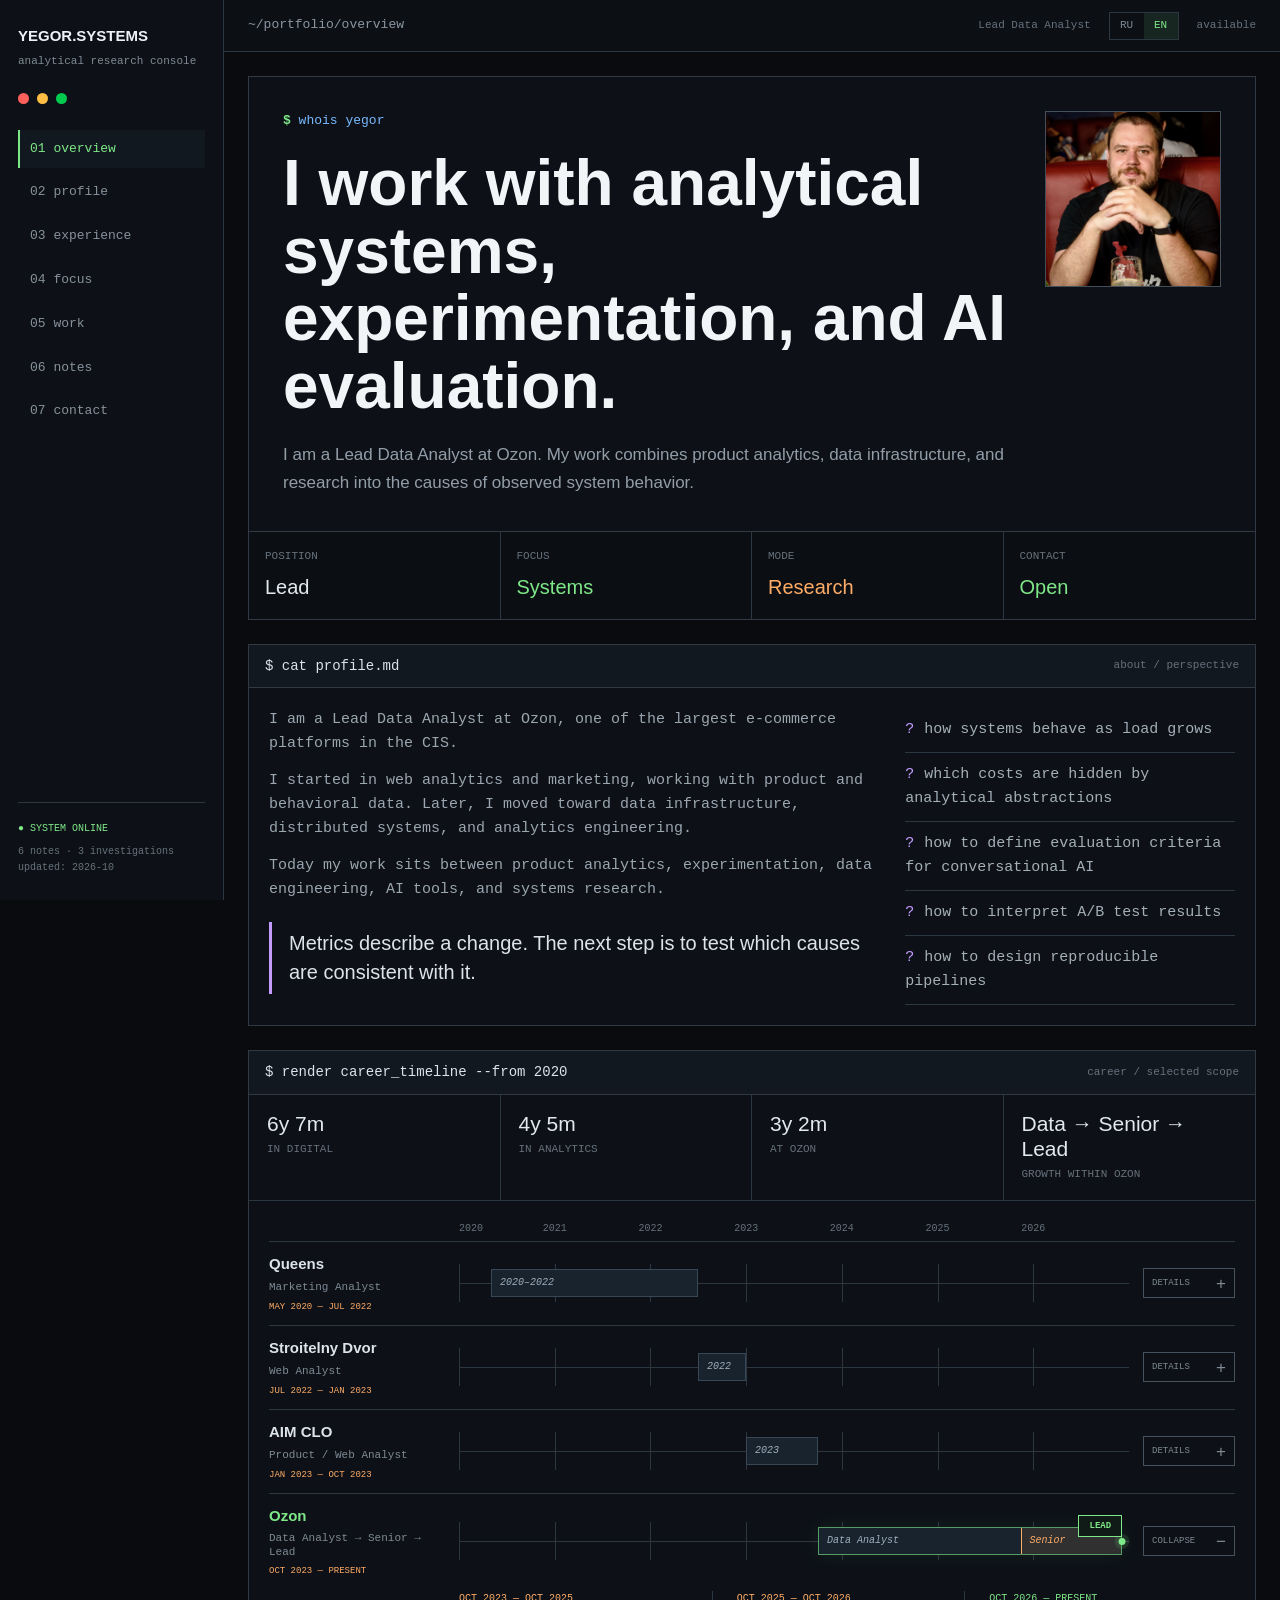
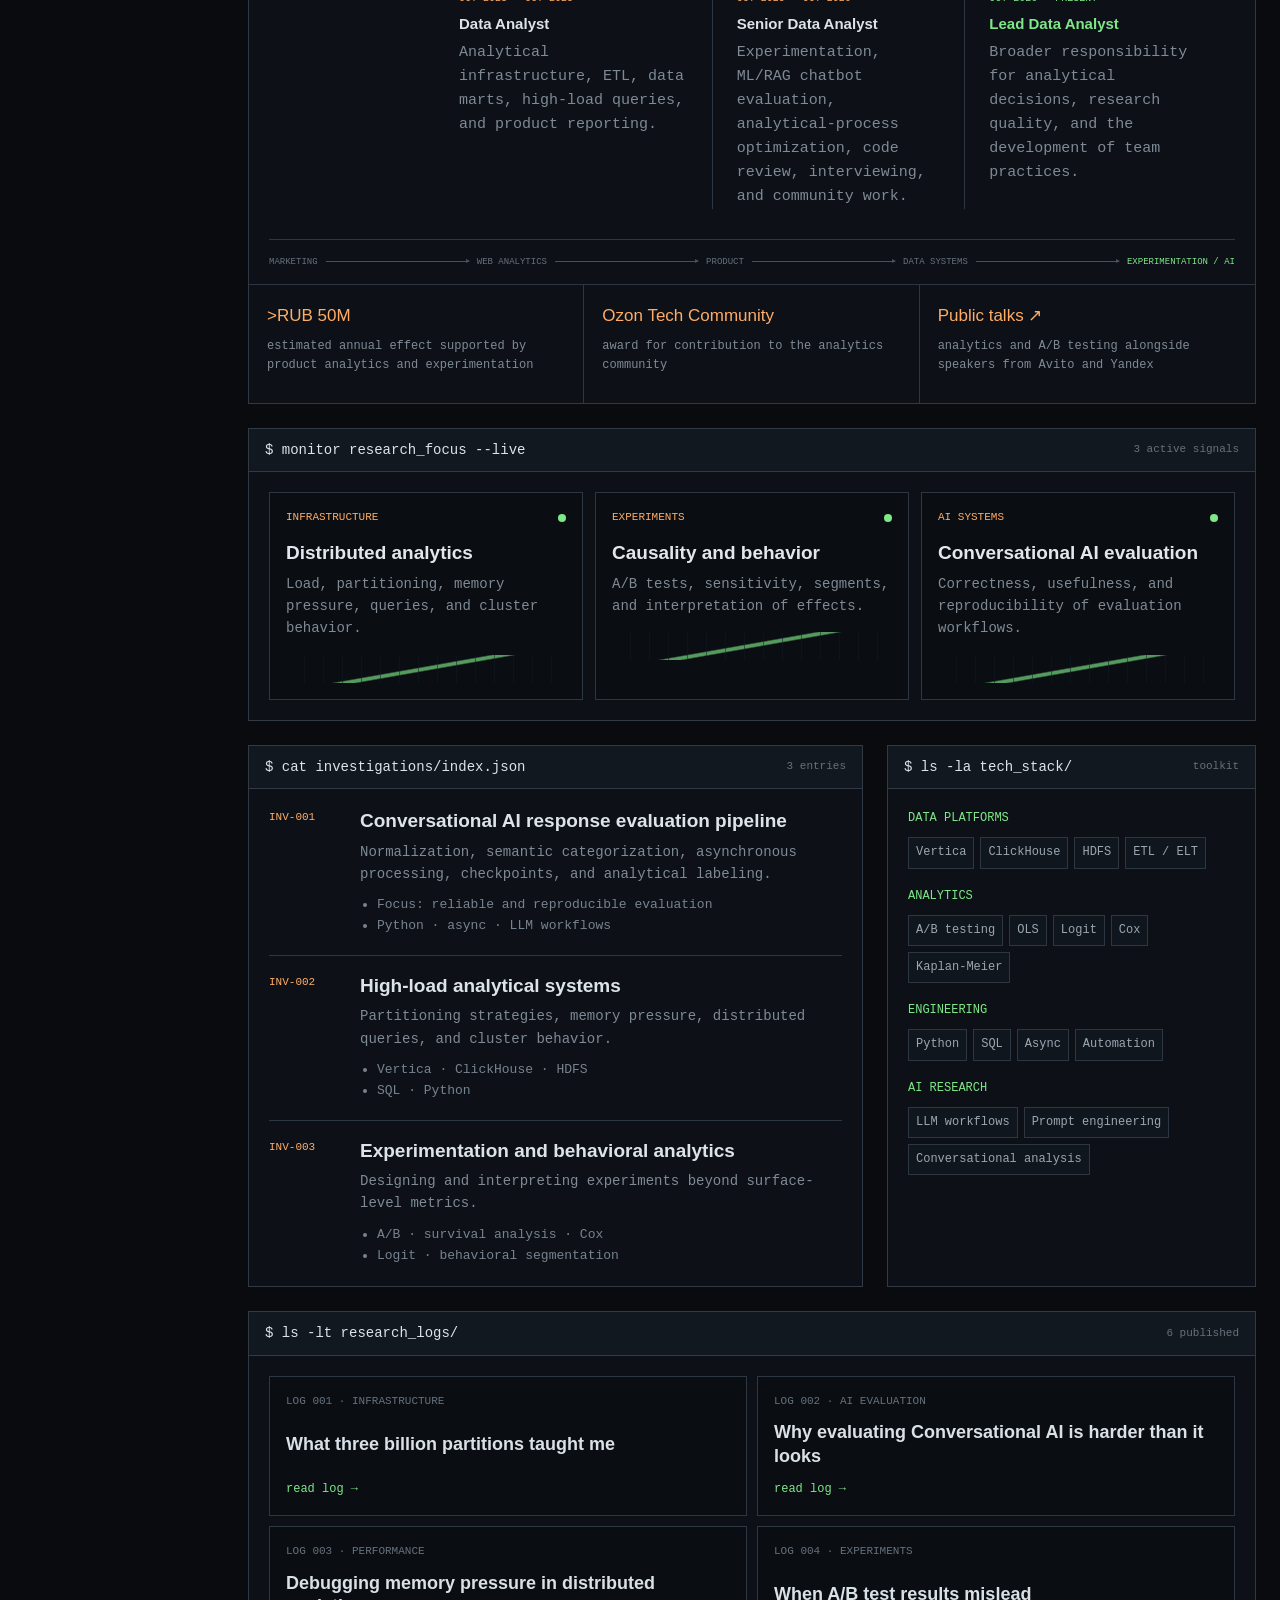
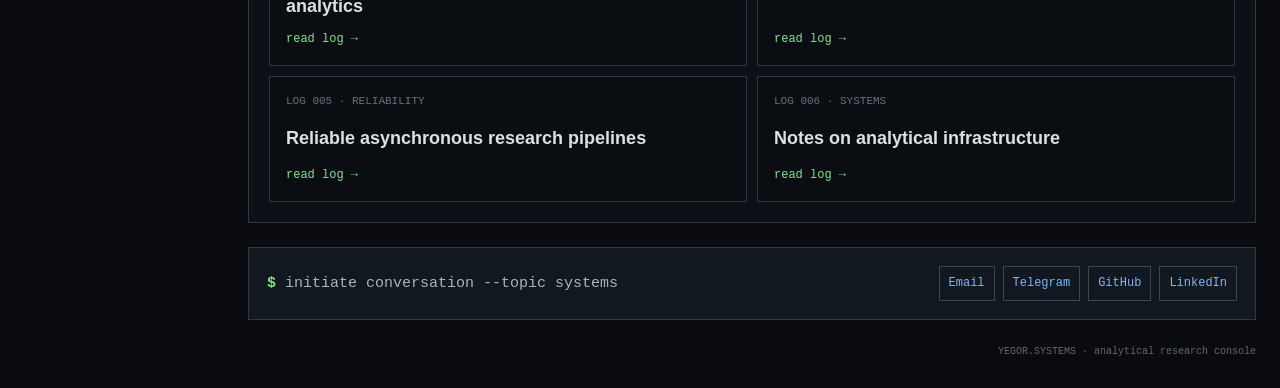
==== commit d6f889bc: "Update portfolio with Lead Data Analyst role" ====
--- a/index.html
+++ b/index.html
@@ -3,7 +3,7 @@
 <head>
     <meta charset="UTF-8">
     <meta name="viewport" content="width=device-width, initial-scale=1.0">
-    <meta name="description" content="Портфолио Егора Лукьянова — Senior Data Analyst, исследование аналитических систем, экспериментов и AI.">
+    <meta name="description" content="Портфолио Егора Лукьянова — Lead Data Analyst, исследование аналитических систем, экспериментов и AI.">
     <title>Егор Лукьянов | Analytical Systems</title>
     <link rel="canonical" href="https://luckyenough64.github.io/portfolio/">
     <link rel="alternate" hreflang="ru" href="https://luckyenough64.github.io/portfolio/">
@@ -34,7 +34,7 @@
             <div class="sidebar-footer">
                 <div class="system-online">● SYSTEM ONLINE</div>
                 <div>6 notes · 3 investigations</div>
-                <div>updated: 2026-07</div>
+                <div>updated: 2026-10</div>
             </div>
         </aside>
 
@@ -42,7 +42,7 @@
             <header class="toolbar">
                 <button class="mobile-menu" type="button" aria-controls="sidebar" aria-expanded="false">≡</button>
                 <span class="toolbar-crumb">~/portfolio/overview</span>
-                <div class="toolbar-meta"><span>Senior Data Analyst</span><nav class="language-switch" aria-label="Язык"><a class="active" data-language="ru" href="index.html" aria-current="page">RU</a><a data-language="en" href="en/index.html">EN</a></nav><span>available</span></div>
+                <div class="toolbar-meta"><span>Lead Data Analyst</span><nav class="language-switch" aria-label="Язык"><a class="active" data-language="ru" href="index.html" aria-current="page">RU</a><a data-language="en" href="en/index.html">EN</a></nav><span>available</span></div>
             </header>
 
             <div class="dashboard">
@@ -51,12 +51,12 @@
                         <div>
                             <div class="command"><b>$</b> whois yegor</div>
                             <h1>Работаю с аналитическими системами, экспериментами и оценкой AI.</h1>
-                            <p class="identity-copy">Я Senior Data Analyst в Ozon. В проектах совмещаю продуктовую аналитику, работу с инфраструктурой данных и исследование причин наблюдаемого поведения систем.</p>
+                            <p class="identity-copy">Я Lead Data Analyst в Ozon. В проектах совмещаю продуктовую аналитику, работу с инфраструктурой данных и исследование причин наблюдаемого поведения систем.</p>
                         </div>
                         <img class="profile-photo" src="photo-000.jpg" alt="Егор Лукьянов">
                     </div>
                     <div class="status-grid" aria-label="Краткий профиль">
-                        <div class="status-item"><div class="status-label">position</div><div class="status-value">Senior</div></div>
+                        <div class="status-item"><div class="status-label">position</div><div class="status-value">Lead</div></div>
                         <div class="status-item"><div class="status-label">focus</div><div class="status-value green">Systems</div></div>
                         <div class="status-item"><div class="status-label">mode</div><div class="status-value orange">Research</div></div>
                         <div class="status-item"><div class="status-label">contact</div><div class="status-value green">Open</div></div>
@@ -67,7 +67,7 @@
                     <header class="section-header"><h2>$ cat profile.md</h2><span>about / perspective</span></header>
                     <div class="section-body about-grid">
                         <div class="about-copy">
-                            <p>Я Senior Data Analyst, работаю в Ozon — одной из крупнейших e-commerce платформ в СНГ.</p>
+                            <p>Я Lead Data Analyst, работаю в Ozon — одной из крупнейших e-commerce платформ в СНГ.</p>
                             <p>Начинал с веб-аналитики и маркетинга, где получил опыт работы с продуктовыми и поведенческими данными. Позже перешёл к data-инфраструктуре, распределённым системам и аналитической инженерии.</p>
                             <p>Сегодня моя работа находится между продуктовой аналитикой, экспериментами, data engineering, AI-инструментами и исследовательским системным анализом.</p>
                             <div class="about-quote">Метрики описывают изменение. Дальше нужно проверить, какие причины с ним согласуются.</div>
@@ -86,10 +86,10 @@
                     <header class="section-header"><h2>$ render career_timeline --from 2020</h2><span>career / selected scope</span></header>
                     <div class="section-body career-body">
                         <div class="career-summary" aria-label="Краткая сводка опыта">
-                            <div><strong data-duration-start="2020-05">6 лет 2 мес.</strong><span>в digital</span></div>
-                            <div><strong data-duration-start="2022-07">4 года</strong><span>в аналитике</span></div>
-                            <div><strong data-duration-start="2023-10">2 года 9 мес.</strong><span>в Ozon</span></div>
-                            <div><strong>Data → Senior</strong><span>рост внутри Ozon</span></div>
+                            <div><strong data-duration-start="2020-05">6 лет 5 мес.</strong><span>в digital</span></div>
+                            <div><strong data-duration-start="2022-07">4 года 3 мес.</strong><span>в аналитике</span></div>
+                            <div><strong data-duration-start="2023-10">3 года</strong><span>в Ozon</span></div>
+                            <div><strong>Data → Senior → Lead</strong><span>рост внутри Ozon</span></div>
                         </div>
 
                         <div class="career-chart" aria-label="Карьерный таймлайн с 2020 года">
@@ -111,10 +111,11 @@
                             </details>
 
                             <details class="career-row career-row-current" data-career-start="2023-10" data-career-end="present" style="--career-start: 53.6%; --career-width: 39.6%;" open>
-                                <summary><span class="career-place"><strong>Ozon</strong><small>Data Analyst → Senior</small><time>окт. 2023 — сейчас</time></span><span class="career-track"><i class="career-bar career-bar-ozon"><b>Data Analyst</b><b>Senior</b></i></span><span class="career-toggle" aria-hidden="true"><i class="career-toggle-open">детали</i><i class="career-toggle-close">свернуть</i></span></summary>
+                                <summary><span class="career-place"><strong>Ozon</strong><small>Data Analyst → Senior → Lead</small><time>окт. 2023 — сейчас</time></span><span class="career-track"><i class="career-bar career-bar-ozon"><b>Data Analyst</b><b>Senior</b></i><i class="career-lead-marker"><b>Lead</b></i></span><span class="career-toggle" aria-hidden="true"><i class="career-toggle-open">детали</i><i class="career-toggle-close">свернуть</i></span></summary>
                                 <div class="career-detail career-detail-ozon">
                                     <div><time>окт. 2023 — окт. 2025</time><h3>Data Analyst</h3><p>Аналитическая инфраструктура, ETL, витрины данных, тяжёлые запросы и продуктовая отчётность.</p></div>
-                                    <div><time>окт. 2025 — сейчас</time><h3>Senior Data Analyst</h3><p>Эксперименты, оценка ML/RAG-чат-ботов, оптимизация аналитических процессов, code review, собеседования и развитие сообщества.</p></div>
+                                    <div><time>окт. 2025 — окт. 2026</time><h3>Senior Data Analyst</h3><p>Эксперименты, оценка ML/RAG-чат-ботов, оптимизация аналитических процессов, code review, собеседования и развитие сообщества.</p></div>
+                                    <div class="career-role-current"><time>окт. 2026 — сейчас</time><h3>Lead Data Analyst</h3><p>Расширение ответственности за аналитические решения, качество исследований и развитие практик внутри команды.</p></div>
                                 </div>
                             </details>
                         </div>
--- a/style.css
+++ b/style.css
@@ -545,6 +545,13 @@
     margin-top: 3px;
 }
 
+.career-row-current .career-place small {
+    line-height: 1.35;
+    overflow: visible;
+    text-overflow: clip;
+    white-space: normal;
+}
+
 .career-place time {
     color: var(--orange);
     display: block;
@@ -605,7 +612,7 @@
 .career-bar-ozon {
     align-items: stretch;
     display: grid;
-    grid-template-columns: 24fr 9fr;
+    grid-template-columns: 24fr 12fr;
 }
 
 .career-bar-ozon b {
@@ -614,9 +621,33 @@
 }
 
 .career-bar-ozon b:last-child {
-    background: rgba(126, 231, 135, .16);
-    border-left: 1px solid var(--green);
-    color: var(--green);
+    background: rgba(255, 169, 92, .1);
+    border-left: 1px solid var(--orange);
+    color: var(--orange);
+}
+
+.career-lead-marker {
+    align-items: center;
+    background: #101a16;
+    border: 1px solid var(--green);
+    color: var(--green);
+    display: flex;
+    height: 22px;
+    justify-content: center;
+    left: calc(var(--career-start) + var(--career-width));
+    min-width: 44px;
+    padding: 0 7px;
+    position: absolute;
+    top: -7px;
+    transform: translateX(-100%);
+    z-index: 3;
+}
+
+.career-lead-marker b {
+    font-size: 9px;
+    font-style: normal;
+    font-weight: 600;
+    text-transform: uppercase;
 }
 
 .career-row-current .career-track::before {
@@ -693,7 +724,7 @@
 .career-detail-ozon {
     display: grid;
     gap: 24px;
-    grid-template-columns: repeat(2, minmax(0, 1fr));
+    grid-template-columns: repeat(3, minmax(0, 1fr));
 }
 
 .career-detail-ozon > div + div {
@@ -714,6 +745,11 @@
     font-family: Arial, sans-serif;
     font-size: 15px;
     margin-bottom: 5px;
+}
+
+.career-role-current h3,
+.career-role-current time {
+    color: var(--green);
 }
 
 .career-progression {
